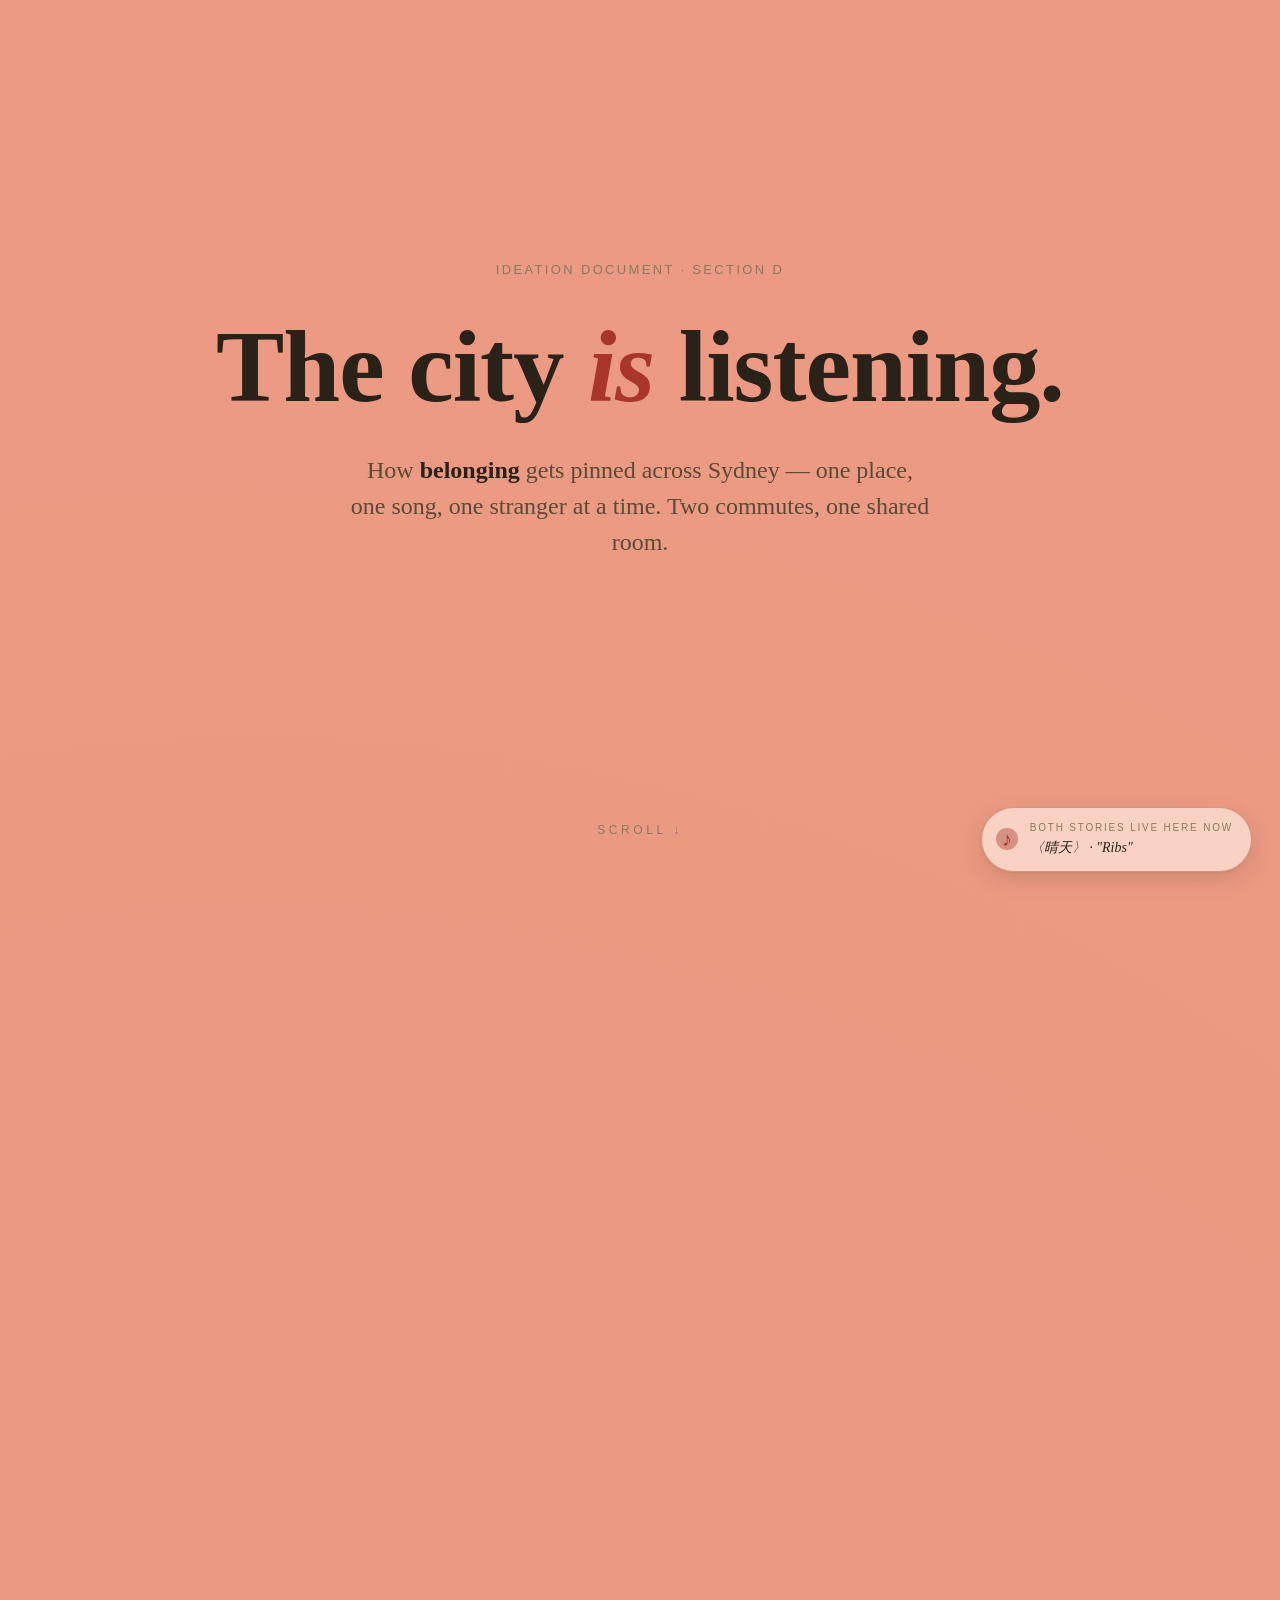
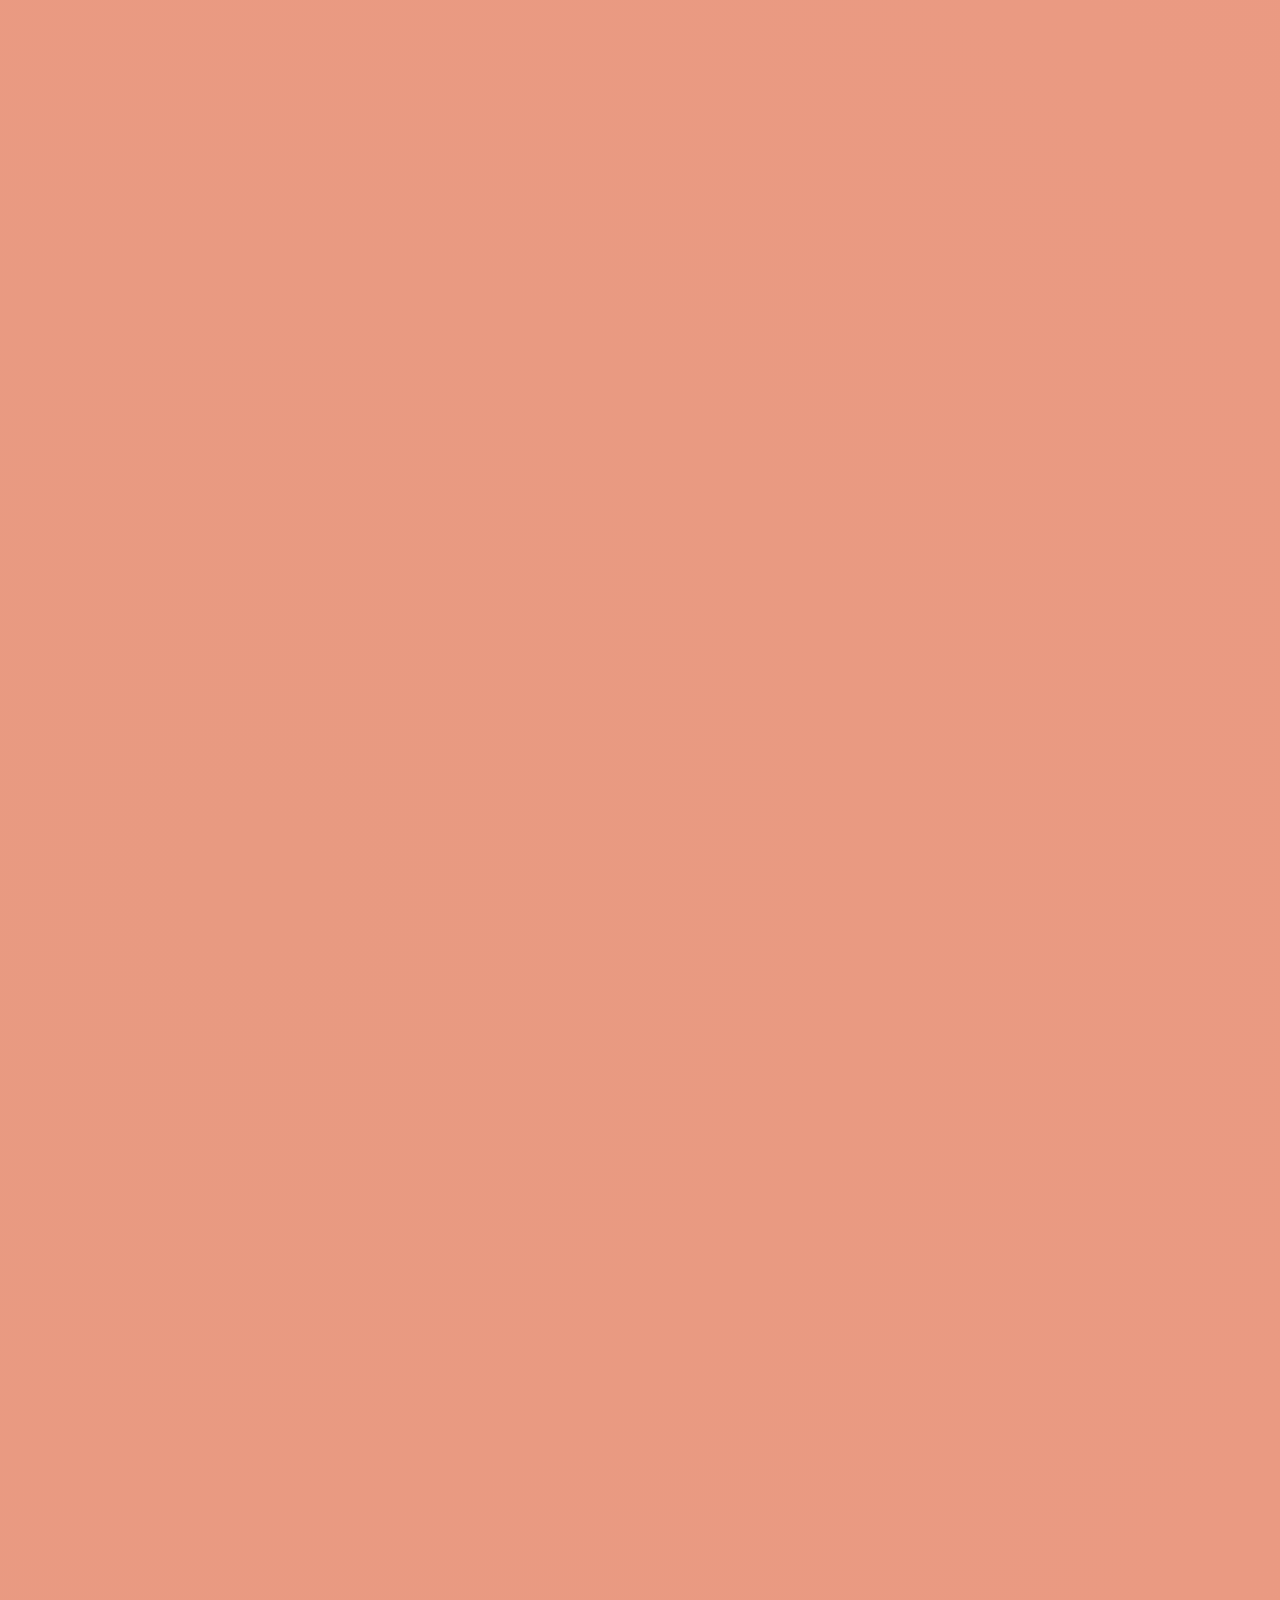
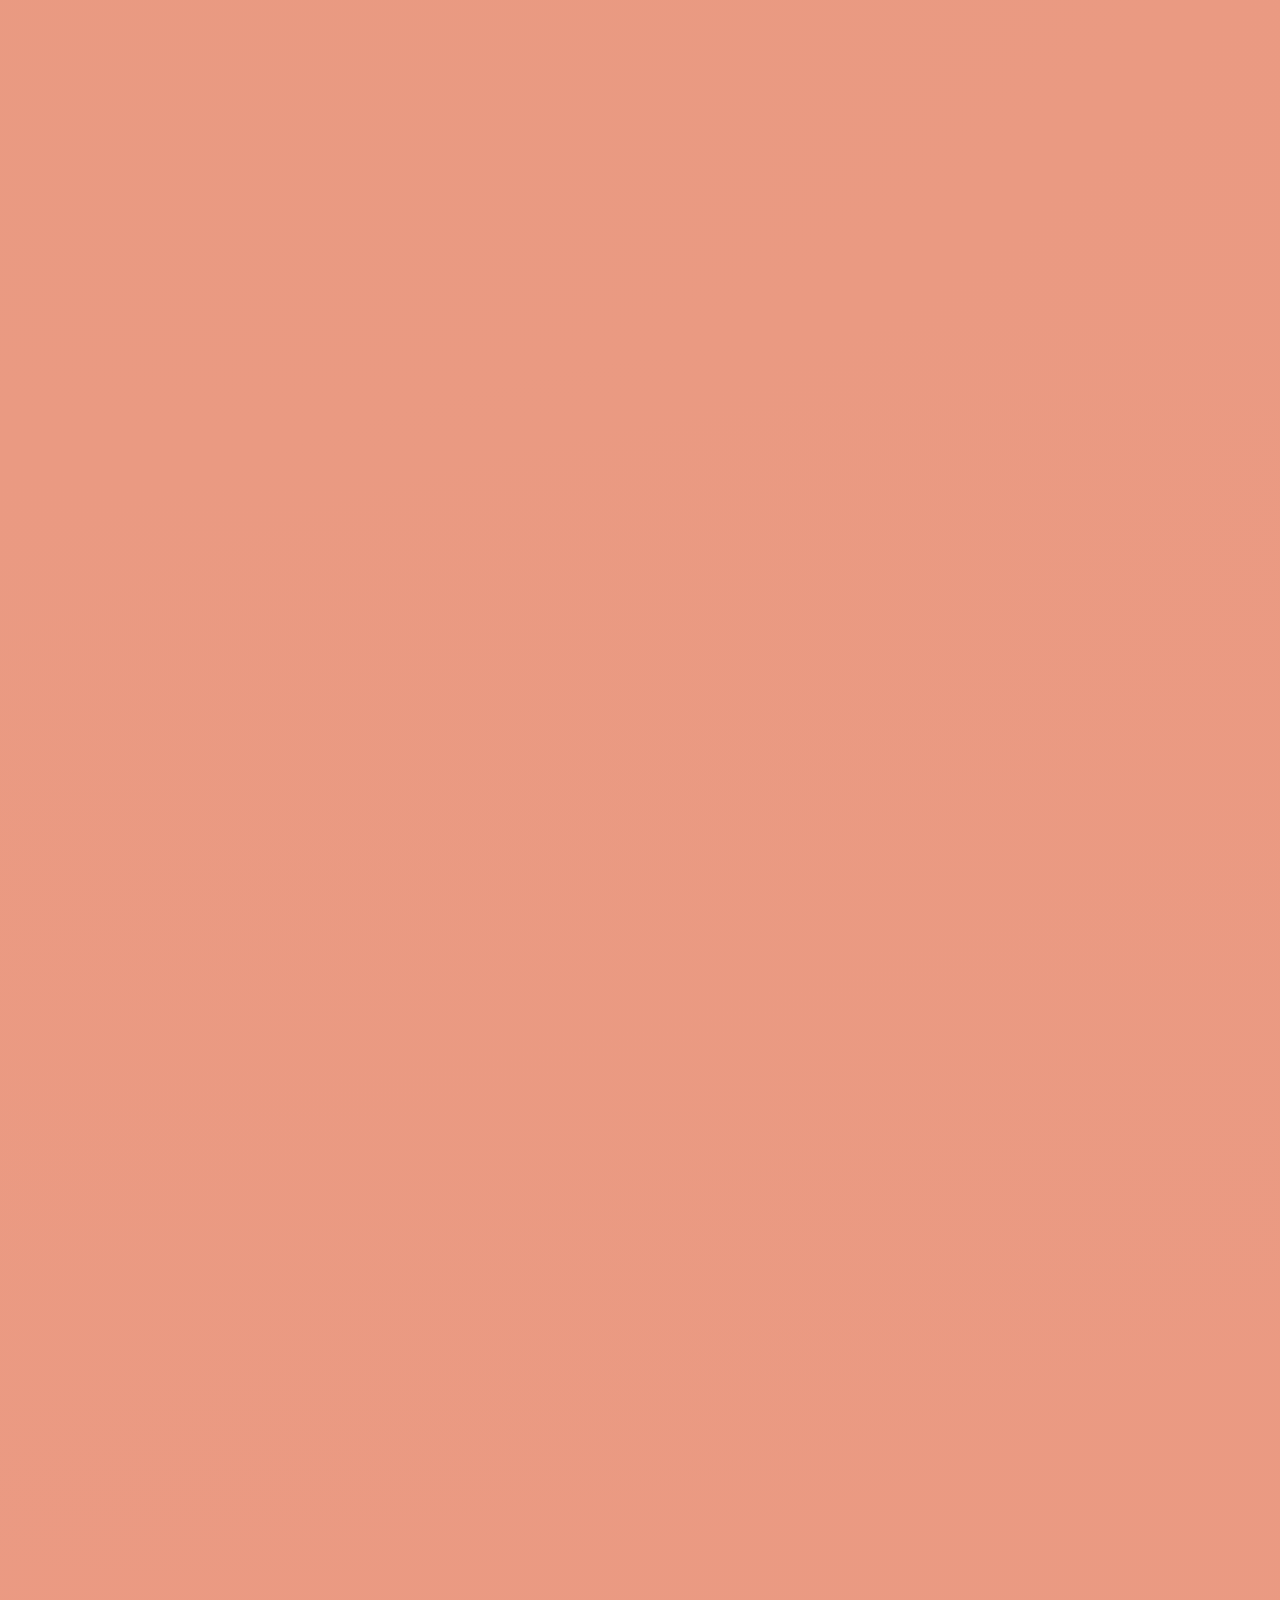
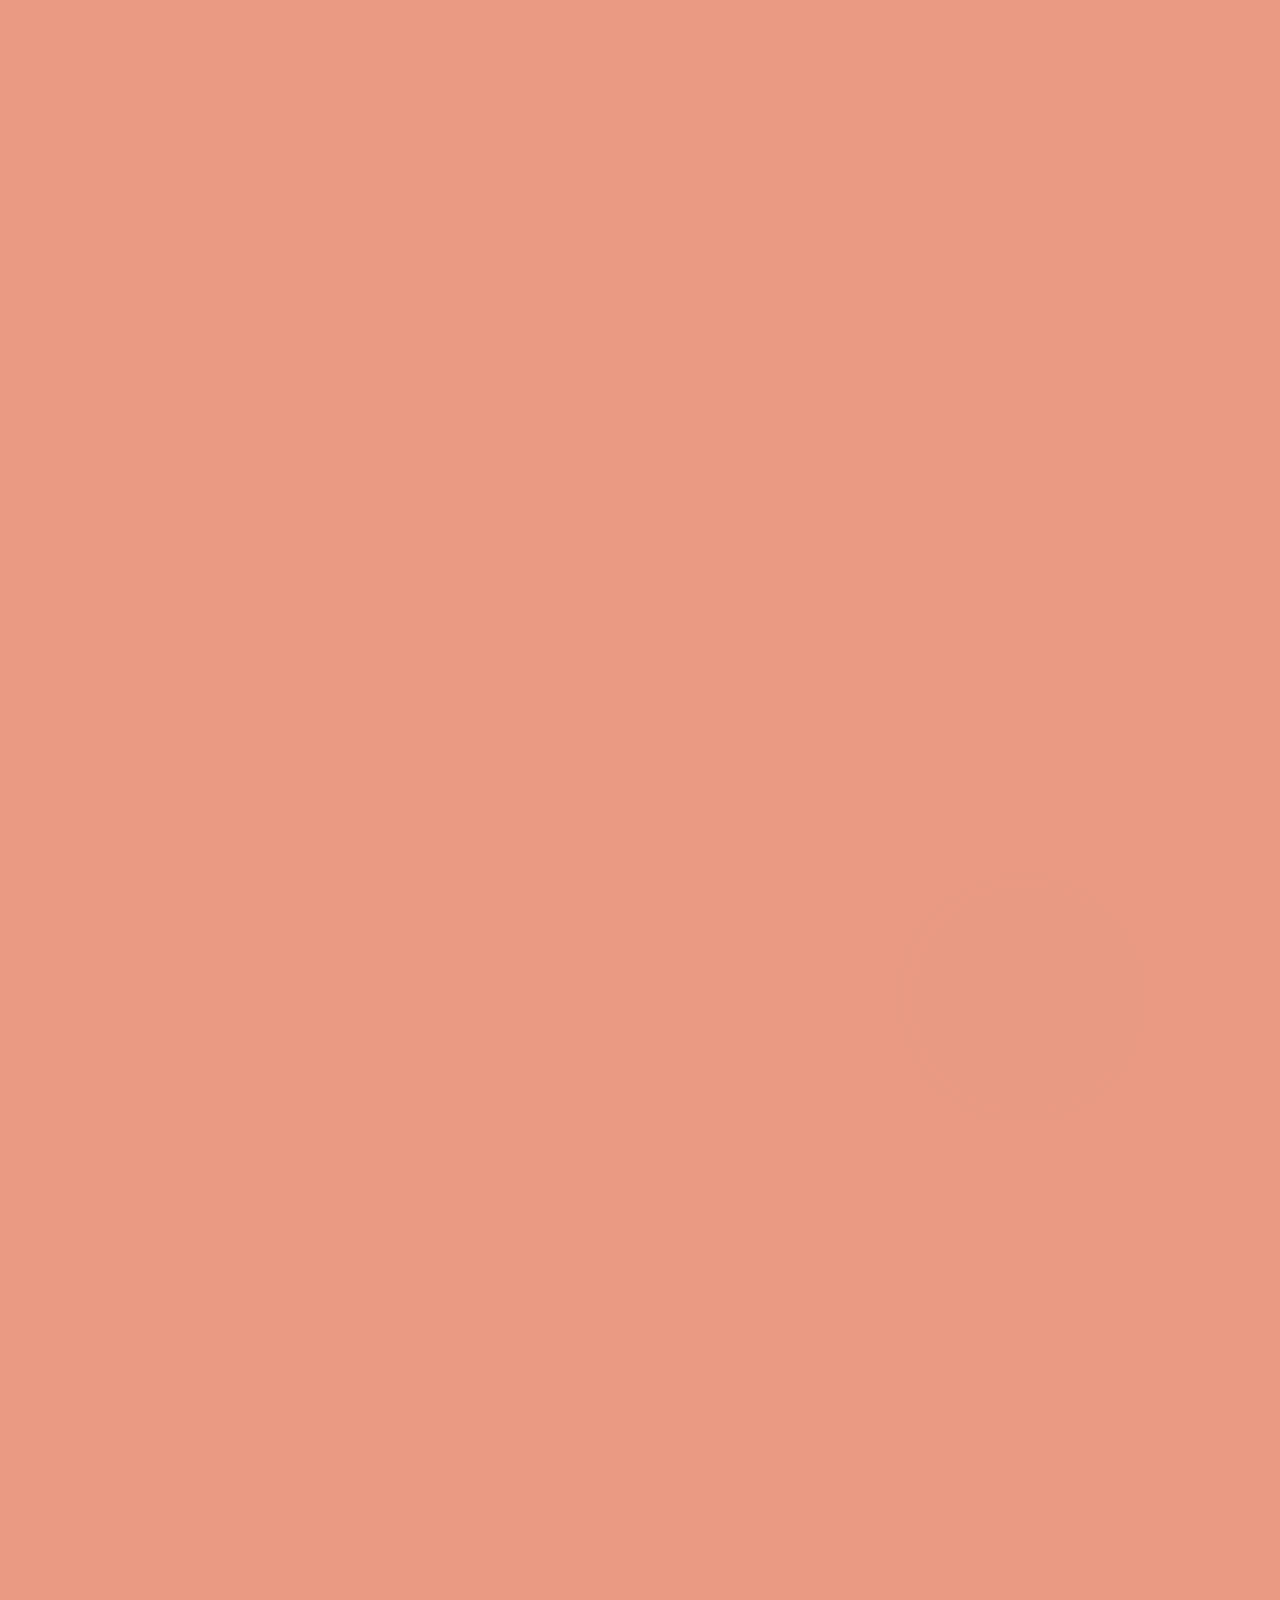
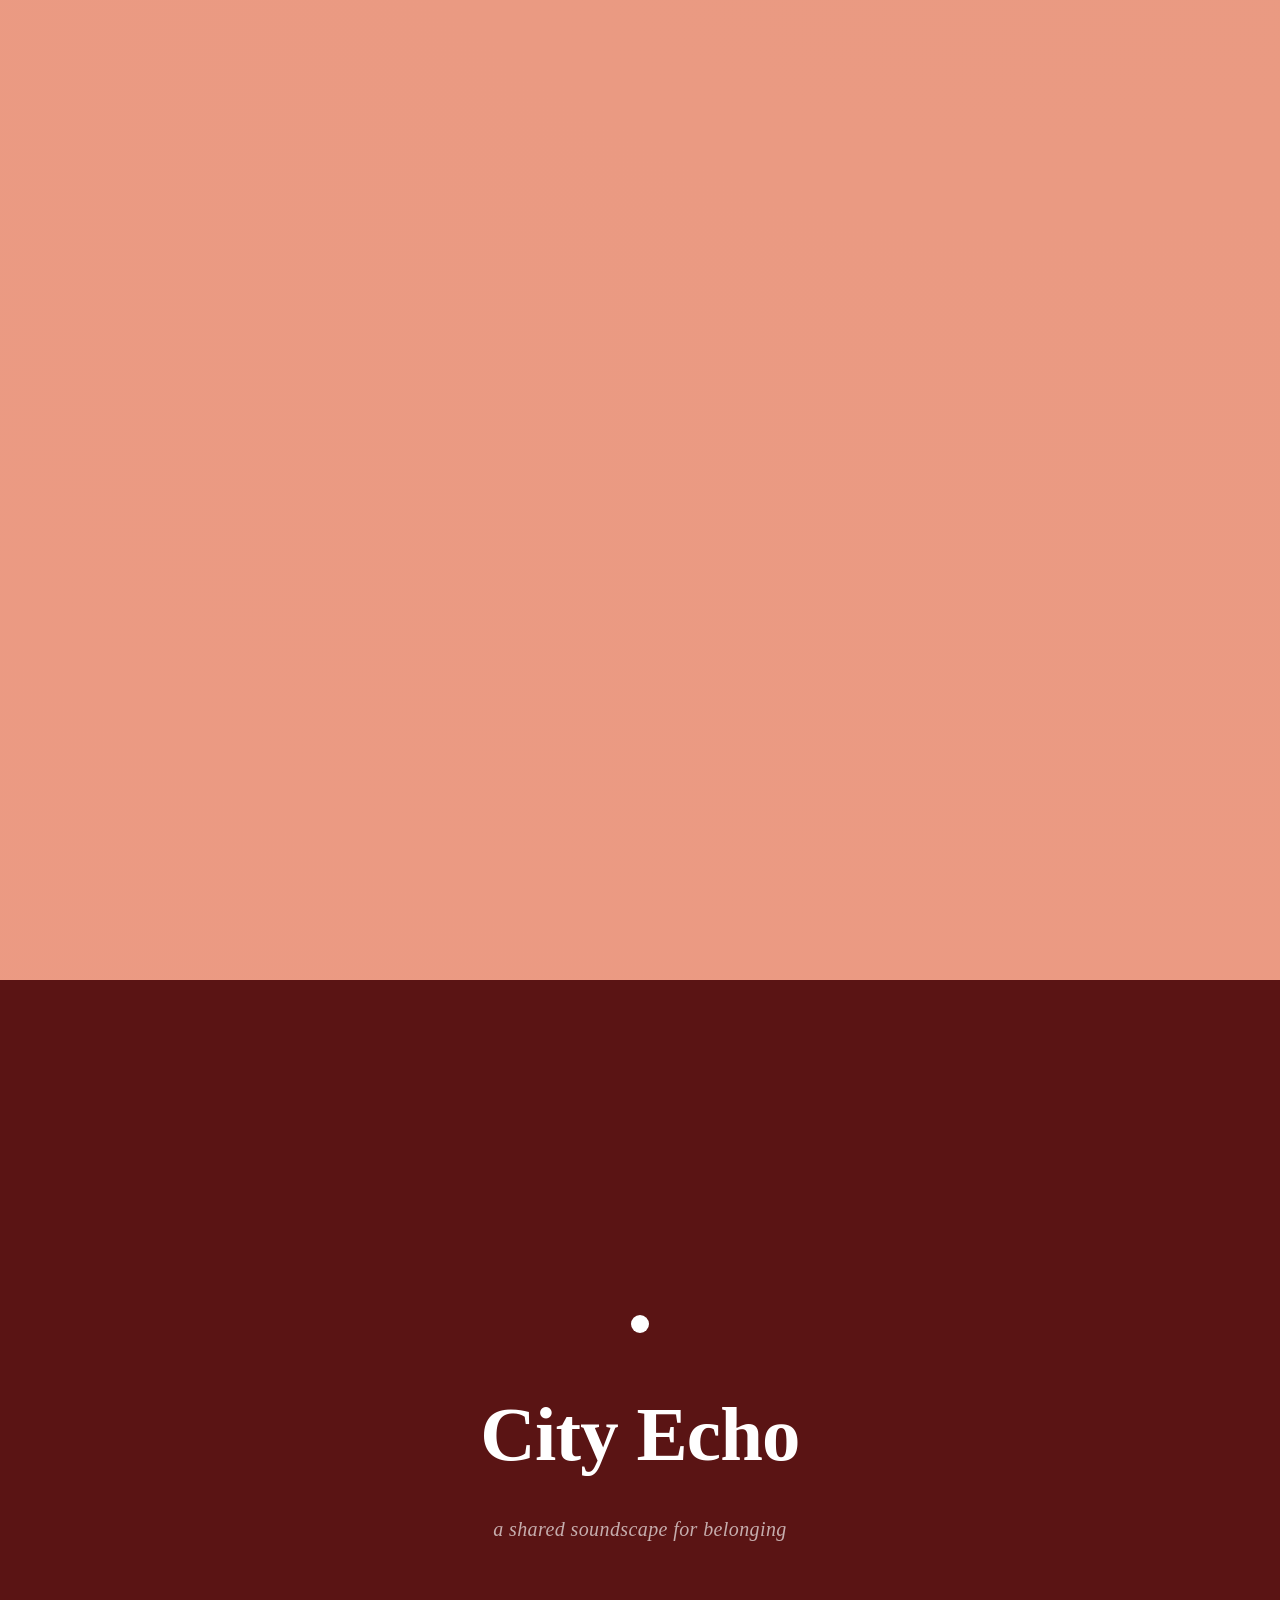
==== index.html @ 8f5ef246 "refactor: strip repo to scrollytelling only Repository is now just the scrollytelling deliverable. R" ====
<!DOCTYPE html>
<html lang="en">
<head>
  <meta charset="UTF-8" />
  <meta name="viewport" content="width=device-width, initial-scale=1.0" />
  <title>Section D — How belonging is pinned across the city · City Echo</title>
  <link rel="stylesheet" href="styles.css" />
</head>
<body>

  <!-- ============================================================
       OPENER (full viewport, before scrollytelling begins)
       ============================================================ -->
  <header class="opener">
    <p class="eyebrow">Ideation Document · Section D</p>
    <h1 class="opener-title">
      The city <em>is</em> listening.
    </h1>
    <p class="opener-deck">
      How <strong>belonging</strong> gets pinned across Sydney — one place,<br />
      one song, one stranger at a time. Two commutes, one shared room.
    </p>
    <p class="opener-scroll-hint">scroll ↓</p>
  </header>

  <!-- ============================================================
       SCROLLYTELLING — full-bleed fixed map underneath, narrative cards
       float on the right and scroll over the map
       ============================================================ -->
  <main class="scrolly">

    <!-- Fixed full-viewport map (CSS makes this position:fixed; visibility
         controlled by .is-visible class set when .scrolly enters viewport) -->
    <aside class="map-sticky" aria-label="Map of City Echo place-pins across Sydney">
      <div class="map-frame">

        <!-- Three watercolour basemap layers, one per chapter:
             - cbd (sepia honey)  → Mei chapter
             - wide (dusty rose)  → Qing chapter
             - finale (coral)     → Step 8 convergence
             Ken Burns transform applied via JS per step. -->
        <div class="basemap-stage" aria-hidden="true">
          <img src="map-cbd.png"    alt="" class="basemap-img basemap-img--cbd    is-active" data-map="cbd"    />
          <img src="map-wide.png"   alt="" class="basemap-img basemap-img--wide"              data-map="wide"   />
          <img src="map-finale.png" alt="" class="basemap-img basemap-img--finale"            data-map="finale" />

          <!-- Rail line overlay (drawn on top of basemap, follows the same transform via parent stage) -->
          <svg class="rail-overlay" viewBox="0 0 100 100" preserveAspectRatio="none" aria-hidden="true">
            <!-- Burwood → Strathfield → Redfern → Central → Town Hall → Wynyard
                 coordinates expressed in 0-100 of the WIDE map's natural extent -->
            <path id="rail-line"
                  d="M 17,46 L 30,46 L 45,48 L 58,48 L 64,42 L 70,38"
                  fill="none"
                  stroke="currentColor"
                  stroke-width="0.5"
                  stroke-dasharray="1.5 1"
                  stroke-linecap="round"
                  vector-effect="non-scaling-stroke" />
          </svg>
        </div>

        <!-- Pin overlay (5 place-pins). Each pin carries TWO coordinate sets:
             one for the CBD-zoom map, one for the wide map. JS picks the right
             one based on the active basemap, and pins ride the same transform
             as the basemap (so Ken Burns pan/zoom keeps pins anchored). -->
        <div class="pin-layer">
          <!-- Mei pins (in both maps) -->
          <div class="pin pin--uts"     data-pin="uts"     data-cbd-x="44" data-cbd-y="64" data-wide-x="56.5" data-wide-y="58" data-finale-x="56.5" data-finale-y="58">
            <span class="pin-dot"></span>
            <span class="pin-pulse"></span>
            <span class="pin-label">UTS Library</span>
          </div>

          <div class="pin pin--spice"   data-pin="spice"   data-cbd-x="43" data-cbd-y="66" data-wide-x="56" data-wide-y="60" data-finale-x="56" data-finale-y="60">
            <span class="pin-dot"></span>
            <span class="pin-pulse"></span>
            <span class="pin-label">Spice Alley</span>
          </div>

          <div class="pin pin--central" data-pin="central" data-cbd-x="48" data-cbd-y="60" data-wide-x="58" data-wide-y="56" data-finale-x="58" data-finale-y="56">
            <span class="pin-dot"></span>
            <span class="pin-pulse"></span>
            <span class="pin-label">Central</span>
          </div>

          <!-- Qing pins (Burwood is wide/finale only; Wynyard exists in both but at very different positions) -->
          <div class="pin pin--burwood" data-pin="burwood" data-cbd-x=""    data-cbd-y=""   data-wide-x="17" data-wide-y="46" data-finale-x="17" data-finale-y="46">
            <span class="pin-dot"></span>
            <span class="pin-pulse"></span>
            <span class="pin-label">Burwood</span>
          </div>

          <div class="pin pin--wynyard" data-pin="wynyard" data-cbd-x="50" data-cbd-y="50" data-wide-x="70" data-wide-y="38" data-finale-x="70" data-finale-y="38">
            <span class="pin-dot"></span>
            <span class="pin-pulse"></span>
            <span class="pin-label">Wynyard</span>
          </div>
        </div>

        <!-- Trace tags (torn-paper snippets). Like pins, they carry two
             coordinate sets and ride the basemap transform. -->
        <div class="trace-layer">
          <div class="trace trace--mei"  data-trace="mei"  data-cbd-x="32" data-cbd-y="55" data-wide-x="49" data-wide-y="50" data-finale-x="49" data-finale-y="50">
            "first thing that's helped me<br/>write in Mandarin all week"
          </div>
          <div class="trace trace--qing" data-trace="qing" data-cbd-x="56" data-cbd-y="42" data-wide-x="60" data-wide-y="42" data-finale-x="60" data-finale-y="42">
            "Mandarin is my first language<br/>but this song held me anyway"
          </div>
        </div>

        <!-- Ambient echo notes — anonymous song memories from the crowd.
             Permanently visible once .scrolly is in view. Ride the same
             basemap transform as pins/traces; positions are tuned per basemap.
             Density is NOT uniform: Central Station is a dense cluster (8),
             UTS and Burwood get small clusters (2 each), and other pins are
             deliberately left empty so the map reads "where belonging sediments". -->
        <div class="echo-layer">

          <!-- Central Station pool (4 notes, cen-1..4). cbd/wide coords near
               Central; finale coords fan to the right column, outside the
               centred finale story-card rectangle. -->
          <div class="echo-note" data-echo="cen-1" data-cbd-x="47" data-cbd-y="54" data-wide-x="55" data-wide-y="52" data-finale-x="82" data-finale-y="40">"missed the last train and this played"</div>
          <div class="echo-note" data-echo="cen-2" data-cbd-x="46" data-cbd-y="63" data-wide-x="55" data-wide-y="60" data-finale-x="85" data-finale-y="55">"Platform 18. goodbye song."</div>
          <div class="echo-note" data-echo="cen-3" data-cbd-x="53" data-cbd-y="64" data-wide-x="62" data-wide-y="59" data-finale-x="80" data-finale-y="70">"six years of this commute, still this song"</div>
          <div class="echo-note" data-echo="cen-4" data-cbd-x="52" data-cbd-y="53" data-wide-x="61" data-wide-y="52" data-finale-x="88" data-finale-y="25">"delayed 40 min. thank god for this track."</div>

          <!-- UTS Library pool (4 notes, uts-1..4). cbd/wide coords near UTS;
               finale coords fan to top and bottom bands of the fanout layout.
               Steps 2 and 3 each reveal a different pair so scrolling through
               Mei's chapter never repeats the same two voices. -->
          <div class="echo-note" data-echo="uts-1" data-cbd-x="41" data-cbd-y="68" data-wide-x="54" data-wide-y="61" data-finale-x="18" data-finale-y="22">"studied for finals here three semesters in a row"</div>
          <div class="echo-note" data-echo="uts-2" data-cbd-x="47" data-cbd-y="62" data-wide-x="58" data-wide-y="57" data-finale-x="38" data-finale-y="18">"level 5, window seat. my corner."</div>
          <div class="echo-note" data-echo="uts-3" data-cbd-x="42" data-cbd-y="60" data-wide-x="55" data-wide-y="56" data-finale-x="22" data-finale-y="85">"got my first HD here. couldn't even text anyone."</div>
          <div class="echo-note" data-echo="uts-4" data-cbd-x="49" data-cbd-y="67" data-wide-x="58" data-wide-y="60" data-finale-x="42" data-finale-y="82">"4pm sunlight on desk 7. my favourite."</div>

          <!-- Burwood pool (2 notes, bur-1..2). cbd empty (off-map); wide
               coords near Burwood; finale coords on the left column. -->
          <div class="echo-note" data-echo="bur-1" data-cbd-x="" data-cbd-y="" data-wide-x="14" data-wide-y="48" data-finale-x="12" data-finale-y="45">"Westfield food court, 3pm, this on repeat"</div>
          <div class="echo-note" data-echo="bur-2" data-cbd-x="" data-cbd-y="" data-wide-x="20" data-wide-y="44" data-finale-x="15" data-finale-y="62">"Mum's voice note played over this song"</div>

        </div>

        <!-- Ambient counter (top-right corner of map) -->
        <div class="map-counter" data-counter>
          <span class="counter-num">0</span>
          <span class="counter-lbl">listening across the city</span>
        </div>

      </div>
    </aside>

    <!-- Scrolling layer:
         3 sticky story-cards (one per chapter) hold the visible narrative.
         8 invisible step-detector blocks below them give the scroll-driven
         IntersectionObserver something to fire on. JS reads STATES[step]
         and writes meta/title/body into the active card via cross-fade. -->
    <section class="steps">

      <!-- Mei chapter card — anchored to the right side, vertically centred -->
      <aside class="story-card story-card--mei" data-card="mei" aria-label="Mei's chapter">
        <div class="story-card__inner">
          <p class="story-meta"  data-meta>—</p>
          <h2 class="story-title" data-title>—</h2>
          <div class="story-body" data-body></div>
        </div>
      </aside>

      <!-- Qing chapter card — anchored to the left side, vertically centred -->
      <aside class="story-card story-card--qing" data-card="qing" aria-label="Qing's chapter">
        <div class="story-card__inner">
          <p class="story-meta"  data-meta>—</p>
          <h2 class="story-title" data-title>—</h2>
          <div class="story-body" data-body></div>
        </div>
      </aside>

      <!-- Finale card — centred convergence (Step 8 only) -->
      <aside class="story-card story-card--finale" data-card="finale" aria-label="Convergence">
        <div class="story-card__inner">
          <p class="story-meta"  data-meta>—</p>
          <h2 class="story-title" data-title>—</h2>
          <div class="story-body" data-body></div>
        </div>
      </aside>

      <!-- Invisible scroll detectors — one viewport-tall block per step.
           They generate the scroll height; IntersectionObserver fires on each. -->
      <div class="step-detector" data-step="1"></div>
      <div class="step-detector" data-step="2"></div>
      <div class="step-detector" data-step="3"></div>
      <div class="step-detector" data-step="4"></div>
      <div class="step-detector" data-step="5"></div>
      <div class="step-detector" data-step="6"></div>
      <div class="step-detector" data-step="7"></div>
      <div class="step-detector" data-step="8"></div>

    </section>
  </main>

  <!-- ============================================================
       NOW PLAYING — fixed bottom-right card, content updated per step
       (text-only; future-extensible to <audio> when mp3s are provided)
       ============================================================ -->
  <aside class="now-playing" data-nowplaying aria-label="What the protagonist is currently listening to">
    <span class="np-icon">♪</span>
    <div class="np-meta">
      <p class="np-who"   data-np-who>—</p>
      <p class="np-track" data-np-track>idle</p>
    </div>
  </aside>

  <!-- ============================================================
       OUTRO — final beat: deep crimson reveal with white wordmark
       and a single pulsing red dot (the city's heartbeat)
       ============================================================ -->
  <footer class="outro">
    <div class="logo-card">
      <span class="logo-mark" aria-hidden="true"></span>
      <h2 class="logo-name">City Echo</h2>
      <p class="logo-tag">a shared soundscape for belonging</p>
    </div>
  </footer>

  <script src="script.js" defer></script>
</body>
</html>
---- styles.css ----
/* ============================================================
   Section D · City Echo — Scrollytelling
   Stylesheet
   Visual language continuity with storyboard1/2:
   - paper cream background (#f5ead6)
   - tone-aware signal color (--signal): amber for Mei, deep rose-red for Qing,
     brick-red for finale — keeps pin/rail/counter/now-playing accent in the
     same hue family as the page background tone
   - editorial serif headings (Source Serif / Tiempos fallback)
   ============================================================ */

:root {
  --paper:        #f5ead6;
  --paper-deep:   #ebdcb8;
  --ink:          #2a2118;
  --ink-soft:     #5b4a36;
  --ink-faint:    #8a7a60;
  --amber:        #d97a2c;
  --amber-warm:   #f0a050;
  --amber-glow:   rgba(217, 122, 44, 0.45);
  --rust:         #a13b22;
  --rust-soft:    #c25a3a;
  --serif:        'Source Serif Pro', 'Tiempos', 'Georgia', 'Times New Roman', serif;
  --sans:         'Inter', -apple-system, BlinkMacSystemFont, 'Helvetica Neue', sans-serif;
  --max-width:    1400px;

  /* --tone-bg drives chromatic chaptering. JS sets body[data-tone].
     The default value matches the neutral state. */
  --tone-bg:      #f5ead6;
  --tone-accent:  rgba(217, 122, 44, 0.0);

  /* --signal is the tone-aware accent for pins / rail / counter / now-playing.
     Defaults to amber for the neutral opener; each body[data-tone] block below
     re-defines these so all signal-bearing elements stay in the chapter's hue. */
  --signal:       #d97a2c;
  --signal-warm:  #f0a050;
  --signal-glow:  rgba(217, 122, 44, 0.45);
}

/* Three-step warm chromatic arc — story builds heat as it progresses.
   Mei (cream) → Qing (rose) → Finale (coral). Each tone matches its basemap. */

/* Mei = warm honey-cream (UTS Library, weekday afternoon, amber warmth)
   signal = amber — kept identical to storyboard PNG asset visual language */
body[data-tone="mei"] {
  --tone-bg:     #f0e3c8;
  --tone-accent: rgba(217, 122, 44, 0.06);
  --signal:      #d97a2c;
  --signal-warm: #f0a050;
  --signal-glow: rgba(217, 122, 44, 0.45);
}

/* Qing = dusty rose (between two cultures — warm-but-lonely magic hour)
   signal = deep rose-red, same hue family as the rose-tinted basemap */
body[data-tone="qing"] {
  --tone-bg:     #f3d6d2;
  --tone-accent: rgba(193, 122, 122, 0.08);
  --signal:      #b54a55;
  --signal-warm: #c87078;
  --signal-glow: rgba(181, 74, 85, 0.40);
}

/* Finale = deep coral (two stories converge — heat doubled, warmth peaked)
   signal = brick-red, bridges deep coral toward the outro's #5a1414 crimson */
body[data-tone="finale"] {
  --tone-bg:     #ec9a83;
  --tone-accent: rgba(180, 75, 50, 0.12);
  --signal:      #a8362c;
  --signal-warm: #c0554a;
  --signal-glow: rgba(168, 54, 44, 0.42);
}

/* Neutral — only used by the opener before scrollytelling begins.
   signal stays amber to match the paper-cream paper-and-storyboard aesthetic. */
body[data-tone="neutral"] {
  --tone-bg:     #f5ead6;
  --tone-accent: rgba(217, 122, 44, 0.0);
  --signal:      #d97a2c;
  --signal-warm: #f0a050;
  --signal-glow: rgba(217, 122, 44, 0.45);
}

/* -----------------------------
   Base
   ----------------------------- */
* {
  box-sizing: border-box;
}

html {
  scroll-behavior: smooth;
}

body {
  margin: 0;
  background-color: var(--tone-bg);
  color: var(--ink);
  font-family: var(--sans);
  font-size: 17px;
  line-height: 1.6;
  -webkit-font-smoothing: antialiased;
  transition: background-color 1.6s cubic-bezier(.5, .05, .2, 1);
  /* subtle paper grain — stays the same across tones */
  background-image:
    radial-gradient(circle at 20% 30%, rgba(184,154,106,0.08) 0%, transparent 40%),
    radial-gradient(circle at 80% 70%, rgba(184,154,106,0.06) 0%, transparent 40%);
}

em { font-style: italic; color: var(--ink-soft); }
strong { color: var(--ink); }

/* -----------------------------
   Opener (full-viewport hero)
   ----------------------------- */
.opener {
  min-height: 100vh;
  display: flex;
  flex-direction: column;
  justify-content: center;
  align-items: center;
  text-align: center;
  padding: 0 5vw;
  position: relative;
}

.eyebrow {
  font-family: var(--sans);
  font-size: 13px;
  letter-spacing: 0.18em;
  text-transform: uppercase;
  color: var(--ink-faint);
  margin: 0 0 32px;
}

.opener-title {
  font-family: var(--serif);
  font-size: clamp(48px, 8vw, 110px);
  font-weight: 600;
  line-height: 1.05;
  margin: 0 0 32px;
  color: var(--ink);
  letter-spacing: -0.01em;
}

.opener-title em {
  font-style: italic;
  color: var(--signal);
}

.opener-deck {
  font-family: var(--serif);
  font-size: clamp(18px, 2vw, 24px);
  line-height: 1.5;
  color: var(--ink-soft);
  max-width: 640px;
  margin: 0 0 80px;
}

.opener-scroll-hint {
  font-family: var(--sans);
  font-size: 12px;
  letter-spacing: 0.3em;
  text-transform: uppercase;
  color: var(--ink-faint);
  position: absolute;
  bottom: 48px;
  animation: bob 2.2s ease-in-out infinite;
}

@keyframes bob {
  0%, 100% { transform: translateY(0); opacity: 0.6; }
  50%      { transform: translateY(8px); opacity: 1; }
}

/* -----------------------------
   Scrollytelling layout — IMMERSIVE FULL-VIEWPORT
   The map is fixed to the viewport (always visible behind everything).
   Steps scroll on top as floating cards on the right side.
   ----------------------------- */
.scrolly {
  position: relative;
  /* No grid here anymore; map and steps are positioned independently */
}

/* Map: fixed full-viewport behind the scrolling steps */
.map-sticky {
  position: fixed;
  inset: 0;
  z-index: 1;
  pointer-events: none;
  /* Fade in/out tied to the .scrolly section's visibility — JS-driven */
  opacity: 0;
  transition: opacity 0.8s ease;
}
.map-sticky.is-visible {
  opacity: 1;
}

.map-frame {
  position: absolute;
  inset: 0;
  width: 100%;
  height: 100%;
  background: var(--tone-bg);
  overflow: hidden;
  transition: background-color 1.6s cubic-bezier(.5, .05, .2, 1);
  /* No more border-radius / shadow — it's now a full-bleed canvas */
}

/* -----------------------------
   Basemap stage — two layered <img> + rail SVG overlay.
   The whole stage receives JS-driven transform (Ken Burns pan + zoom).
   Pin-layer and trace-layer (siblings in HTML) receive the SAME transform
   in JS so they stay anchored to map features as the camera moves.
   ----------------------------- */
.basemap-stage {
  position: absolute;
  inset: 0;
  overflow: hidden;
  transform-origin: center center;
  transition: transform 1.6s cubic-bezier(.5, .05, .2, 1);
  will-change: transform;
}

.basemap-img {
  position: absolute;
  inset: 0;
  width: 100%;
  height: 100%;
  object-fit: cover;
  object-position: center center;
  display: block;
  opacity: 0;
  transition: opacity 1.2s ease;
}

.basemap-img.is-active {
  opacity: 1;
}

/* Rail line overlay — sits on top of basemap, in normalized 0-100 coords */
.rail-overlay {
  position: absolute;
  inset: 0;
  width: 100%;
  height: 100%;
  pointer-events: none;
  opacity: 0;
  /* color drives stroke="currentColor" on #rail-line — keeps the rail in
     the current chapter's signal hue (deep rose-red in Qing, brick-red in finale) */
  color: var(--signal);
  transition: opacity 0.8s ease, color 1.2s ease;
}
.basemap-stage.show-rail .rail-overlay { opacity: 1; }

#rail-line {
  stroke-dasharray: 1.5 1;
  stroke-dashoffset: 60;
  transition: stroke-dashoffset 2.4s ease-out;
}
.basemap-stage.show-rail #rail-line { stroke-dashoffset: 0; }

/* -----------------------------
   Pins (5 place-pins, JS-driven state)
   ----------------------------- */
.pin-layer {
  position: absolute;
  inset: 0;
  pointer-events: none;
}

.pin {
  position: absolute;
  transform: translate(-50%, -50%);
  width: 0;
  height: 0;
  pointer-events: none;
  opacity: 0;
  transition: opacity 0.8s ease;
}

.pin.is-active,
.pin.is-anchored {
  opacity: 1;
}

.pin-dot {
  position: absolute;
  left: 0;
  top: 0;
  transform: translate(-50%, -50%);
  width: 14px;
  height: 14px;
  border-radius: 50%;
  background: var(--ink-faint);
  border: 2px solid var(--paper);
  box-shadow: 0 1px 2px rgba(0,0,0,0.2);
  transition: background 0.6s ease, box-shadow 0.6s ease, width 0.4s ease, height 0.4s ease;
  z-index: 3;
}

.pin-pulse {
  position: absolute;
  left: 0;
  top: 0;
  transform: translate(-50%, -50%);
  width: 14px;
  height: 14px;
  border-radius: 50%;
  background: var(--signal-warm);
  opacity: 0;
  z-index: 2;
}

.pin-label {
  position: absolute;
  left: 14px;
  top: -6px;
  font-family: var(--serif);
  font-size: 13px;
  font-style: italic;
  color: var(--ink-soft);
  white-space: nowrap;
  opacity: 0;
  transform: translateX(-8px);
  transition: opacity 0.5s ease, transform 0.5s ease;
  text-shadow: 0 1px 0 var(--paper), 0 0 4px var(--paper);
  z-index: 4;
}

/* States */
.pin.is-active .pin-dot {
  background: var(--signal);
  box-shadow: 0 0 0 4px var(--signal-glow), 0 0 24px var(--signal-glow);
}
.pin.is-active .pin-pulse {
  animation: pulse 2.4s ease-out infinite;
}
.pin.is-active .pin-label {
  opacity: 1;
  transform: translateX(0);
}

.pin.is-anchored .pin-dot {
  background: var(--signal);
  width: 18px;
  height: 18px;
  box-shadow: 0 0 0 6px var(--signal-glow), 0 0 32px var(--signal-glow);
}
.pin.is-anchored .pin-label {
  opacity: 1;
  transform: translateX(0);
  font-weight: 600;
  color: var(--ink);
}

@keyframes pulse {
  0%   { opacity: 0.6; width: 14px; height: 14px; }
  100% { opacity: 0;   width: 64px; height: 64px; }
}

/* -----------------------------
   Pin-layer & trace-layer ride the basemap transform via JS.
   transform-origin/transition mirrors .basemap-stage so layers stay synced.
   ----------------------------- */
.pin-layer,
.trace-layer {
  transform-origin: center center;
  transition: transform 1.6s cubic-bezier(.5, .05, .2, 1);
  will-change: transform;
}

/* -----------------------------
   Trace tags (torn-paper snippets)
   ----------------------------- */
.trace-layer {
  position: absolute;
  inset: 0;
  pointer-events: none;
}

.trace {
  position: absolute;
  transform: translate(-50%, -50%) rotate(-3deg);
  background: #fff8e8;
  padding: 8px 14px;
  font-family: var(--serif);
  font-style: italic;
  font-size: 13px;
  line-height: 1.35;
  color: var(--ink-soft);
  max-width: 220px;
  box-shadow:
    0 2px 6px rgba(58,42,22,0.18),
    inset 0 0 0 1px rgba(184,154,106,0.3);
  /* torn-paper jagged edge via clip-path */
  clip-path: polygon(
    2% 6%, 18% 0%, 38% 5%, 58% 1%, 80% 6%, 96% 2%, 100% 18%,
    98% 38%, 100% 60%, 96% 82%, 100% 96%, 80% 100%, 60% 96%,
    40% 100%, 18% 96%, 2% 100%, 0% 80%, 4% 60%, 0% 38%, 2% 18%
  );
  opacity: 0;
  transition: opacity 0.8s ease, transform 0.8s ease;
  z-index: 5;
}

.trace--qing { transform: translate(-50%, -50%) rotate(2deg); }

/* Protagonist traces — Mei's and Qing's own contributions.
   Tone-aware: colour tracks the chapter's --signal, so the trace warms
   from amber (Mei chapter) through rose (Qing chapter) to brick-red
   (finale) as the reader scrolls. Reads as the emotional through-line,
   distinct from the cream ambient notes beneath. */
.trace--mei,
.trace--qing {
  color: var(--signal);
  background: color-mix(in srgb, var(--signal) 15%, #fff8e8);
  box-shadow:
    0 2px 6px rgba(58,42,22,0.22),
    inset 0 0 0 1px color-mix(in srgb, var(--signal) 35%, transparent);
  font-weight: 500;
  transition:
    color 0.9s ease,
    background 0.9s ease,
    box-shadow 0.9s ease,
    opacity 0.8s ease,
    transform 0.8s ease;
}

.trace.is-visible {
  opacity: 1;
}
.trace--mei.is-visible { transform: translate(-50%, -50%) rotate(-3deg) translateY(-4px); }
.trace--qing.is-visible { transform: translate(-50%, -50%) rotate(2deg) translateY(-4px); }

/* -----------------------------
   Ambient echo notes — anonymous crowd memories pinned near hot places.
   Quieter and smaller than curated traces. Permanently visible while the
   scrolly section is in view; ride the same basemap transform as
   pin-layer / trace-layer for Ken Burns zoom consistency.
   Density is intentional: Central cluster (8 notes) > UTS/Burwood (2 each) >
   nothing elsewhere — the map shows WHERE belonging sediments.
   ----------------------------- */
.echo-layer {
  position: absolute;
  inset: 0;
  pointer-events: none;
  transform-origin: center center;
  will-change: transform;
  transition: transform 1.6s cubic-bezier(.5, .05, .2, 1);
}

.echo-note {
  position: absolute;
  transform: translate(-50%, -50%) rotate(-2deg);
  background: #fff8e8;
  padding: 5px 10px;
  font-family: var(--serif);
  font-style: italic;
  font-size: 11px;
  line-height: 1.3;
  color: var(--ink-faint);
  max-width: 180px;
  box-shadow:
    0 1px 3px rgba(58,42,22,0.12),
    inset 0 0 0 1px rgba(184,154,106,0.25);
  clip-path: polygon(
    2% 6%, 18% 0%, 38% 5%, 58% 1%, 80% 6%, 96% 2%, 100% 18%,
    98% 38%, 100% 60%, 96% 82%, 100% 96%, 80% 100%, 60% 96%,
    40% 100%, 18% 96%, 2% 100%, 0% 80%, 4% 60%, 0% 38%, 2% 18%
  );
  z-index: 4;
  opacity: 0;
  transition: opacity 0.8s ease;
}

/* Per-note reveal — JS adds .is-active to the exact set of notes listed
   in state.echoNotes for the current step. Full opacity so each pair
   reads as foreground story beats, not background ambience. Step 8
   (finale) reveals all 10 notes at their data-finale coordinates
   (fanned around the story card). */
.echo-note.is-active {
  opacity: 1;
}

/* Rotation variants — break the grid feel within each cluster */
.echo-note:nth-child(2n)   { transform: translate(-50%, -50%) rotate(2deg); }
.echo-note:nth-child(3n)   { transform: translate(-50%, -50%) rotate(-4deg); }
.echo-note:nth-child(4n+1) { transform: translate(-50%, -50%) rotate(3deg); }

/* -----------------------------
   Counter (top-right of map)
   ----------------------------- */
.map-counter {
  position: absolute;
  top: 24px;
  right: 24px;
  text-align: right;
  font-family: var(--serif);
  color: var(--ink-soft);
  z-index: 10;
}
.counter-num {
  display: block;
  font-size: 28px;
  font-weight: 600;
  color: var(--signal);
  font-variant-numeric: tabular-nums;
  transition: color 0.4s ease;
}
.counter-lbl {
  display: block;
  font-size: 11px;
  letter-spacing: 0.12em;
  text-transform: uppercase;
  color: var(--ink-faint);
  margin-top: 2px;
}

/* -----------------------------
   Sticky double-card narrative paradigm
   ------------------------------------------------------------
   - 3 .story-card elements are stickily anchored to fixed positions
     in the viewport (Mei right, Qing left, finale centre).
   - 8 .step-detector blocks live in document flow as invisible scroll
     regions. IntersectionObserver fires on each as user scrolls.
   - JS reads STATES[step] and writes meta/title/body content into
     the active card via a 0.45s opacity cross-fade.
   ----------------------------- */

.steps {
  position: relative;
  z-index: 10;            /* above the fixed map (z-index 1) */
}

/* Invisible scroll regions — each one gives the browser ~90vh of scroll
   to traverse before firing the next step. No visible content. */
.step-detector {
  min-height: 90vh;
  pointer-events: none;
}

/* Story cards — fixed to the viewport, content swapped per step.
   Default state: hidden (opacity 0, no pointer-events) until JS adds
   .is-active for the matching chapter. */
.story-card {
  position: fixed;
  top: 50%;
  width: 38vw;
  max-width: 520px;
  z-index: 12;
  opacity: 0;
  pointer-events: none;
  transition: opacity 0.7s ease;
}
.story-card.is-active {
  opacity: 1;
  pointer-events: auto;
}

/* Side-specific positioning */
.story-card--mei {
  right: 4vw;
  transform: translateY(-50%);
}
.story-card--qing {
  left: 4vw;
  transform: translateY(-50%);
}
.story-card--finale {
  left: 50%;
  width: 44vw;
  max-width: 620px;
  transform: translate(-50%, -50%);
}

/* The inner card — semi-transparent paper with backdrop blur, sits on map.
   .is-fading triggers the opacity drop used by the cross-fade swap. */
.story-card__inner {
  background: rgba(245, 234, 214, 0.78);
  backdrop-filter: blur(14px) saturate(1.05);
  -webkit-backdrop-filter: blur(14px) saturate(1.05);
  padding: 36px 36px 32px;
  border-radius: 4px;
  box-shadow:
    0 1px 2px rgba(58,42,22,0.06),
    0 18px 40px rgba(58,42,22,0.16);
  border: 1px solid rgba(184, 154, 106, 0.22);
  transition: opacity 0.45s ease, background-color 1.6s ease, border-color 1.6s ease;
}
.story-card.is-fading .story-card__inner {
  opacity: 0;
}

/* Tone-aware card surface — same hue family as the page tone, but pulled
   toward off-white and dialled down on opacity so the card lifts off the
   map rather than blending into it. The hint of tone is enough to signal
   chapter; readability comes first. */
body[data-tone="mei"]    .story-card__inner { background: rgba(252, 246, 232, 0.72); border-color: rgba(217, 122, 44,  0.18); }
body[data-tone="qing"]   .story-card__inner { background: rgba(252, 240, 238, 0.72); border-color: rgba(193, 122, 122, 0.22); }
body[data-tone="finale"] .story-card__inner { background: rgba(252, 224, 212, 0.74); border-color: rgba(180, 75, 50,   0.32); }

/* Typography — kept identical to the prior .step-* rules so the visual
   feel doesn't shift when the architecture changes. */
.story-meta {
  font-family: var(--sans);
  font-size: 11px;
  letter-spacing: 0.20em;
  text-transform: uppercase;
  color: var(--signal);
  transition: color 0.6s ease;
  margin: 0 0 14px;
}

.story-title {
  font-family: var(--serif);
  font-size: clamp(26px, 2.6vw, 38px);
  font-weight: 600;
  line-height: 1.2;
  color: var(--ink);
  margin: 0 0 18px;
  letter-spacing: -0.005em;
}

.story-body {
  font-family: var(--serif);
  font-size: clamp(15px, 1.15vw, 17px);
  line-height: 1.65;
  color: var(--ink-soft);
}

.story-body p {
  margin: 0 0 14px;
}
.story-body p:last-child { margin-bottom: 0; }

.story-body p.quiet {
  font-size: 14px;
  color: var(--ink-faint);
  border-left: 2px solid var(--signal-warm);
  padding-left: 14px;
  margin-top: 20px;
}

.step--transition .step-meta {
  color: var(--rust);
}

/* -----------------------------
   Outro — final beat. Full-bleed deep crimson reveal: white "City Echo"
   wordmark and a single pulsing red dot. The chromatic arc lands here:
   cream → rose → coral → CRIMSON. The dot is the heartbeat of the city
   that's been listening the whole time.
   ----------------------------- */
.outro {
  min-height: 100vh;
  display: flex;
  align-items: center;
  justify-content: center;
  padding: 0 5vw;
  background: #5a1414;            /* oxblood / deep crimson */
  /* Full-bleed override: ignore body's tone background entirely */
  position: relative;
  z-index: 50;                    /* above any leftover map */
}

.logo-card {
  text-align: center;
}

/* Staggered reveal — the three children enter in sequence (dot → title →
   subtitle) when the outro scrolls into view. Total choreography is ~2.4s,
   which aligns with one full heartbeat cycle so the subtitle lands just as
   the first pulse fires. */
.logo-mark,
.logo-name,
.logo-tag {
  opacity: 0;
  transform: translateY(16px);
  transition: opacity 1.1s ease, transform 1.1s ease;
}

/* Per-child delays — cascade timing */
.logo-mark { transition-delay: 0.1s; }
.logo-name { transition-delay: 0.8s; }
.logo-tag  { transition-delay: 1.4s; }

.outro.is-visible .logo-mark,
.outro.is-visible .logo-name,
.outro.is-visible .logo-tag {
  opacity: 1;
  transform: translateY(0);
}

/* The white heartbeat dot — single circle pulsing on deep crimson.
   Pulse animation stays paused until .outro.is-visible so the user sees the
   heartbeat START, not catch it mid-cycle on scroll-in. */
.logo-mark {
  display: inline-block;
  width: 18px;
  height: 18px;
  border-radius: 50%;
  background: #ffffff;
  margin: 0 auto 32px;
  font-size: 0;                   /* hide the existing ◉ glyph; use the box itself */
  line-height: 0;
  box-shadow: 0 0 0 0 rgba(255, 255, 255, 0.6);
  animation: heartbeat 2.4s ease-out infinite;
  animation-play-state: paused;
}

.outro.is-visible .logo-mark {
  animation-play-state: running;
}

@keyframes heartbeat {
  0%   { box-shadow: 0 0 0 0    rgba(255, 255, 255, 0.7),
                     0 0 12px   rgba(255, 255, 255, 0.6); }
  60%  { box-shadow: 0 0 0 22px rgba(255, 255, 255, 0.0),
                     0 0 24px   rgba(255, 255, 255, 0.4); }
  100% { box-shadow: 0 0 0 0    rgba(255, 255, 255, 0.0),
                     0 0 12px   rgba(255, 255, 255, 0.6); }
}

.logo-name {
  font-family: var(--serif);
  font-size: clamp(48px, 6vw, 80px);
  font-weight: 600;
  letter-spacing: -0.01em;
  margin: 0 0 16px;
  color: #ffffff;                 /* pure white on crimson */
}

.logo-tag {
  font-family: var(--serif);
  font-style: italic;
  font-size: clamp(16px, 1.6vw, 20px);
  color: rgba(255, 255, 255, 0.65);
  margin: 0;
  letter-spacing: 0.02em;
}

/* -----------------------------
   Now-playing card (fixed bottom-right, content updated per step)
   Visual continuity with map-counter; serves as a "what they're hearing" beat.
   ----------------------------- */
.now-playing {
  position: fixed;
  bottom: 28px;
  right: 28px;
  display: flex;
  align-items: center;
  gap: 12px;
  padding: 12px 18px 12px 14px;
  /* Tone-aware off-white surface — overridden per body[data-tone] below.
     Default matches the neutral / mei chapter look. */
  background: rgba(252, 246, 232, 0.78);
  backdrop-filter: blur(14px) saturate(1.05);
  -webkit-backdrop-filter: blur(14px) saturate(1.05);
  border: 1px solid rgba(184, 154, 106, 0.45);
  border-radius: 999px;
  box-shadow:
    0 1px 2px rgba(58,42,22,0.08),
    0 8px 22px rgba(58,42,22,0.14);
  font-family: var(--serif);
  z-index: 100;
  opacity: 0.4;
  transform: translateY(0);
  transition: opacity 0.5s ease, transform 0.5s ease,
              background 1.6s ease, border-color 1.6s ease;
  pointer-events: none;
}

/* Tone-aware now-playing surface — same hue logic as .story-card__inner */
body[data-tone="qing"]   .now-playing { background: rgba(252, 240, 238, 0.78); border-color: rgba(193, 122, 122, 0.40); }
body[data-tone="finale"] .now-playing { background: rgba(252, 224, 212, 0.80); border-color: rgba(180, 75, 50,   0.45); }

.now-playing.is-active {
  opacity: 1;
}

.np-icon {
  font-size: 20px;
  color: var(--signal);
  line-height: 1;
  display: inline-block;
  width: 22px;
  height: 22px;
  text-align: center;
  border-radius: 50%;
  /* Faint tinted halo behind the ♪ glyph — picks up current chapter's signal */
  background: var(--signal-glow);
  padding-top: 1px;
  flex-shrink: 0;
  transition: color 0.6s ease, background 0.6s ease;
}

.now-playing.is-active .np-icon {
  animation: np-pulse 2s ease-in-out infinite;
}

/* Pulse uses --signal-glow (semi-transparent) so the breathing halo stays
   gentle and follows the current chapter's signal hue. */
@keyframes np-pulse {
  0%, 100% { box-shadow: 0 0 0 0    transparent; }
  50%      { box-shadow: 0 0 0 6px  var(--signal-glow); }
}

.np-meta {
  display: flex;
  flex-direction: column;
  gap: 1px;
}

.np-who {
  margin: 0;
  font-size: 10px;
  letter-spacing: 0.18em;
  text-transform: uppercase;
  color: var(--ink-faint);
  font-family: var(--sans);
  transition: color 0.4s ease;
}

.np-track {
  margin: 0;
  font-size: 14px;
  font-style: italic;
  color: var(--ink);
  white-space: nowrap;
  transition: color 0.4s ease;
}

.now-playing:not(.is-active) .np-track { color: var(--ink-faint); }

/* -----------------------------
   Responsive — narrow screens: card spans more width, map stays full-bleed
   ----------------------------- */
@media (max-width: 900px) {
  /* On narrow screens, every story-card collapses to centred + full width */
  .story-card,
  .story-card--mei,
  .story-card--qing,
  .story-card--finale {
    left: 50%;
    right: auto;
    width: 92vw;
    max-width: 100%;
    transform: translate(-50%, -50%);
  }
  .story-card__inner {
    padding: 24px 22px;
  }
  .step-detector {
    min-height: 80vh;
  }
  .opener-title {
    font-size: clamp(40px, 11vw, 72px);
  }
  .now-playing {
    bottom: 16px;
    right: 16px;
    padding: 10px 14px 10px 12px;
  }
}
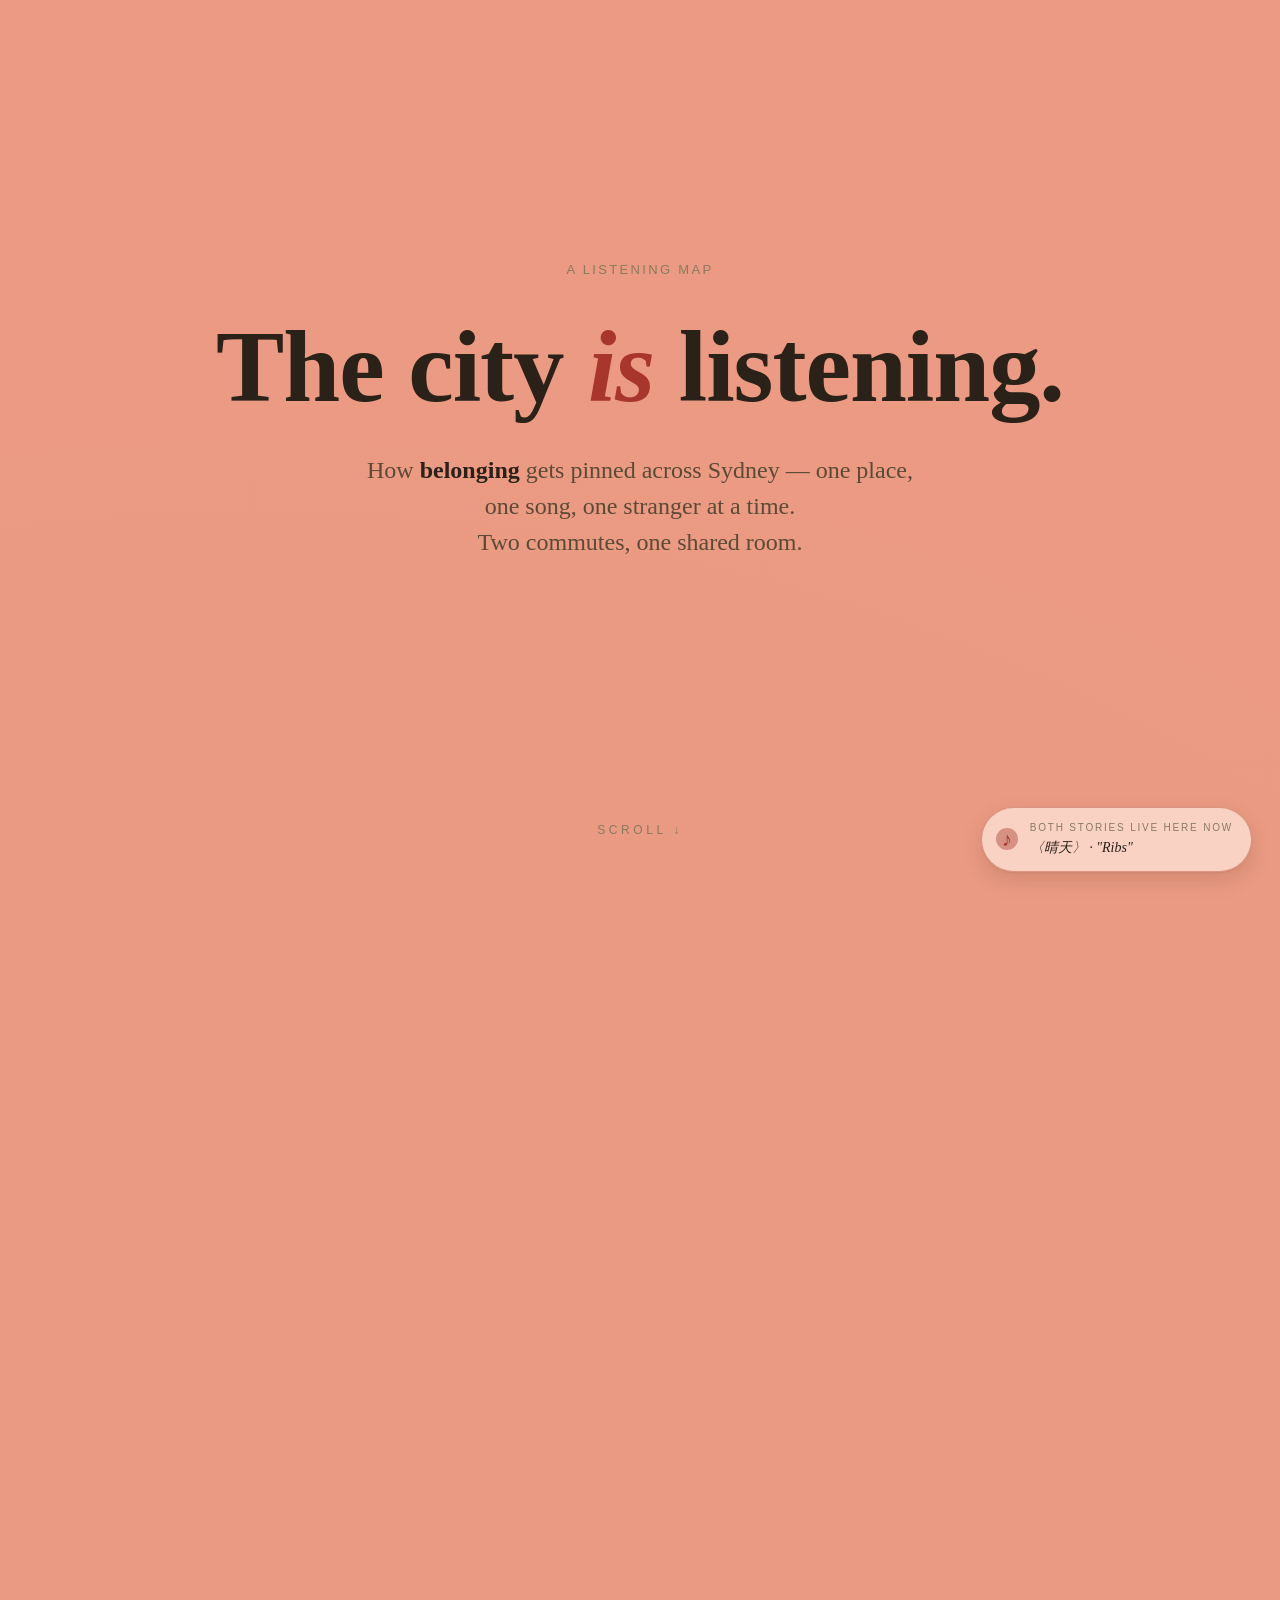
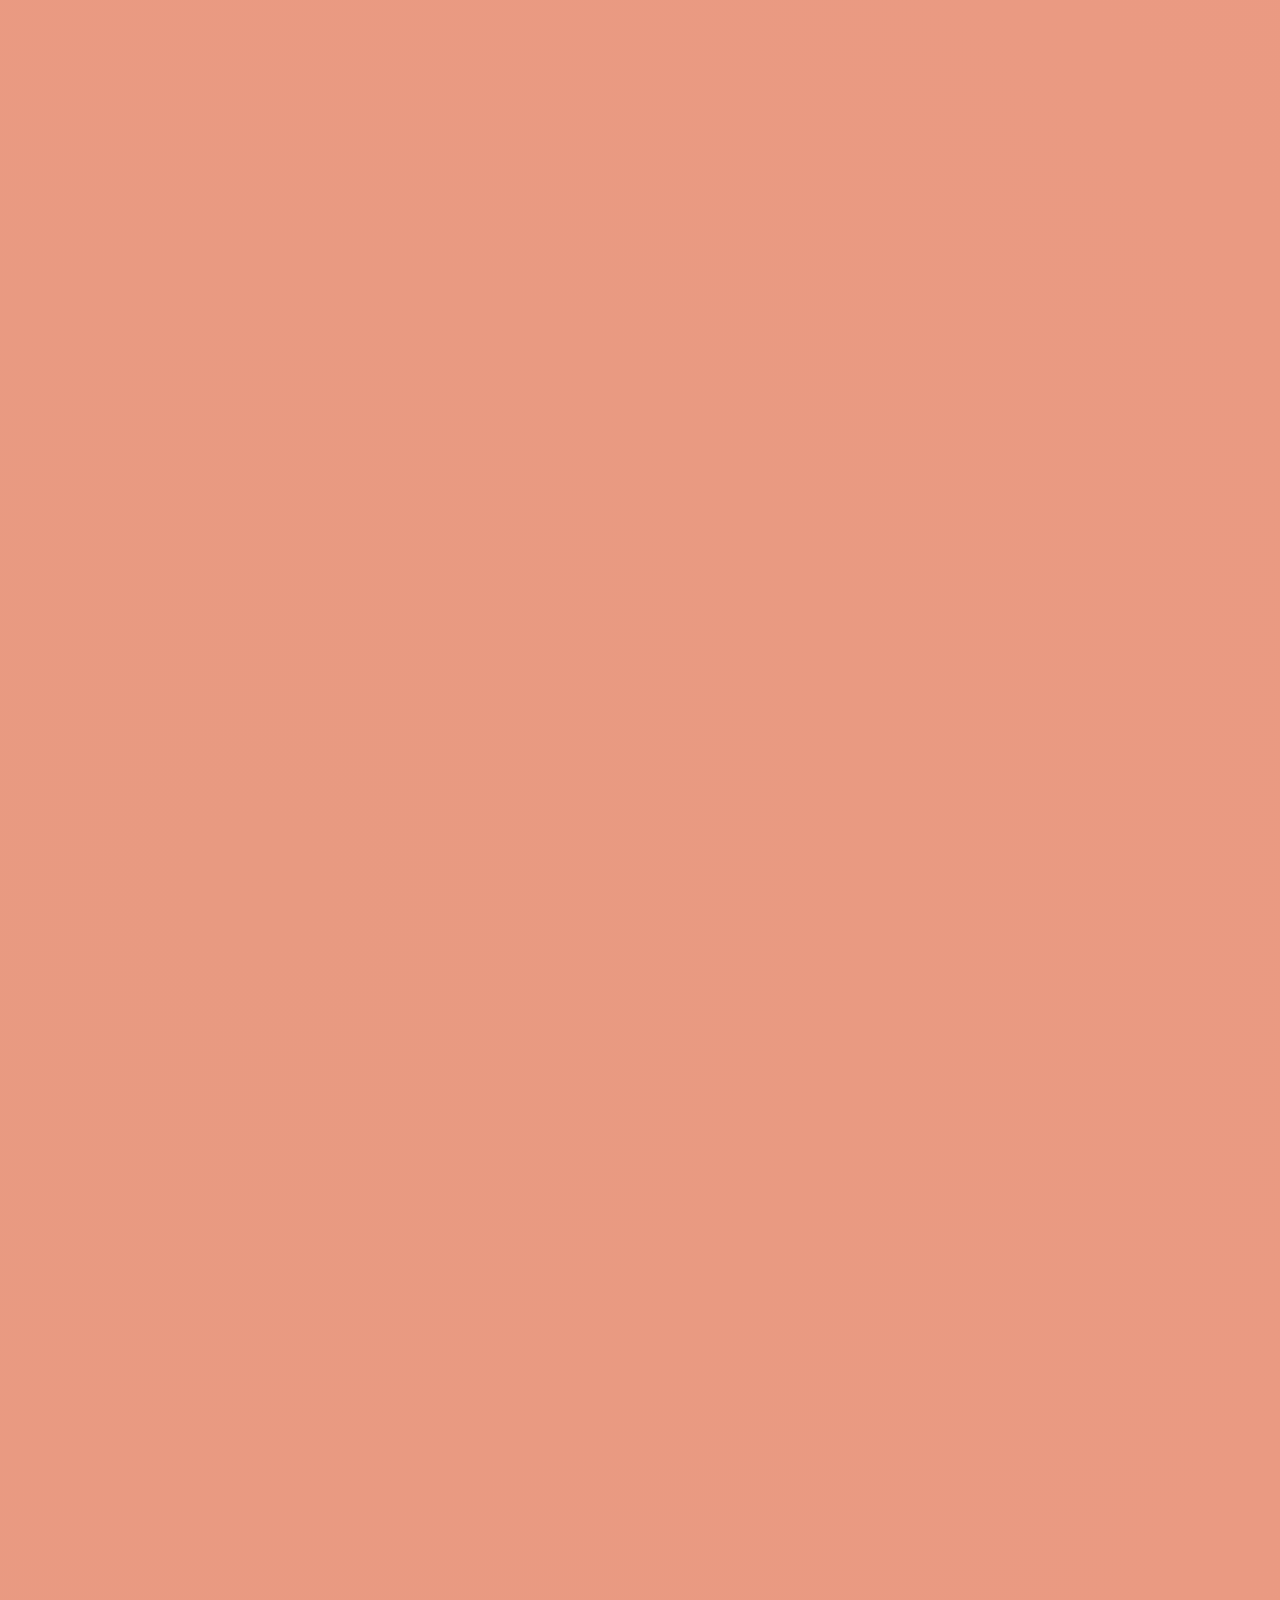
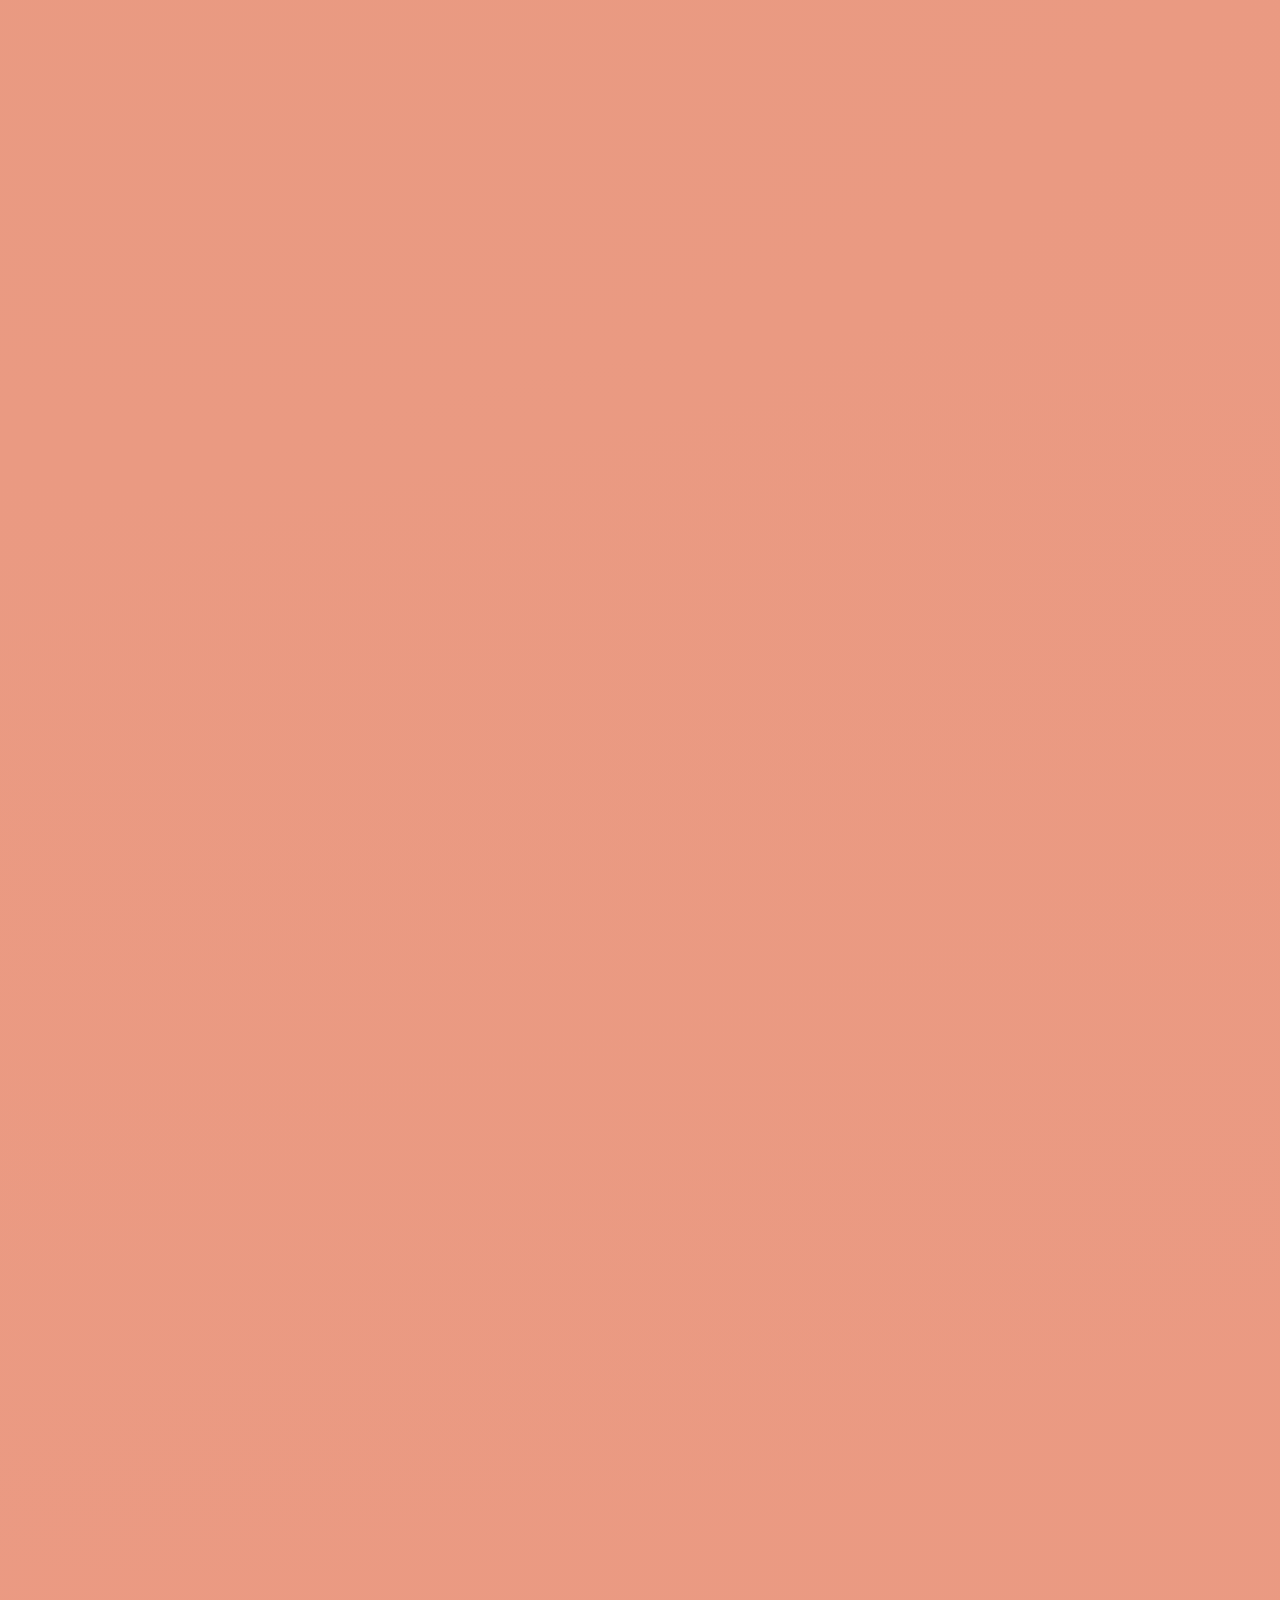
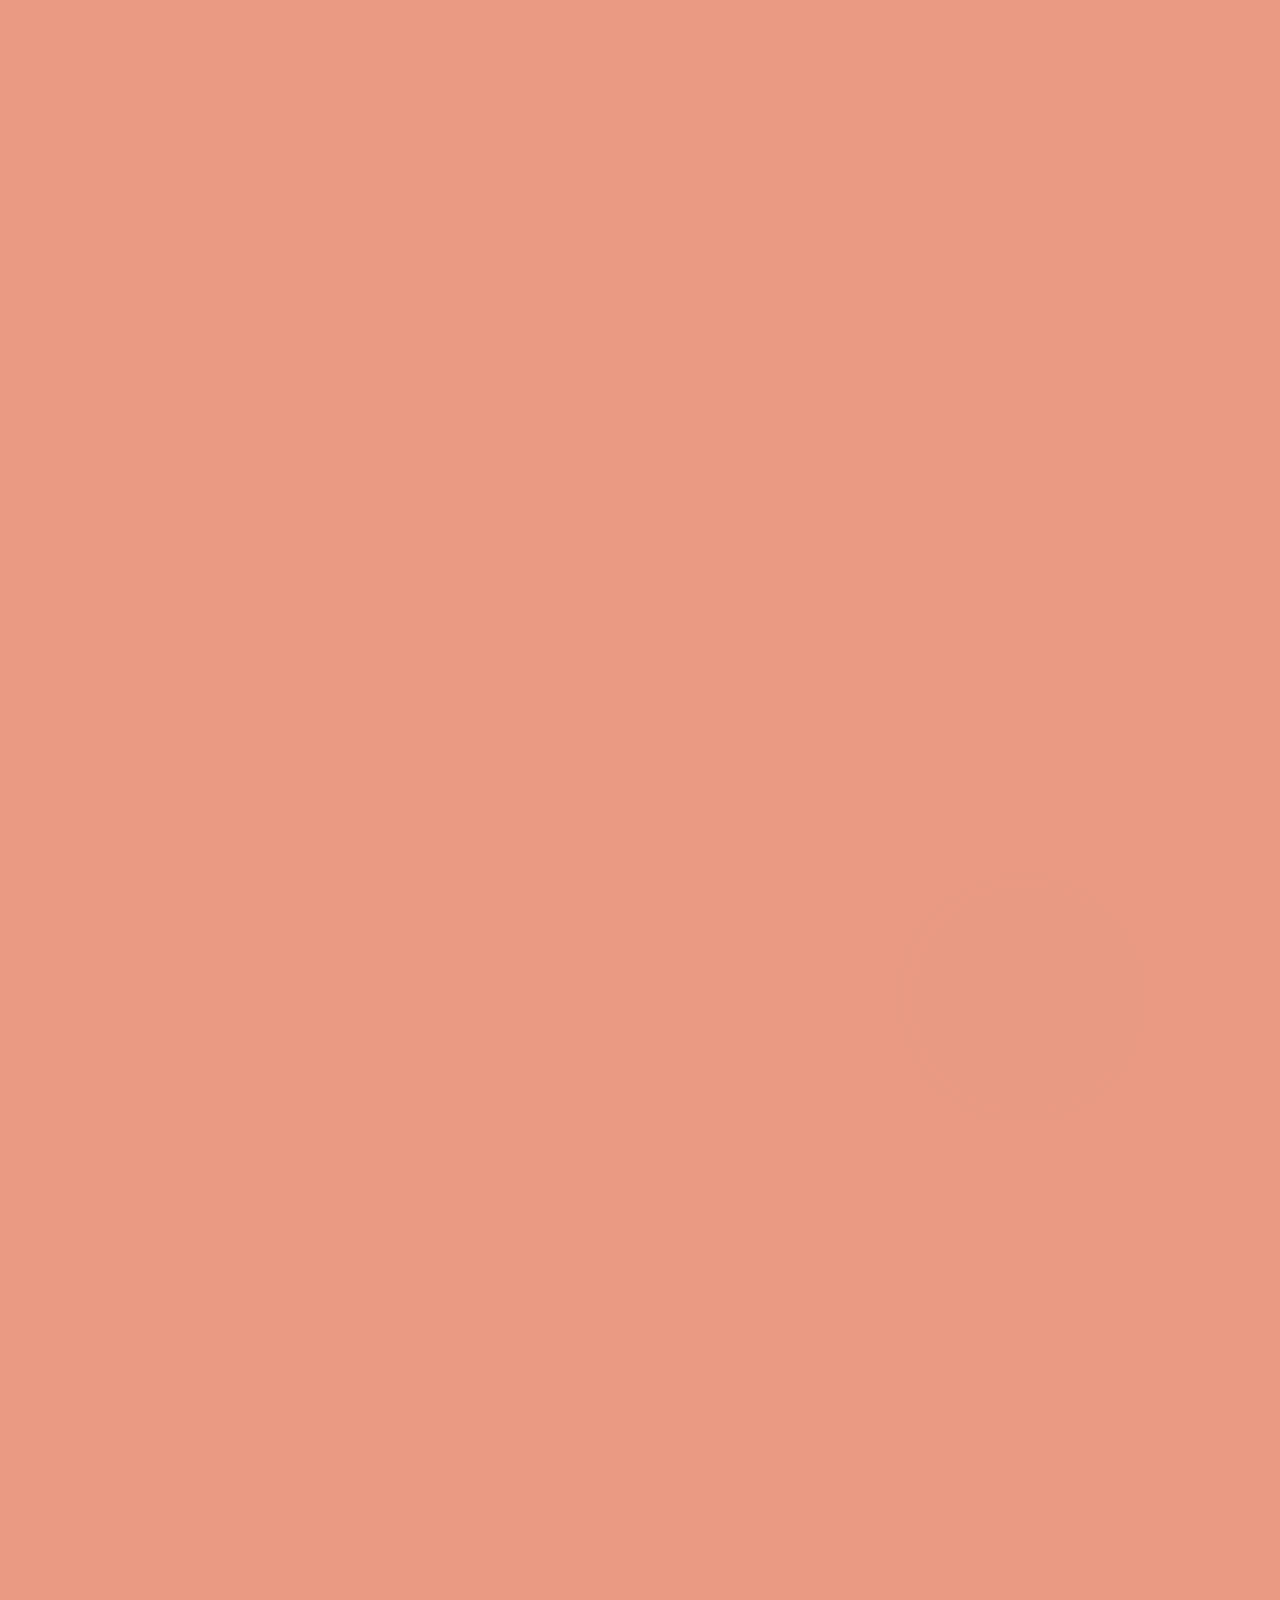
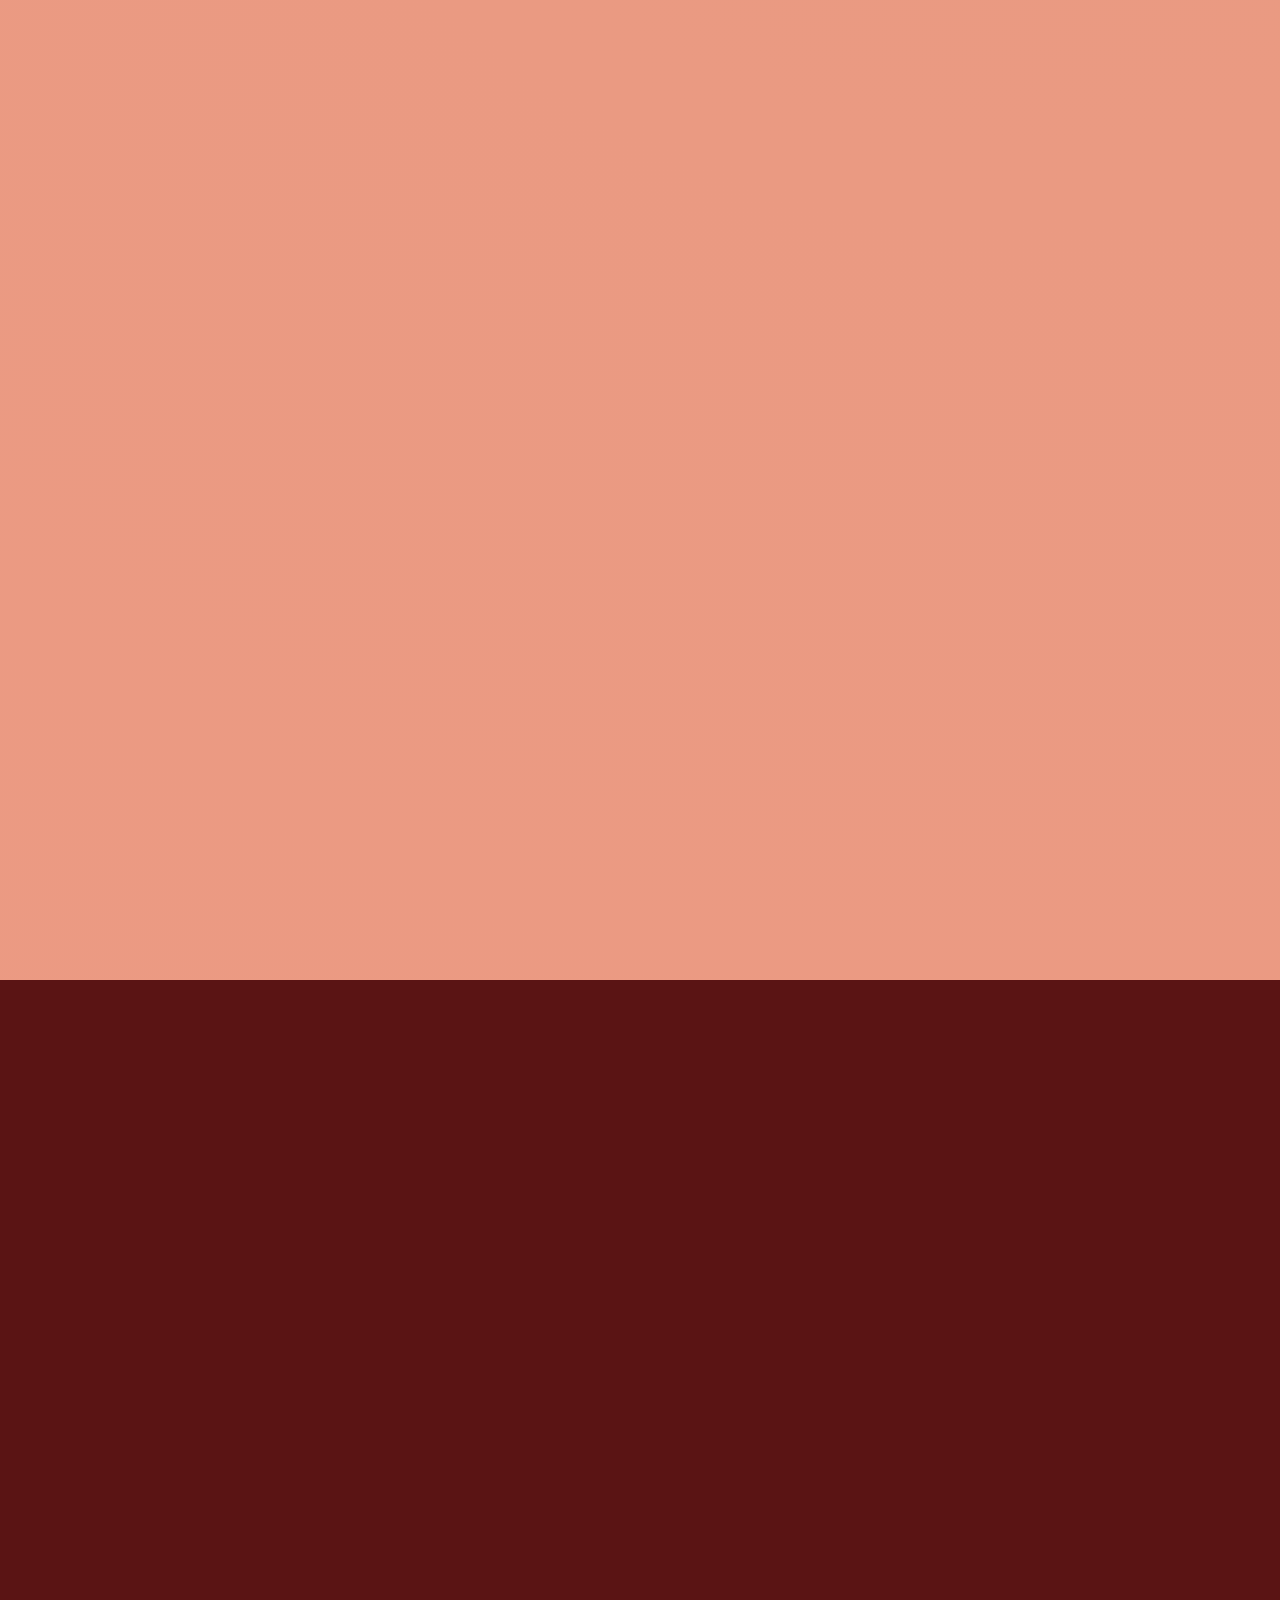
==== commit 6ca1eeb4: "copy: reframe opener eyebrow + deck line breaks Two small opener tweaks:  - Eyebrow: "Ideation Docum" ====
--- a/index.html
+++ b/index.html
@@ -4,6 +4,7 @@
   <meta charset="UTF-8" />
   <meta name="viewport" content="width=device-width, initial-scale=1.0" />
   <title>Section D — How belonging is pinned across the city · City Echo</title>
+  <link rel="icon" type="image/svg+xml" href="data:image/svg+xml,%3Csvg xmlns='http://www.w3.org/2000/svg' viewBox='0 0 32 32'%3E%3Ccircle cx='16' cy='16' r='12' fill='%235a1414'/%3E%3C/svg%3E" />
   <link rel="stylesheet" href="styles.css" />
 </head>
 <body>
@@ -12,13 +13,14 @@
        OPENER (full viewport, before scrollytelling begins)
        ============================================================ -->
   <header class="opener">
-    <p class="eyebrow">Ideation Document · Section D</p>
+    <p class="eyebrow">A Listening Map</p>
     <h1 class="opener-title">
       The city <em>is</em> listening.
     </h1>
     <p class="opener-deck">
       How <strong>belonging</strong> gets pinned across Sydney — one place,<br />
-      one song, one stranger at a time. Two commutes, one shared room.
+      one song, one stranger at a time.<br />
+      Two commutes, one shared room.
     </p>
     <p class="opener-scroll-hint">scroll ↓</p>
   </header>
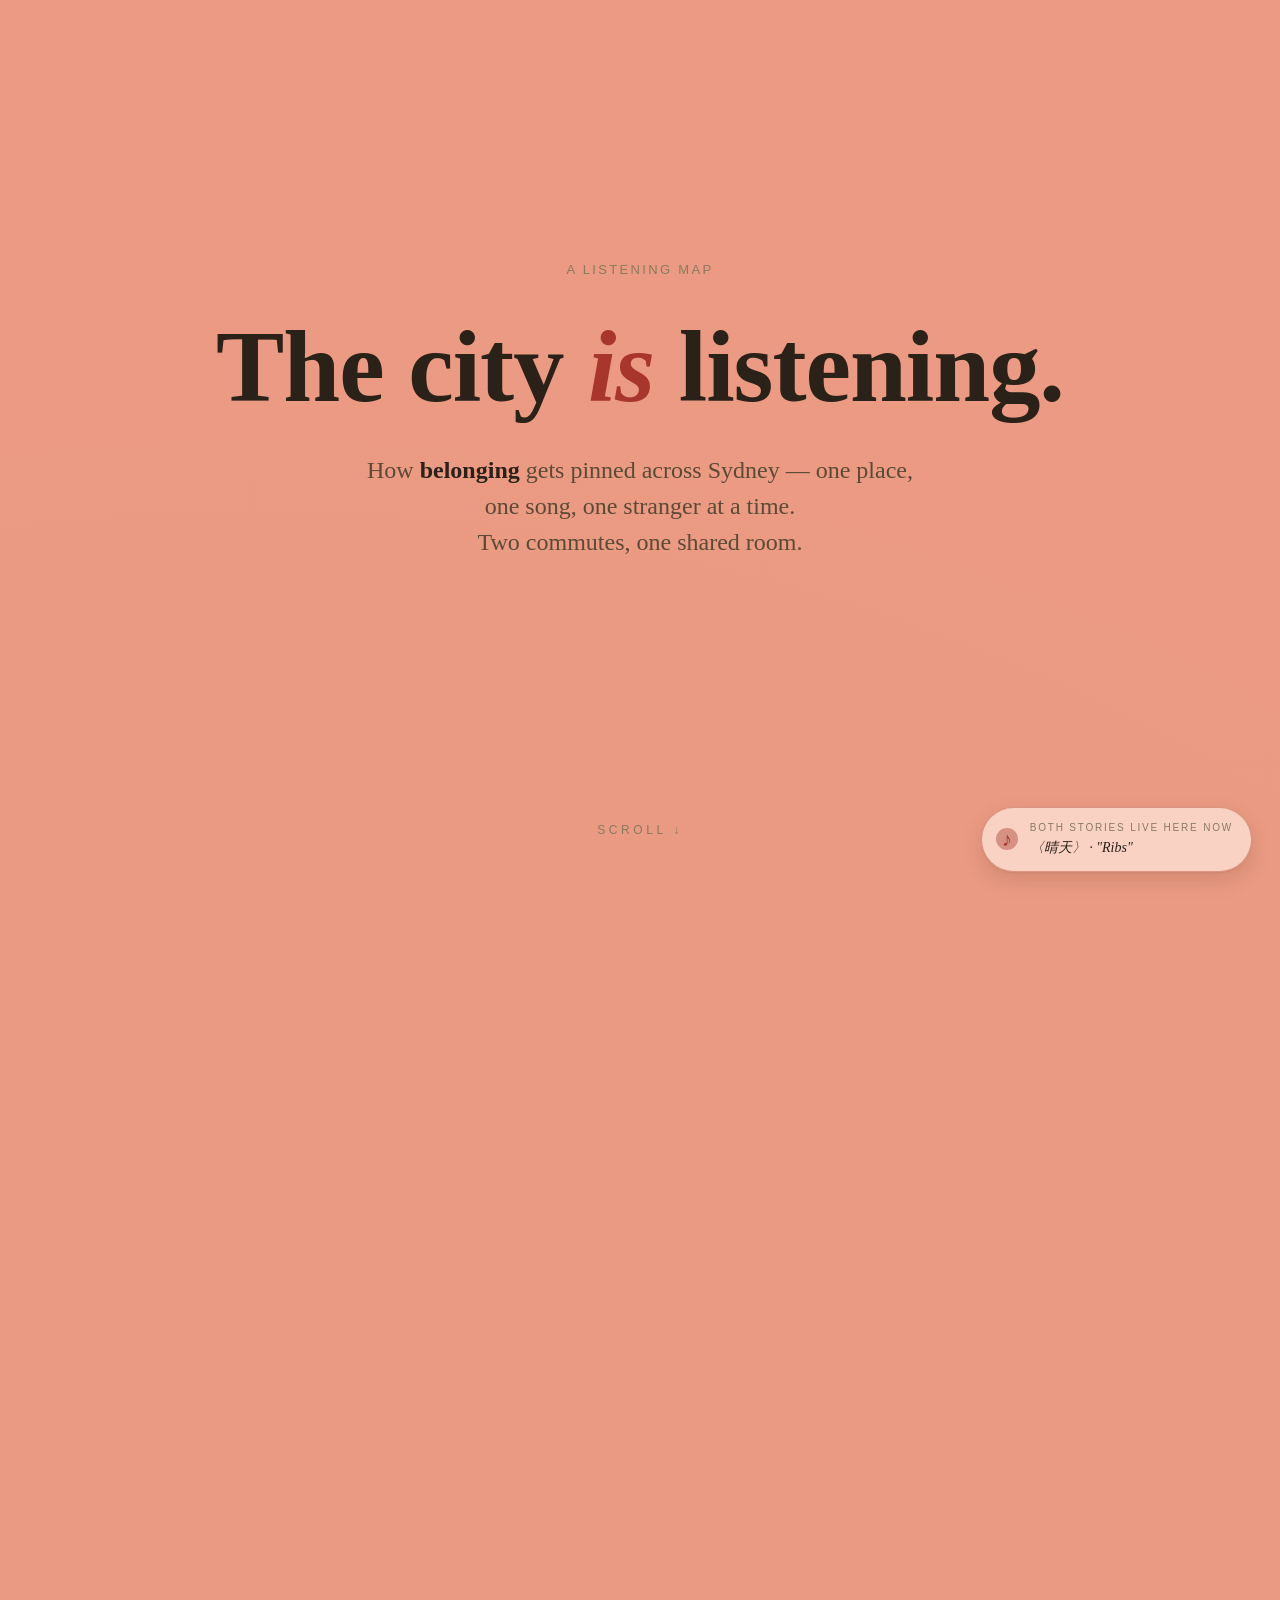
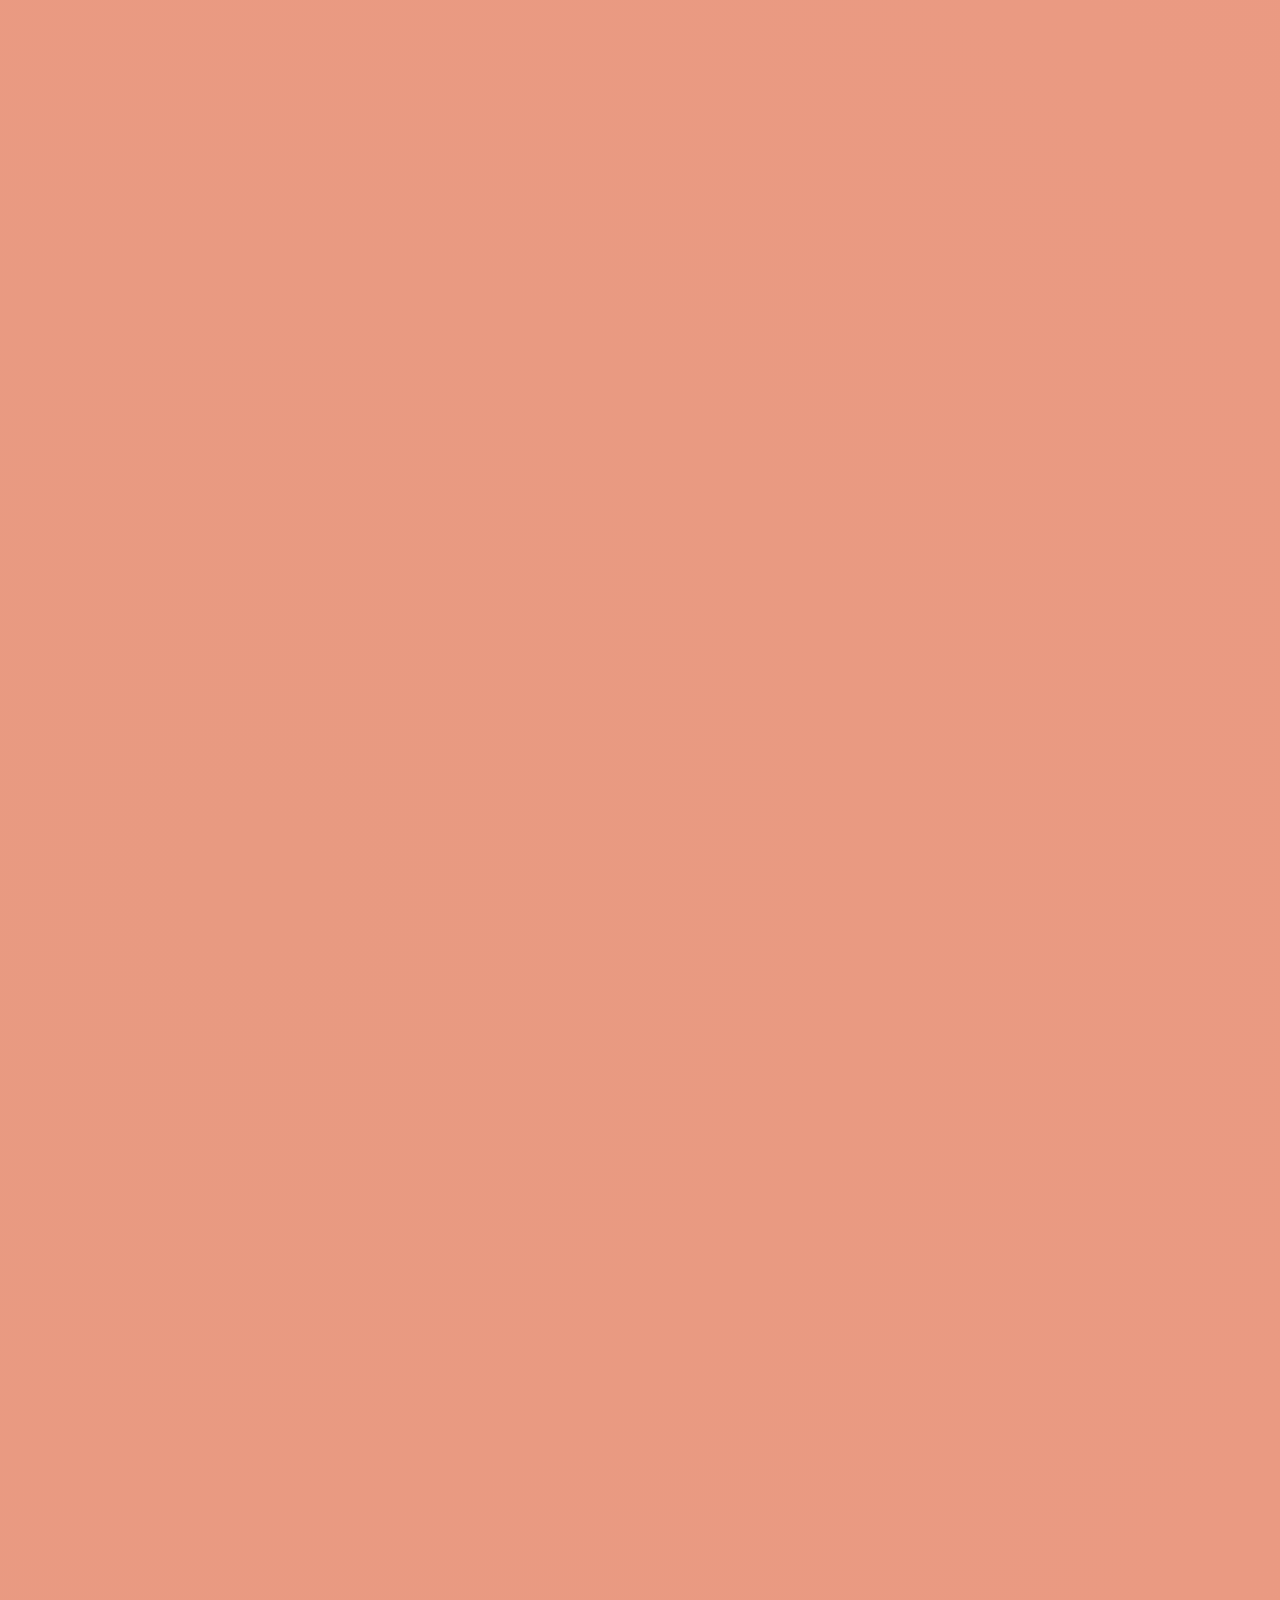
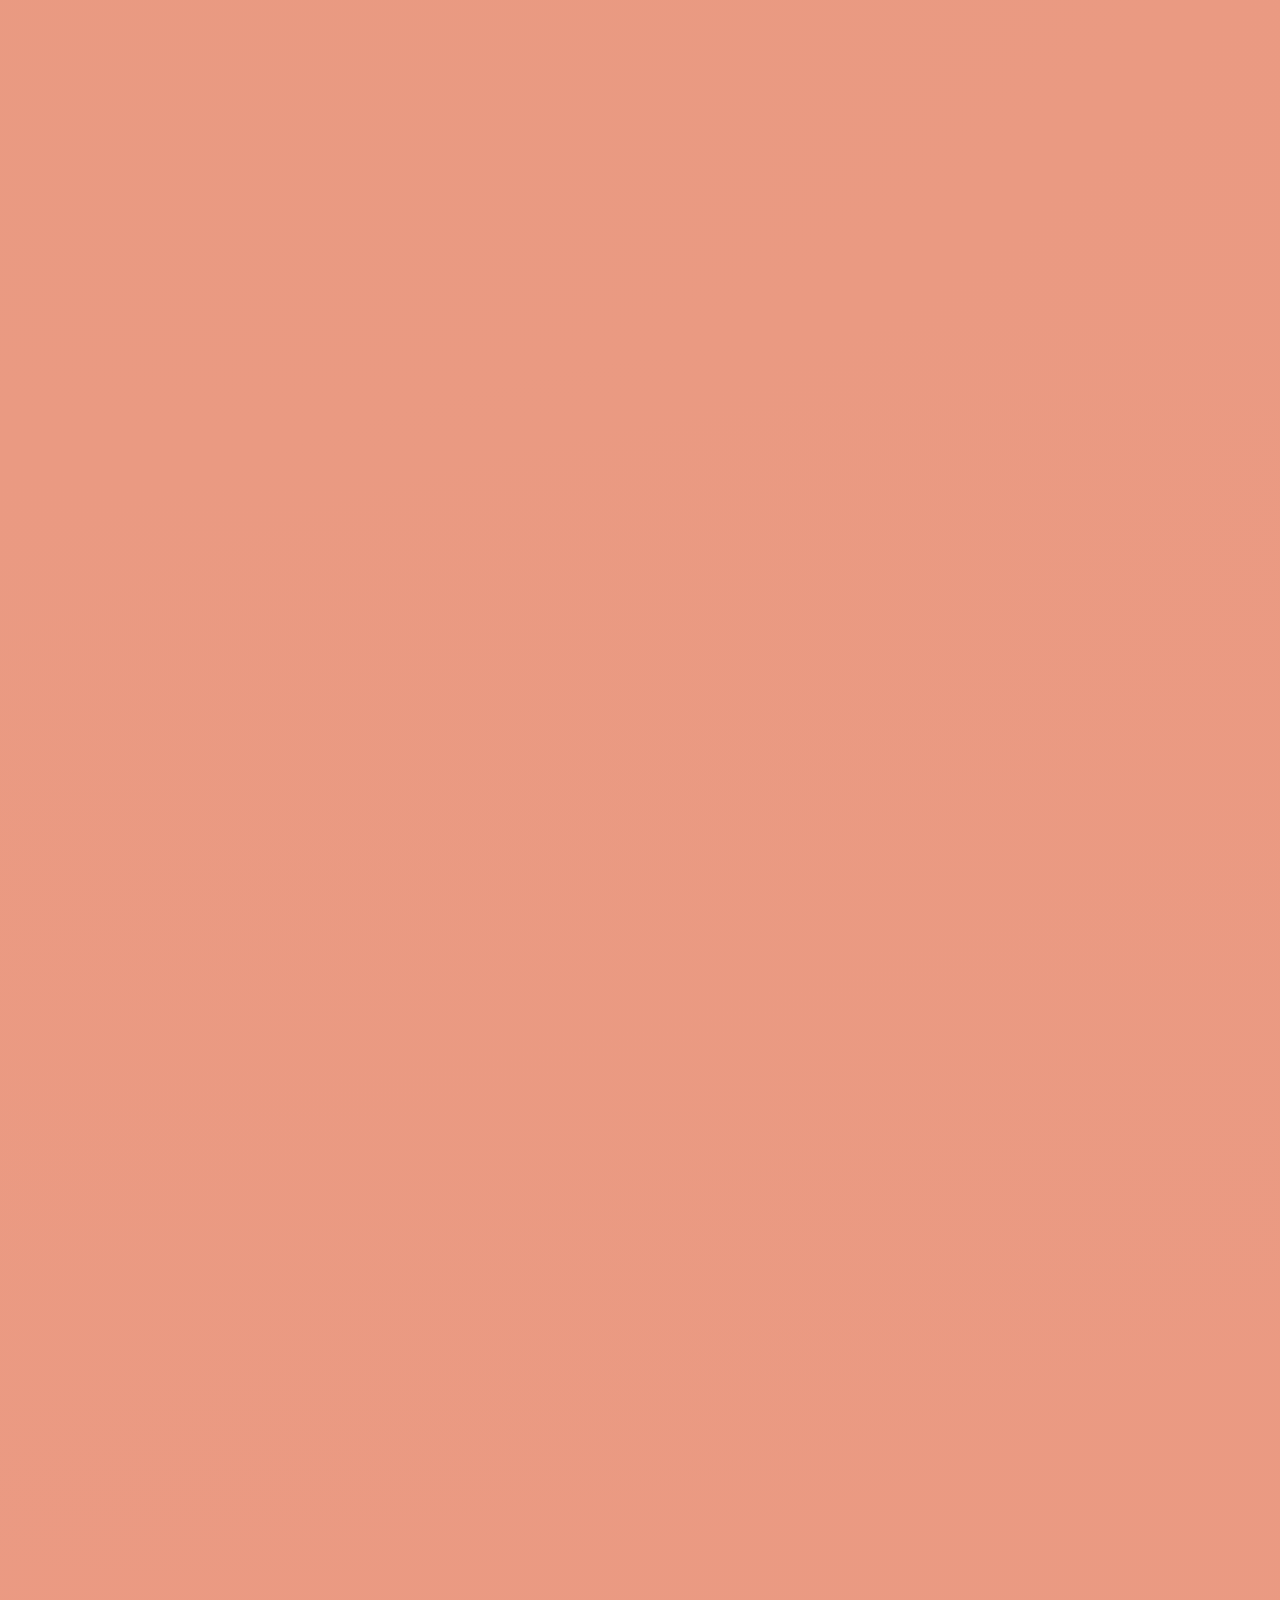
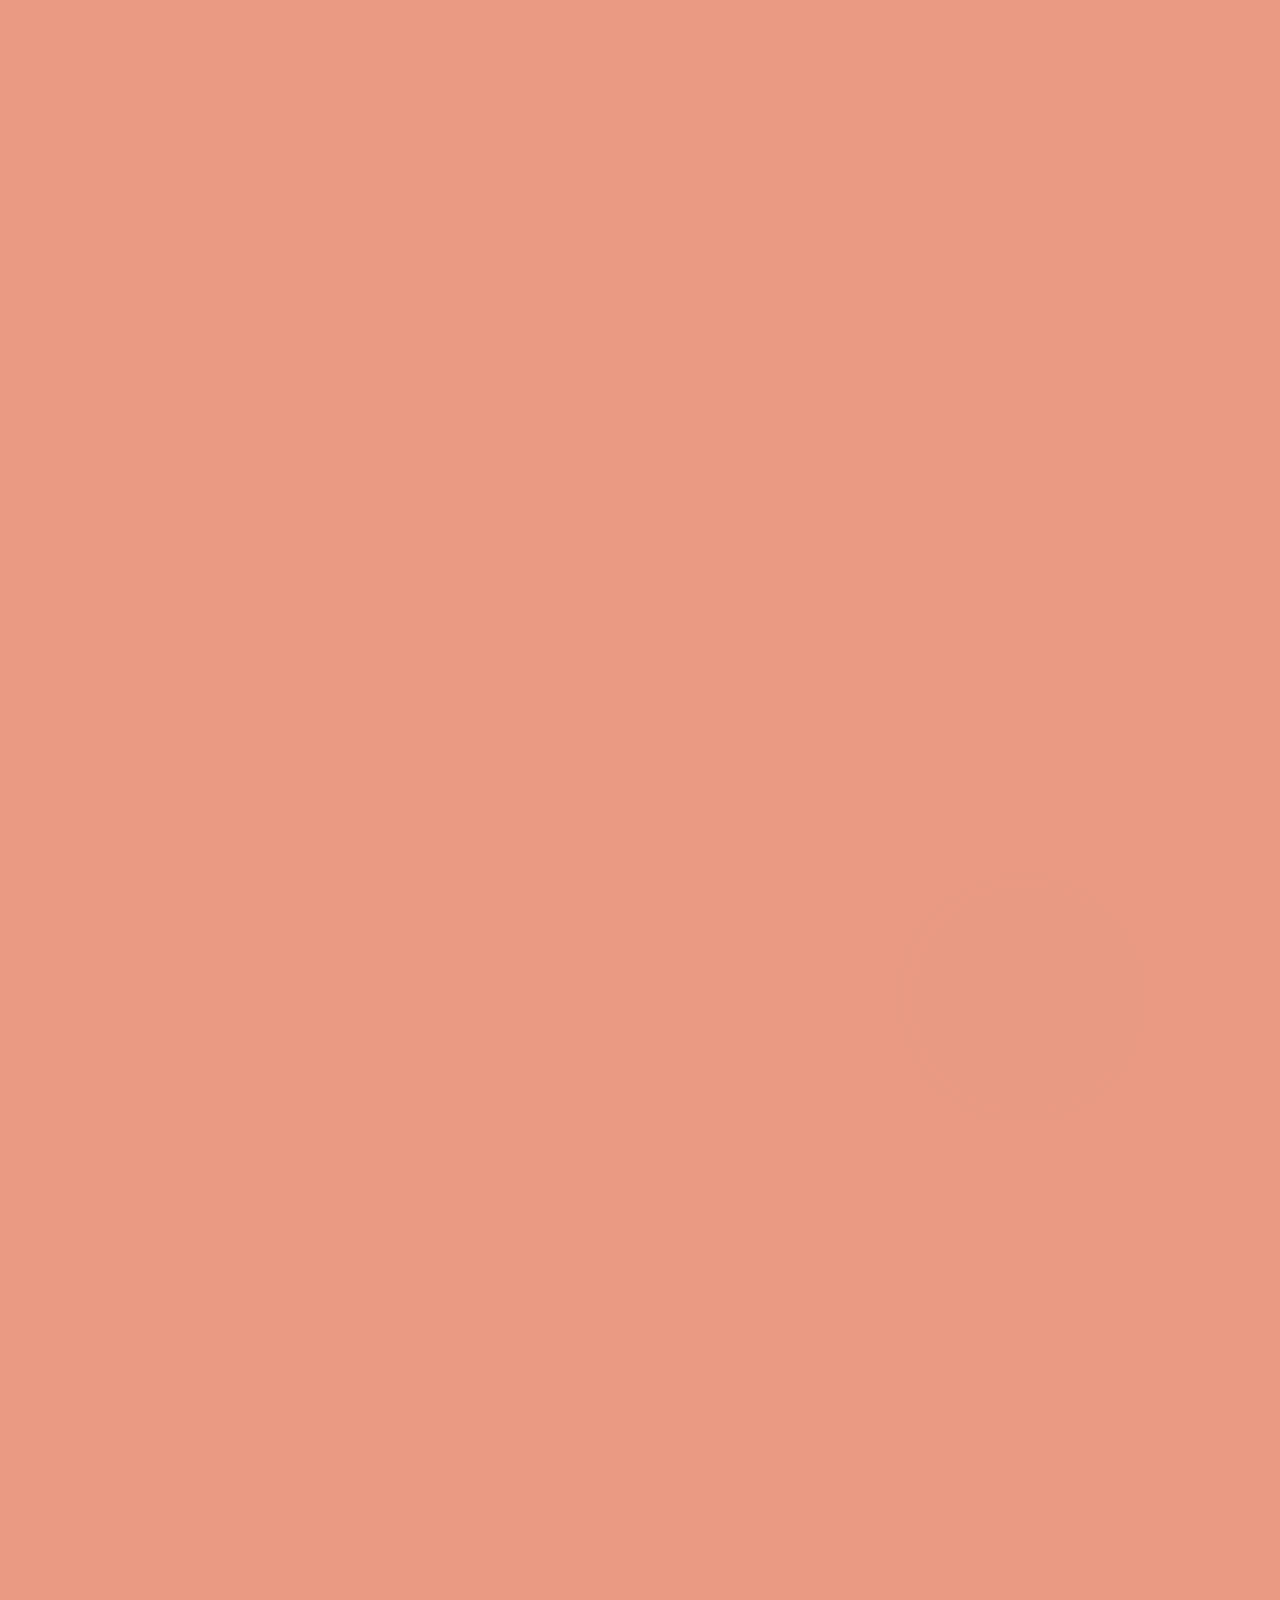
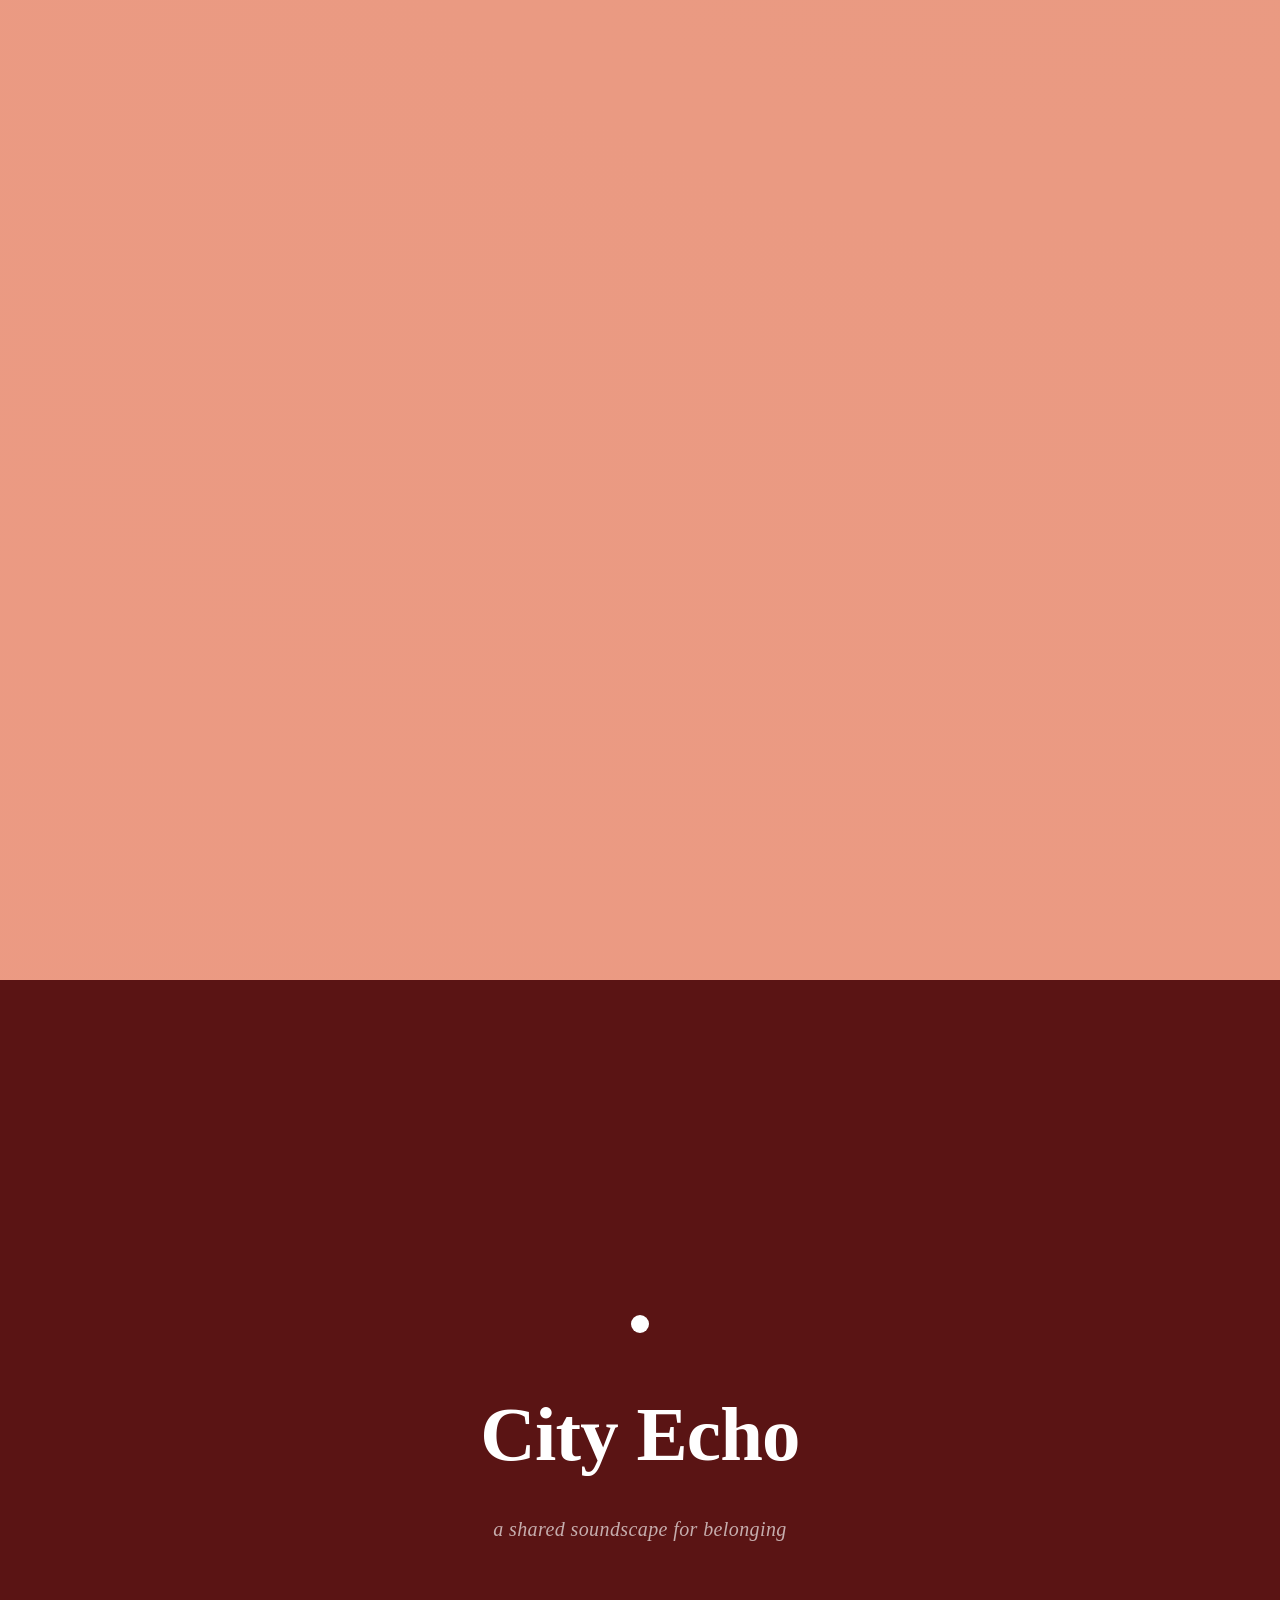
==== commit 99bd1d48: "copy: add playlist badge trace + thesis emphasis style Introduce a "48 tracks" badge that anchors to" ====
--- a/index.html
+++ b/index.html
@@ -108,6 +108,9 @@
           <div class="trace trace--qing" data-trace="qing" data-cbd-x="56" data-cbd-y="42" data-wide-x="60" data-wide-y="42" data-finale-x="60" data-finale-y="42">
             "Mandarin is my first language<br/>but this song held me anyway"
           </div>
+          <div class="trace trace--mei trace--badge" data-trace="mei-playlist" data-cbd-x="48" data-cbd-y="68" data-wide-x="58" data-wide-y="60" data-finale-x="58" data-finale-y="60">
+            ☰ 48 tracks
+          </div>
         </div>
 
         <!-- Ambient echo notes — anonymous song memories from the crowd.
--- a/styles.css
+++ b/styles.css
@@ -405,6 +405,13 @@
 }
 
 .trace--qing { transform: translate(-50%, -50%) rotate(2deg); }
+
+.trace--badge {
+  font-style: normal;
+  font-size: 12px;
+  padding: 4px 10px;
+  letter-spacing: 0.02em;
+}
 
 /* Protagonist traces — Mei's and Qing's own contributions.
    Tone-aware: colour tracks the chapter's --signal, so the trace warms
@@ -640,6 +647,15 @@
   border-left: 2px solid var(--signal-warm);
   padding-left: 14px;
   margin-top: 20px;
+}
+
+.story-body p.thesis {
+  color: var(--ink);
+  font-weight: 600;
+  margin-top: 20px;
+  border-left: 2px solid var(--signal);
+  border-right: 2px solid var(--signal);
+  padding: 0 14px;
 }
 
 .step--transition .step-meta {
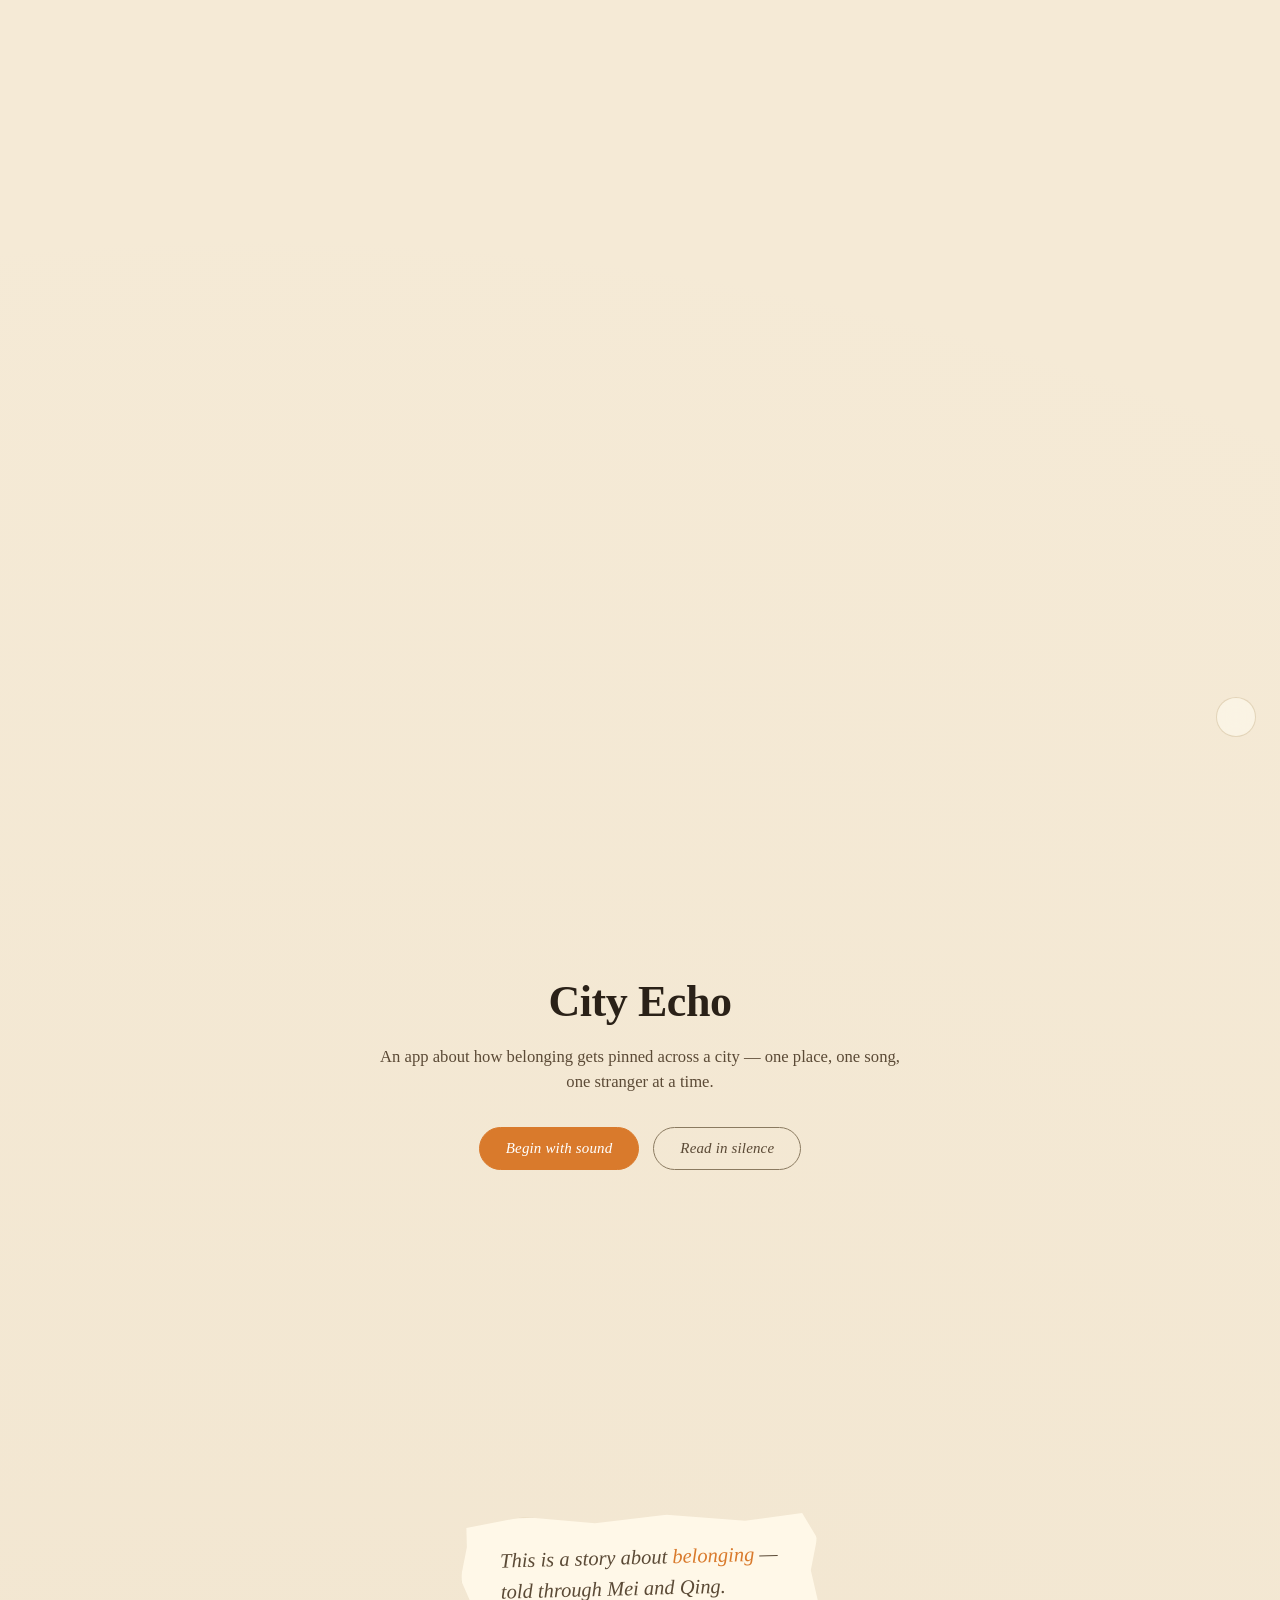
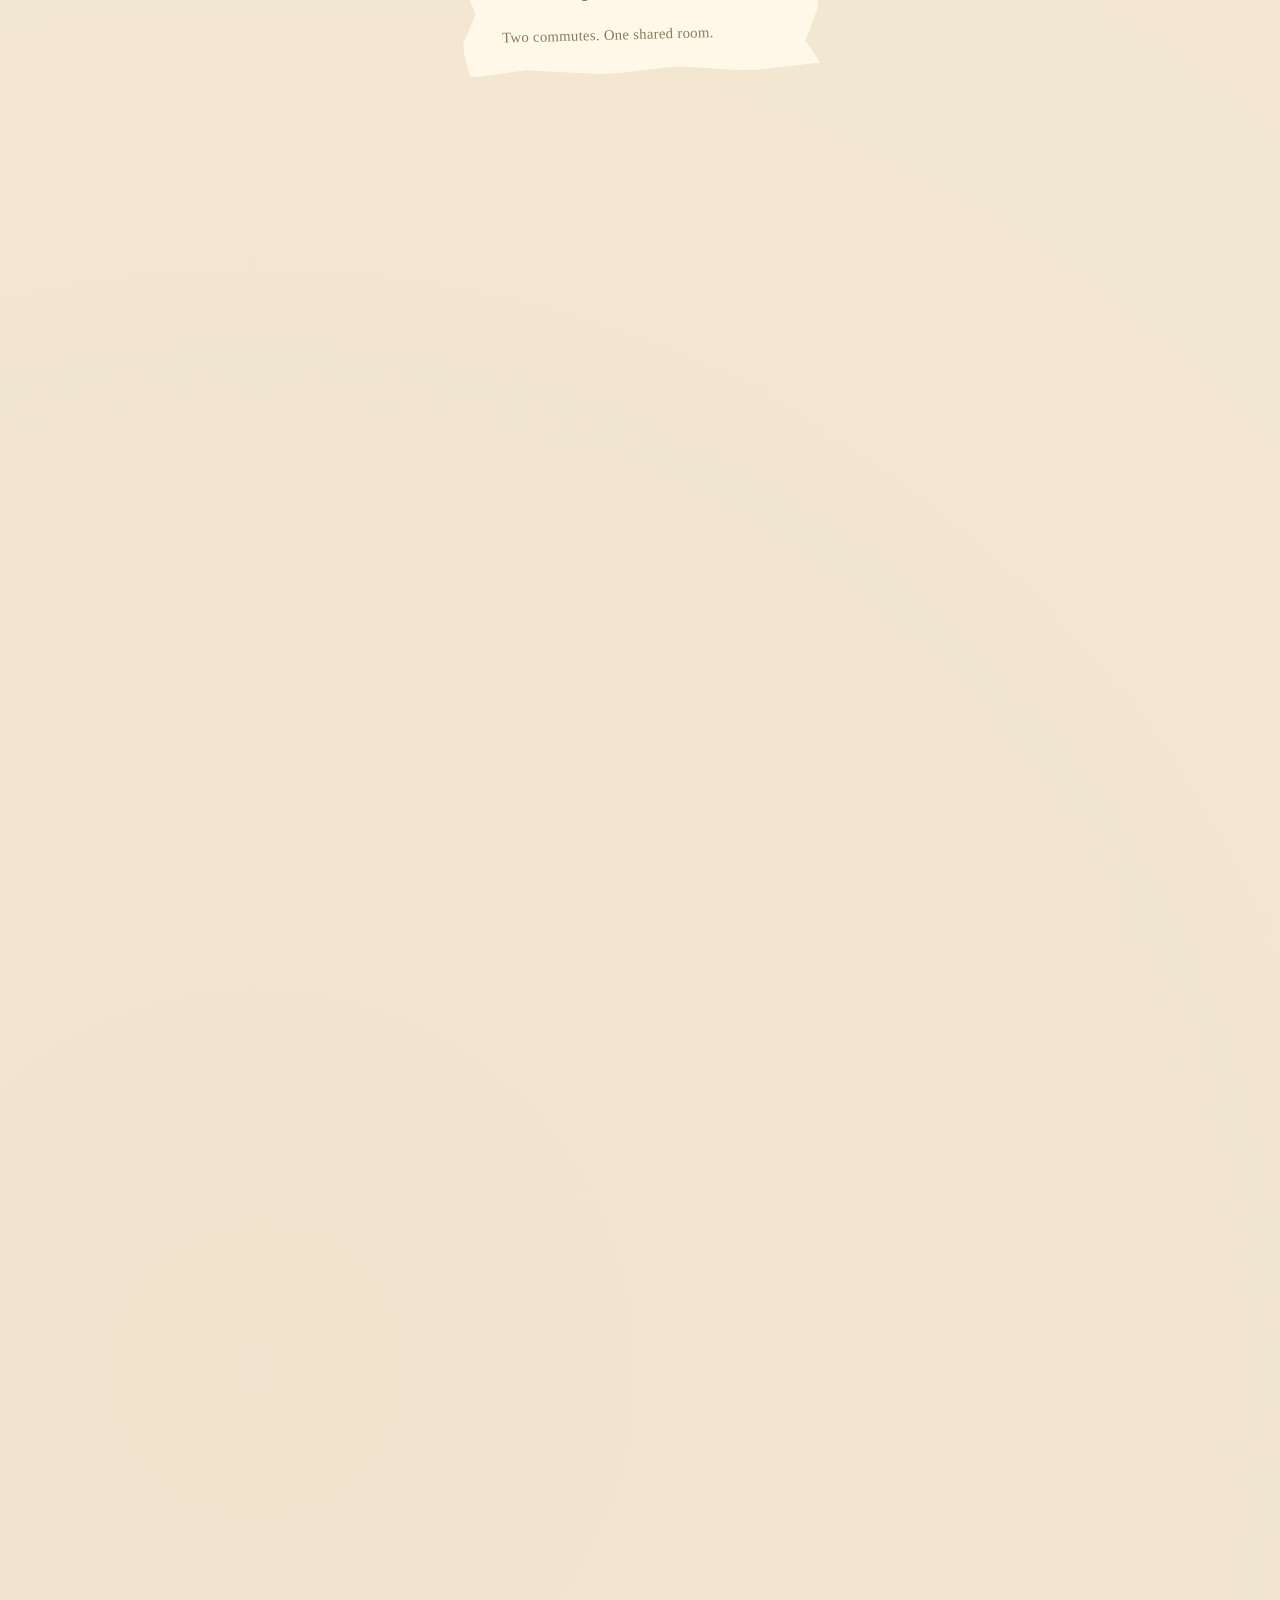
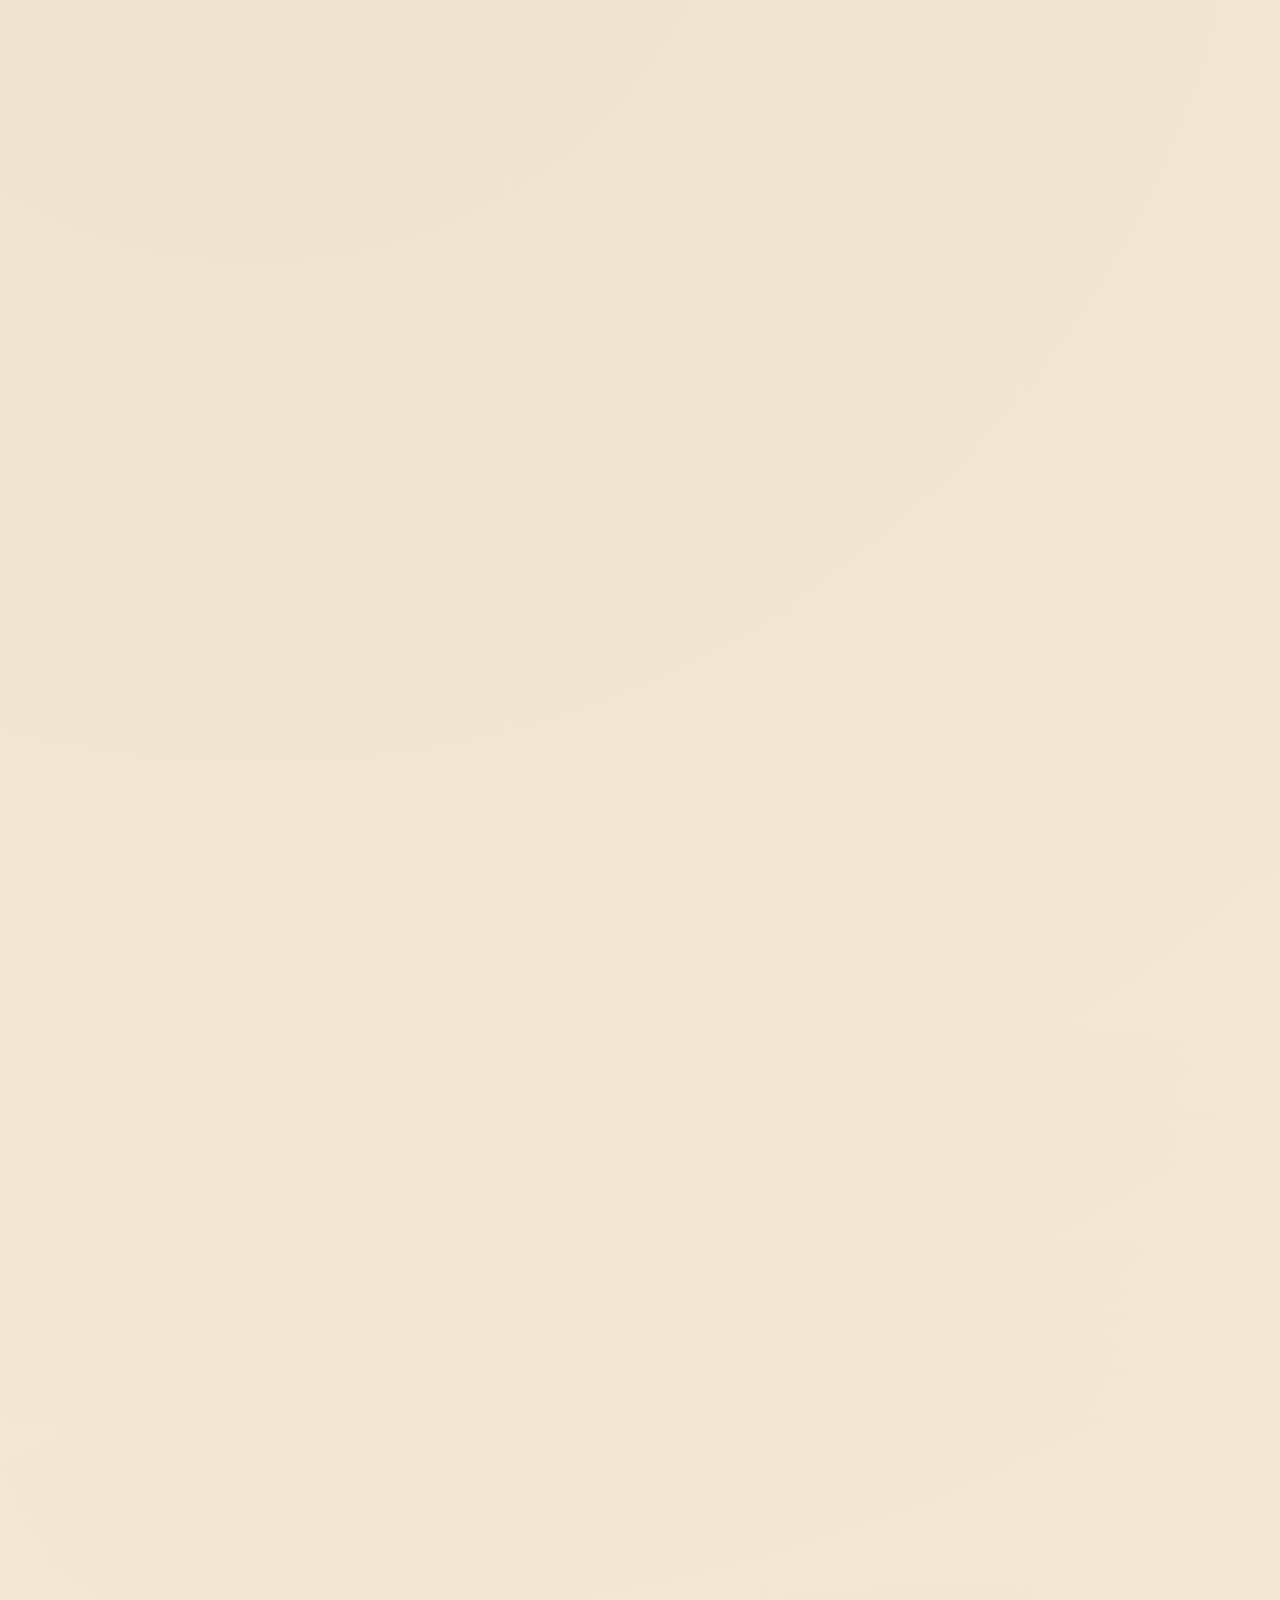
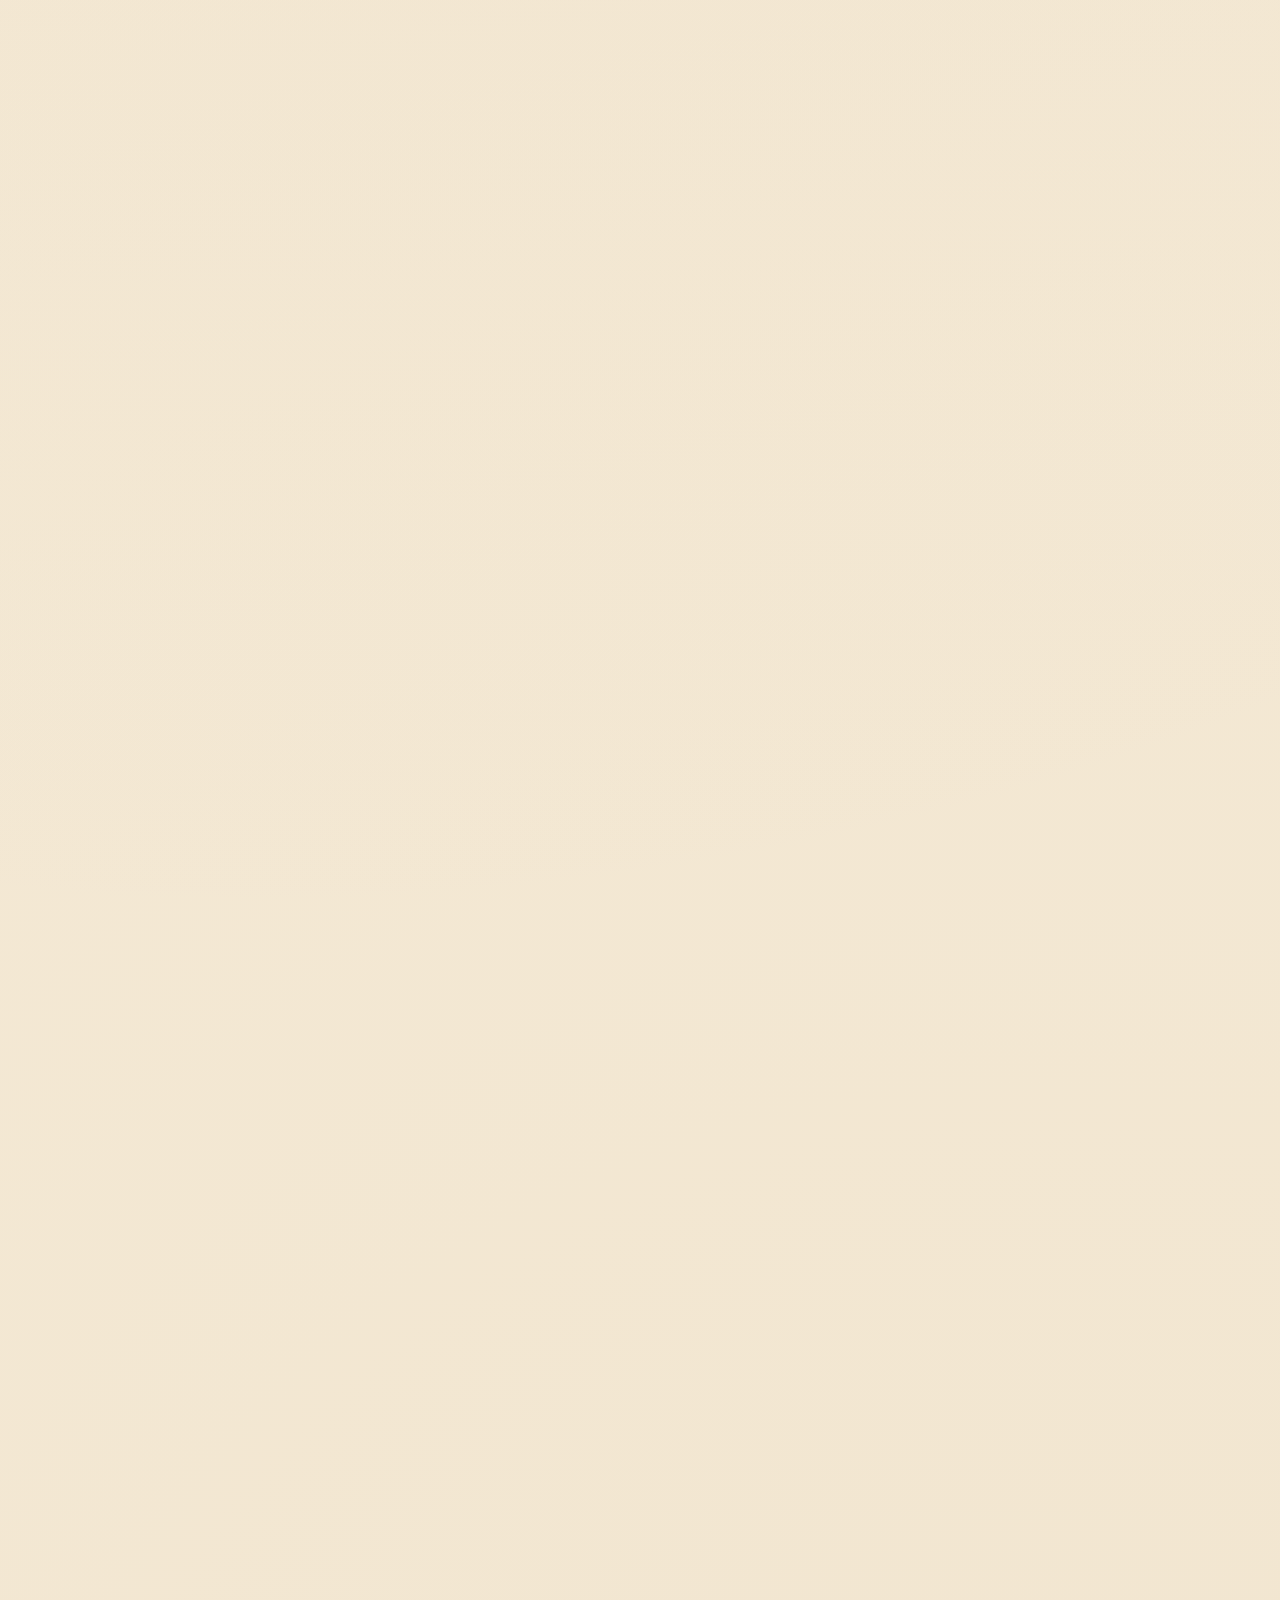
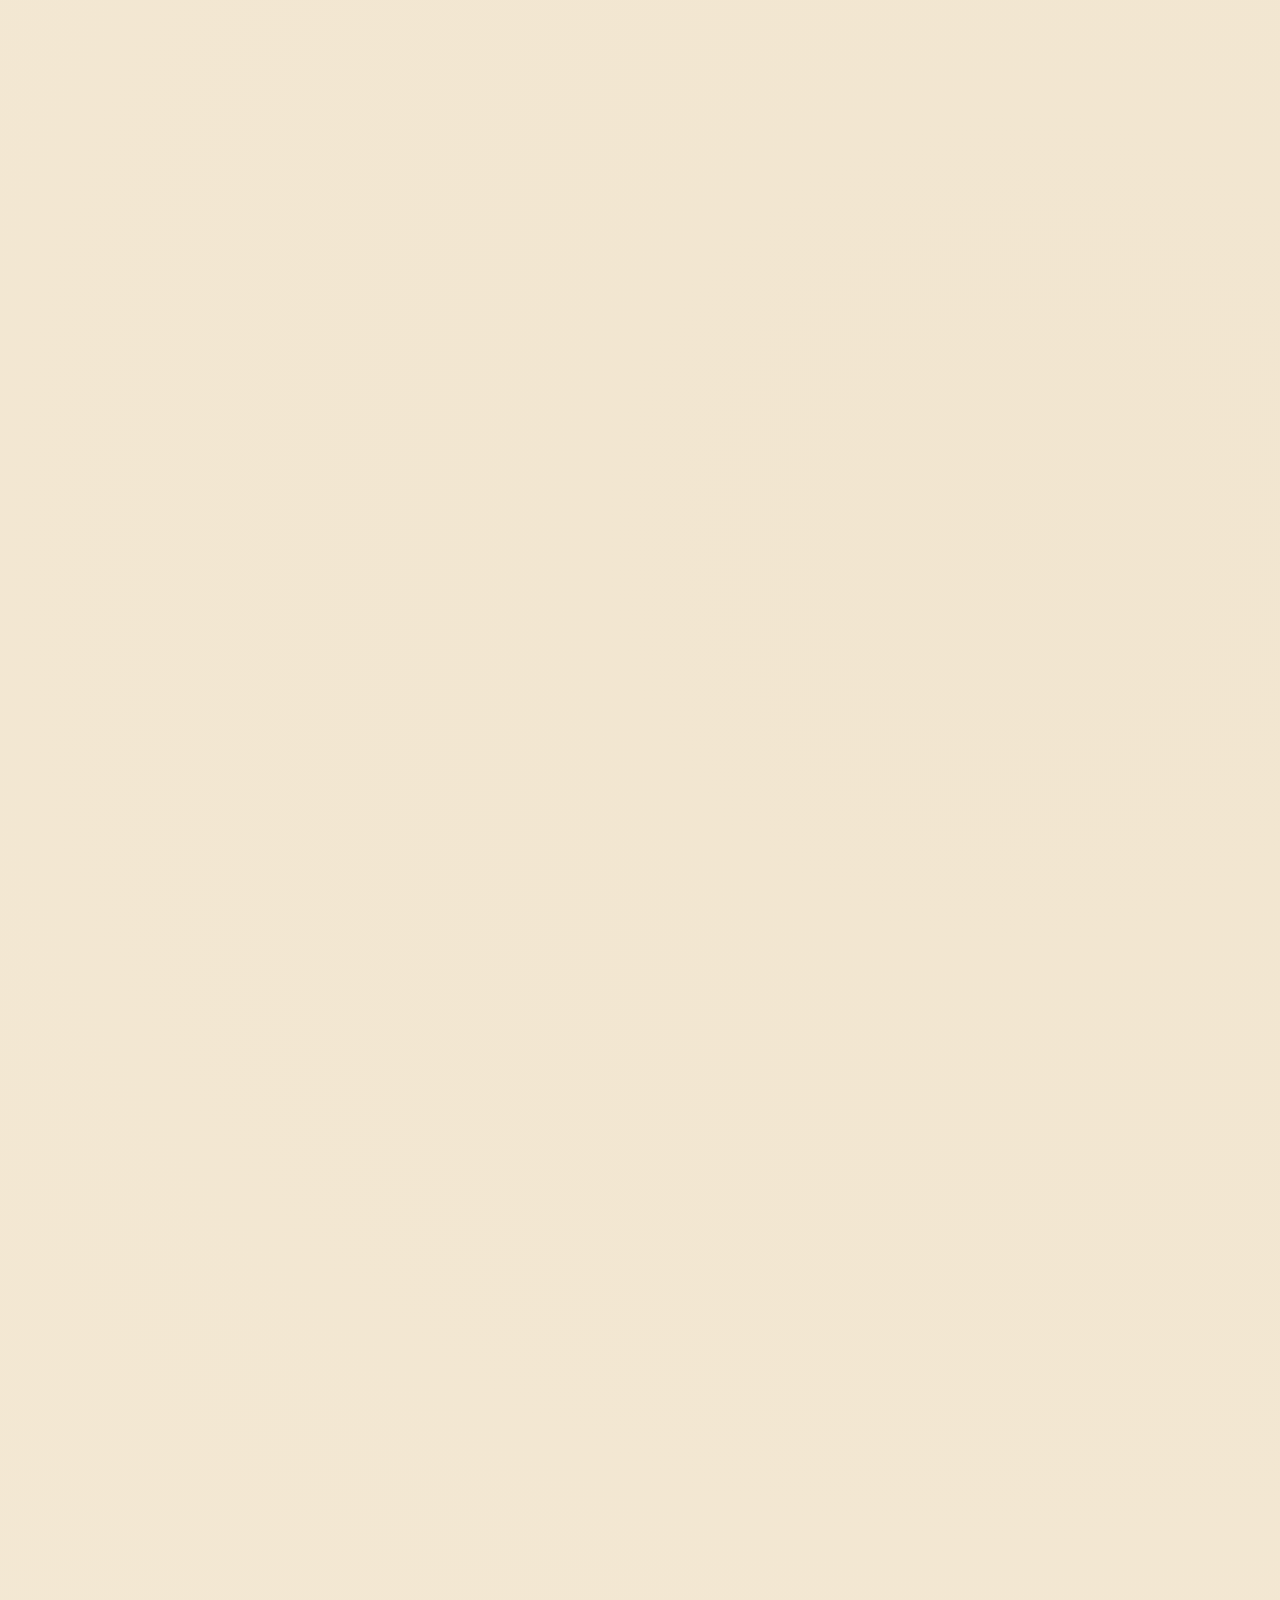
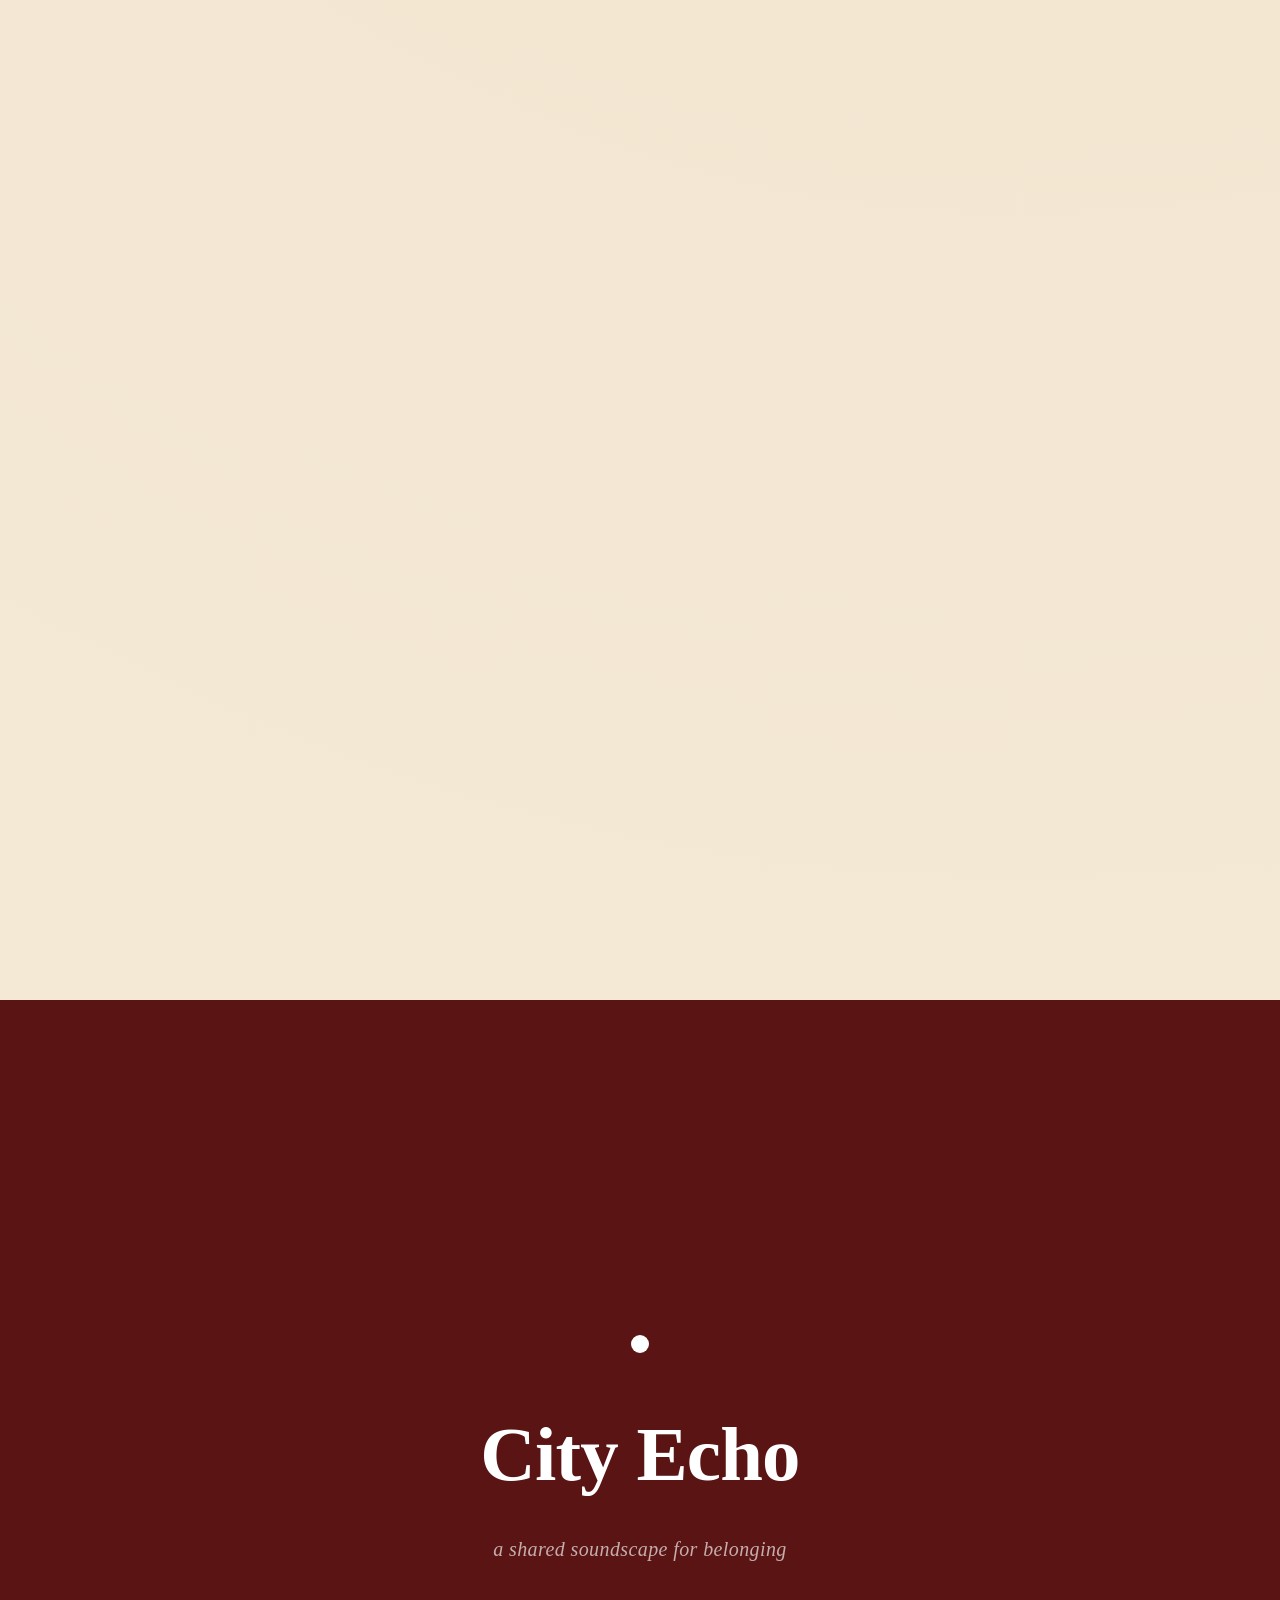
==== commit 085d5407: "feat: music + interactive audio layer Add the scroll-driven audio system plus the UI controls that s" ====
--- a/index.html
+++ b/index.html
@@ -10,20 +10,37 @@
 <body>
 
   <!-- ============================================================
-       OPENER (full viewport, before scrollytelling begins)
+       OPENER — Two-page editorial intro.
+       Page 1: wordmark + one-line deck (what the project is).
+       Page 2: a single enlarged trace-note (who the story is about).
+       Both participate in the y-mandatory scroll-snap chain below.
        ============================================================ -->
   <header class="opener">
-    <p class="eyebrow">A Listening Map</p>
-    <h1 class="opener-title">
-      The city <em>is</em> listening.
-    </h1>
-    <p class="opener-deck">
-      How <strong>belonging</strong> gets pinned across Sydney — one place,<br />
-      one song, one stranger at a time.<br />
-      Two commutes, one shared room.
-    </p>
+    <h1 class="opener-title">City Echo</h1>
+    <p class="opener-deck">An app about how belonging gets pinned across a city — one place, one song, one stranger at a time.</p>
+
+    <!-- Start gate — satisfies browser autoplay policy. A synchronous
+         audio.play() inside the click handler is the only reliable unlock
+         path on Chrome + Safari + iOS. Either button unlocks audio; the
+         sound button plays unmuted, silence leaves it muted for later. -->
+    <div class="audio-gate" data-audio-gate>
+      <button type="button" class="audio-gate__btn audio-gate__btn--sound" data-audio-gate-sound>
+        Begin with sound
+      </button>
+      <button type="button" class="audio-gate__btn audio-gate__btn--silent" data-audio-gate-silent>
+        Read in silence
+      </button>
+    </div>
+
     <p class="opener-scroll-hint">scroll ↓</p>
   </header>
+
+  <section class="opener-card" aria-label="About this story">
+    <div class="trace-note">
+      <p>This is a story about <em>belonging</em> —<br />told through Mei and Qing.</p>
+      <p class="trace-note__sub">Two commutes. One shared room.</p>
+    </div>
+  </section>
 
   <!-- ============================================================
        SCROLLYTELLING — full-bleed fixed map underneath, narrative cards
@@ -203,16 +220,38 @@
   </main>
 
   <!-- ============================================================
-       NOW PLAYING — fixed bottom-right card, content updated per step
-       (text-only; future-extensible to <audio> when mp3s are provided)
+       NOW PLAYING — fixed bottom-right card, content updated per step.
+       The icon on the left doubles as a mute toggle / autoplay unblock button.
+       Two <audio> elements preload and swap per chapter (Mei → Qing → Finale).
        ============================================================ -->
   <aside class="now-playing" data-nowplaying aria-label="What the protagonist is currently listening to">
-    <span class="np-icon">♪</span>
+    <span class="np-icon" aria-hidden="true">♪</span>
     <div class="np-meta">
       <p class="np-who"   data-np-who>—</p>
       <p class="np-track" data-np-track>idle</p>
     </div>
   </aside>
+
+  <!-- Persistent sound toggle — top-right, appears after the start gate
+       closes. Flips mute on the current track; stays visible even during
+       Step 8 and the outro where the .now-playing card is hidden.
+       Line-art SVGs inherit currentColor from .sound-toggle so the glyph
+       matches the editorial ink palette (no OS 3D speaker emoji). -->
+  <button type="button" class="sound-toggle" data-sound-toggle aria-label="Toggle sound" hidden>
+    <svg class="sound-toggle__icon sound-toggle__icon--on" viewBox="0 0 24 24" fill="none" stroke="currentColor" stroke-width="1.6" stroke-linecap="round" stroke-linejoin="round" aria-hidden="true">
+      <path d="M4 9v6h4l5 4V5L8 9H4z"/>
+      <path d="M16 8.5a4 4 0 0 1 0 7"/>
+      <path d="M19 6a7 7 0 0 1 0 12"/>
+    </svg>
+    <svg class="sound-toggle__icon sound-toggle__icon--off" viewBox="0 0 24 24" fill="none" stroke="currentColor" stroke-width="1.6" stroke-linecap="round" stroke-linejoin="round" aria-hidden="true">
+      <path d="M4 9v6h4l5 4V5L8 9H4z"/>
+      <line x1="17" y1="9" x2="22" y2="14"/>
+      <line x1="22" y1="9" x2="17" y2="14"/>
+    </svg>
+  </button>
+
+  <audio id="audio-mei"  src="media/%E3%80%90%E9%92%A2%E7%90%B4%E6%94%B9%E7%BC%96%E3%80%91%E5%91%A8%E6%9D%B0%E4%BC%A6%E3%80%8A%E6%99%B4%E5%A4%A9%E3%80%8B%E9%AB%98%E5%BA%A6%E8%BF%98%E5%8E%9F%20-%20Cuppix.mp3" preload="auto" loop></audio>
+  <audio id="audio-qing" src="media/Ribs%20-%20Lorde.mp3" preload="auto" loop></audio>
 
   <!-- ============================================================
        OUTRO — final beat: deep crimson reveal with white wordmark
--- a/styles.css
+++ b/styles.css
@@ -89,6 +89,7 @@
 
 html {
   scroll-behavior: smooth;
+  scroll-snap-type: y mandatory;
 }
 
 body {
@@ -112,15 +113,22 @@
 /* -----------------------------
    Opener (full-viewport hero)
    ----------------------------- */
+/* Sticky wordmark: stays pinned to the top of the viewport as the opener-card
+   scrolls in from below. Content sits in the UPPER third of the viewport so the
+   note has room to rise into the lower half without overlapping the title. */
 .opener {
-  min-height: 100vh;
+  height: 100vh;
   display: flex;
   flex-direction: column;
-  justify-content: center;
+  justify-content: flex-start;
   align-items: center;
   text-align: center;
-  padding: 0 5vw;
-  position: relative;
+  padding: 34vh 5vw 0;
+  position: sticky;
+  top: 0;
+  z-index: 1;
+  scroll-snap-align: start;
+  scroll-snap-stop: always;
 }
 
 .eyebrow {
@@ -134,10 +142,10 @@
 
 .opener-title {
   font-family: var(--serif);
-  font-size: clamp(48px, 8vw, 110px);
+  font-size: clamp(32px, 3.6vw, 44px);
   font-weight: 600;
   line-height: 1.05;
-  margin: 0 0 32px;
+  margin: 0 0 20px;
   color: var(--ink);
   letter-spacing: -0.01em;
 }
@@ -149,11 +157,11 @@
 
 .opener-deck {
   font-family: var(--serif);
-  font-size: clamp(18px, 2vw, 24px);
+  font-size: clamp(15px, 1.3vw, 18px);
   line-height: 1.5;
   color: var(--ink-soft);
-  max-width: 640px;
-  margin: 0 0 80px;
+  max-width: 520px;
+  margin: 0;
 }
 
 .opener-scroll-hint {
@@ -165,11 +173,175 @@
   position: absolute;
   bottom: 48px;
   animation: bob 2.2s ease-in-out infinite;
+  transition: opacity 0.6s ease;
+}
+
+/* Hide the scroll hint once page 2's note has arrived — the cue is done. */
+body.card-in-view .opener-scroll-hint {
+  opacity: 0;
+  pointer-events: none;
+}
+
+/* -----------------------------
+   Audio start gate — hero buttons that satisfy browser autoplay policy.
+   Editorial pair: primary (signal-amber) and secondary (outlined). Fade out
+   once either is clicked via body.audio-gated-out.
+   ----------------------------- */
+.audio-gate {
+  display: flex;
+  gap: 14px;
+  margin: 32px 0 0;
+  justify-content: center;
+  flex-wrap: wrap;
+  transition: opacity 0.5s ease, transform 0.5s ease;
+}
+
+body.audio-gated-out .audio-gate {
+  opacity: 0;
+  pointer-events: none;
+  transform: translateY(-4px);
+}
+
+.audio-gate__btn {
+  font-family: var(--serif);
+  font-size: 15px;
+  font-style: italic;
+  letter-spacing: 0.01em;
+  padding: 12px 26px;
+  border-radius: 999px;
+  cursor: pointer;
+  transition: background 0.3s ease, color 0.3s ease, border-color 0.3s ease, transform 0.2s ease;
+}
+
+.audio-gate__btn:hover { transform: translateY(-1px); }
+
+.audio-gate__btn--sound {
+  background: var(--signal);
+  color: #fff;
+  border: 1px solid var(--signal);
+}
+.audio-gate__btn--sound:hover { background: #c06a22; border-color: #c06a22; }
+
+.audio-gate__btn--silent {
+  background: transparent;
+  color: var(--ink-soft);
+  border: 1px solid var(--ink-faint);
+}
+.audio-gate__btn--silent:hover { color: var(--ink); border-color: var(--ink-soft); }
+
+/* Hide scroll hint until the gate closes — the buttons are the CTA. */
+.opener:not(.is-gate-closed) .opener-scroll-hint {
+  opacity: 0;
+  pointer-events: none;
+}
+
+/* -----------------------------
+   Persistent sound toggle — fixed top-right after the gate closes.
+   Glyph-only; no text, matching the editorial restraint of .now-playing.
+   ----------------------------- */
+.sound-toggle {
+  position: fixed;
+  top: 24px;
+  right: 24px;
+  width: 40px;
+  height: 40px;
+  border-radius: 50%;
+  border: 1px solid rgba(184, 154, 106, 0.35);
+  background: rgba(252, 246, 232, 0.78);
+  backdrop-filter: blur(14px) saturate(1.05);
+  -webkit-backdrop-filter: blur(14px) saturate(1.05);
+  color: var(--ink-soft);
+  cursor: pointer;
+  z-index: 101;
+  display: flex;
+  align-items: center;
+  justify-content: center;
+  transition: background 0.3s ease, border-color 0.3s ease, color 0.3s ease, opacity 0.4s ease;
+}
+.sound-toggle:hover {
+  background: rgba(252, 246, 232, 0.95);
+  color: var(--ink);
+}
+
+.sound-toggle__icon { width: 18px; height: 18px; display: none; }
+.sound-toggle[data-state="on"]  .sound-toggle__icon--on  { display: block; }
+.sound-toggle[data-state="off"] .sound-toggle__icon--off { display: block; }
+
+/* While opener-card (page 2) is in view, force-hide the scrollytelling map
+   even if mapObserver has already fired. The opener-card and the map's .scrolly
+   container sit adjacent in the DOM, so rootMargin alone can't fully guarantee
+   separation — CSS mutual exclusion is the belt-and-braces guarantee. */
+body.card-in-view .map-sticky {
+  opacity: 0 !important;
 }
 
 @keyframes bob {
   0%, 100% { transform: translateY(0); opacity: 0.6; }
   50%      { transform: translateY(8px); opacity: 1; }
+}
+
+/* -----------------------------
+   Opener card (page 2) — editorial "this is a story about..." beat.
+   Uses the same trace-note visual family as in-map traces, scaled up
+   to carry a full sentence. Participates in the document snap chain.
+   ----------------------------- */
+/* Same paper surface as page 1 (no bg/z-index). The note sits in the LOWER
+   half of the viewport so the sticky wordmark above stays visible once the
+   note arrives — same-screen co-existence, like Pudding. */
+.opener-card {
+  min-height: 100vh;
+  display: flex;
+  align-items: flex-end;
+  justify-content: center;
+  padding: 0 5vw 14vh;
+  position: relative;
+  z-index: 2;
+  scroll-snap-align: start;
+  scroll-snap-stop: always;
+}
+
+/* Scaled-up echo-note aesthetic: same paper cream, same subtle inset edge,
+   same torn-paper clip-path. No signal-coloured frame — this is an ambient
+   "a piece of paper with a note on it" beat, not a trace with Mei/Qing colour. */
+.trace-note {
+  font-family: var(--serif);
+  font-style: italic;
+  font-size: clamp(16px, 1.6vw, 22px);
+  line-height: 1.5;
+  color: var(--ink-soft);
+  background: #fff8e8;
+  padding: 28px 40px;
+  max-width: 500px;
+  transform: translate(0, 40px) rotate(-1.5deg);
+  opacity: 0;
+  transition:
+    opacity 0.9s cubic-bezier(.2, .6, .2, 1),
+    transform 0.9s cubic-bezier(.2, .6, .2, 1);
+  box-shadow:
+    0 2px 6px rgba(58, 42, 22, 0.14),
+    inset 0 0 0 1px rgba(184, 154, 106, 0.25);
+  clip-path: polygon(
+    2% 6%, 18% 0%, 38% 5%, 58% 1%, 80% 6%, 96% 2%, 100% 18%,
+    98% 38%, 100% 60%, 96% 82%, 100% 96%, 80% 100%, 60% 96%,
+    40% 100%, 18% 96%, 2% 100%, 0% 80%, 4% 60%, 0% 38%, 2% 18%
+  );
+  text-align: left;
+}
+
+.opener-card.is-visible .trace-note {
+  opacity: 1;
+  transform: translate(0, 0) rotate(-1.5deg);
+}
+
+.trace-note p { margin: 0; }
+.trace-note em { color: var(--signal); font-style: italic; }
+
+.trace-note__sub {
+  margin-top: 20px !important;
+  font-size: 0.72em;
+  font-style: normal;
+  color: var(--ink-faint);
+  letter-spacing: 0.02em;
 }
 
 /* -----------------------------
@@ -496,13 +668,14 @@
 .echo-note:nth-child(4n+1) { transform: translate(-50%, -50%) rotate(3deg); }
 
 /* -----------------------------
-   Counter (top-right of map)
+   Counter (bottom-left of map) — top-right slot is reserved for the
+   persistent .sound-toggle, so the counter lives in the opposite corner.
    ----------------------------- */
 .map-counter {
   position: absolute;
-  top: 24px;
-  right: 24px;
-  text-align: right;
+  bottom: 24px;
+  left: 24px;
+  text-align: left;
   font-family: var(--serif);
   color: var(--ink-soft);
   z-index: 10;
@@ -543,8 +716,10 @@
 /* Invisible scroll regions — each one gives the browser ~90vh of scroll
    to traverse before firing the next step. No visible content. */
 .step-detector {
-  min-height: 90vh;
-  pointer-events: none;
+  height: 100vh;
+  pointer-events: none;
+  scroll-snap-align: start;
+  scroll-snap-stop: always;
 }
 
 /* Story cards — fixed to the viewport, content swapped per step.
@@ -675,6 +850,8 @@
   justify-content: center;
   padding: 0 5vw;
   background: #5a1414;            /* oxblood / deep crimson */
+  scroll-snap-align: start;
+  scroll-snap-stop: always;
   /* Full-bleed override: ignore body's tone background entirely */
   position: relative;
   z-index: 50;                    /* above any leftover map */
@@ -780,20 +957,24 @@
     0 8px 22px rgba(58,42,22,0.14);
   font-family: var(--serif);
   z-index: 100;
-  opacity: 0.4;
+  opacity: 0;
   transform: translateY(0);
   transition: opacity 0.5s ease, transform 0.5s ease,
               background 1.6s ease, border-color 1.6s ease;
   pointer-events: none;
 }
 
+/* Only show the now-playing card during Mei / Qing chapters. All other
+   tones (neutral opener, finale, outro) keep the card hidden even if a
+   background track is still playing — the card belongs to the protagonists. */
+body[data-tone="mei"]  .now-playing.is-active,
+body[data-tone="qing"] .now-playing.is-active {
+  opacity: 1;
+}
+
 /* Tone-aware now-playing surface — same hue logic as .story-card__inner */
 body[data-tone="qing"]   .now-playing { background: rgba(252, 240, 238, 0.78); border-color: rgba(193, 122, 122, 0.40); }
 body[data-tone="finale"] .now-playing { background: rgba(252, 224, 212, 0.80); border-color: rgba(180, 75, 50,   0.45); }
-
-.now-playing.is-active {
-  opacity: 1;
-}
 
 .np-icon {
   font-size: 20px;
@@ -868,7 +1049,7 @@
     padding: 24px 22px;
   }
   .step-detector {
-    min-height: 80vh;
+    height: 100vh;
   }
   .opener-title {
     font-size: clamp(40px, 11vw, 72px);
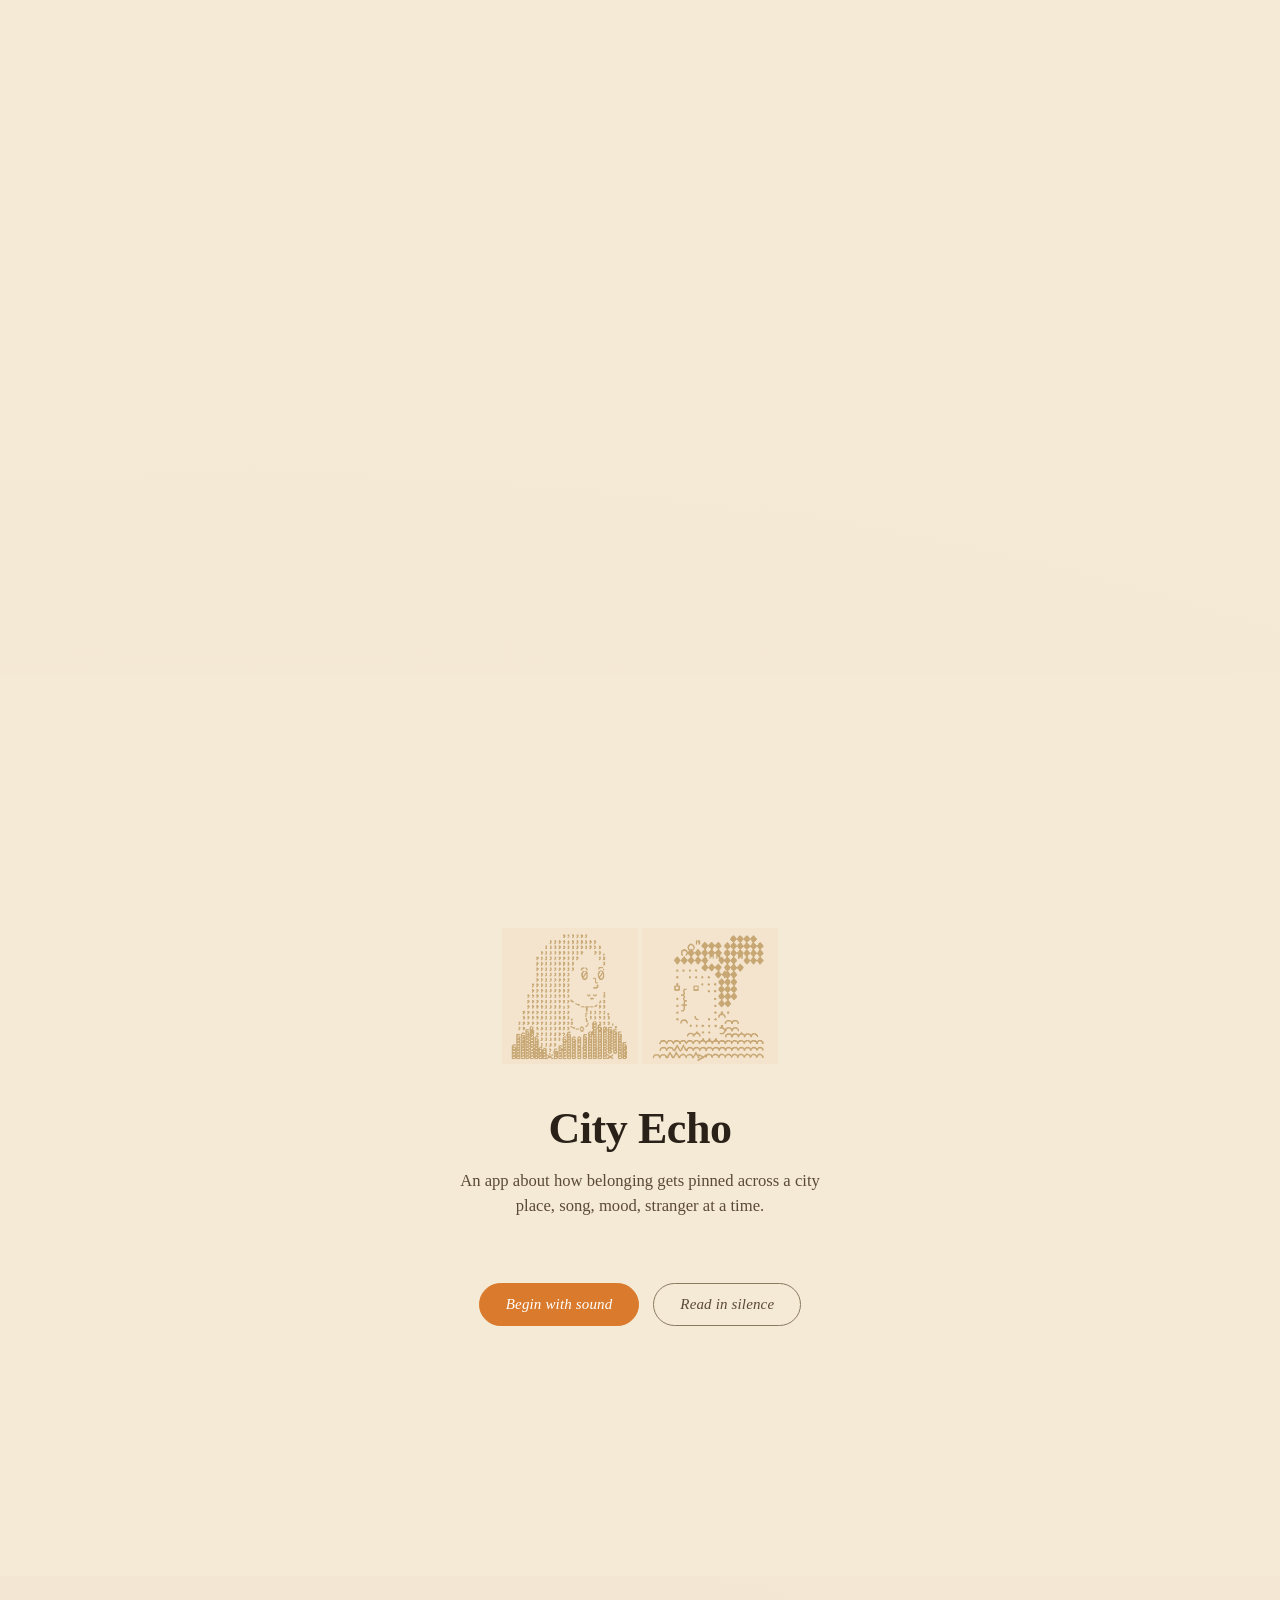
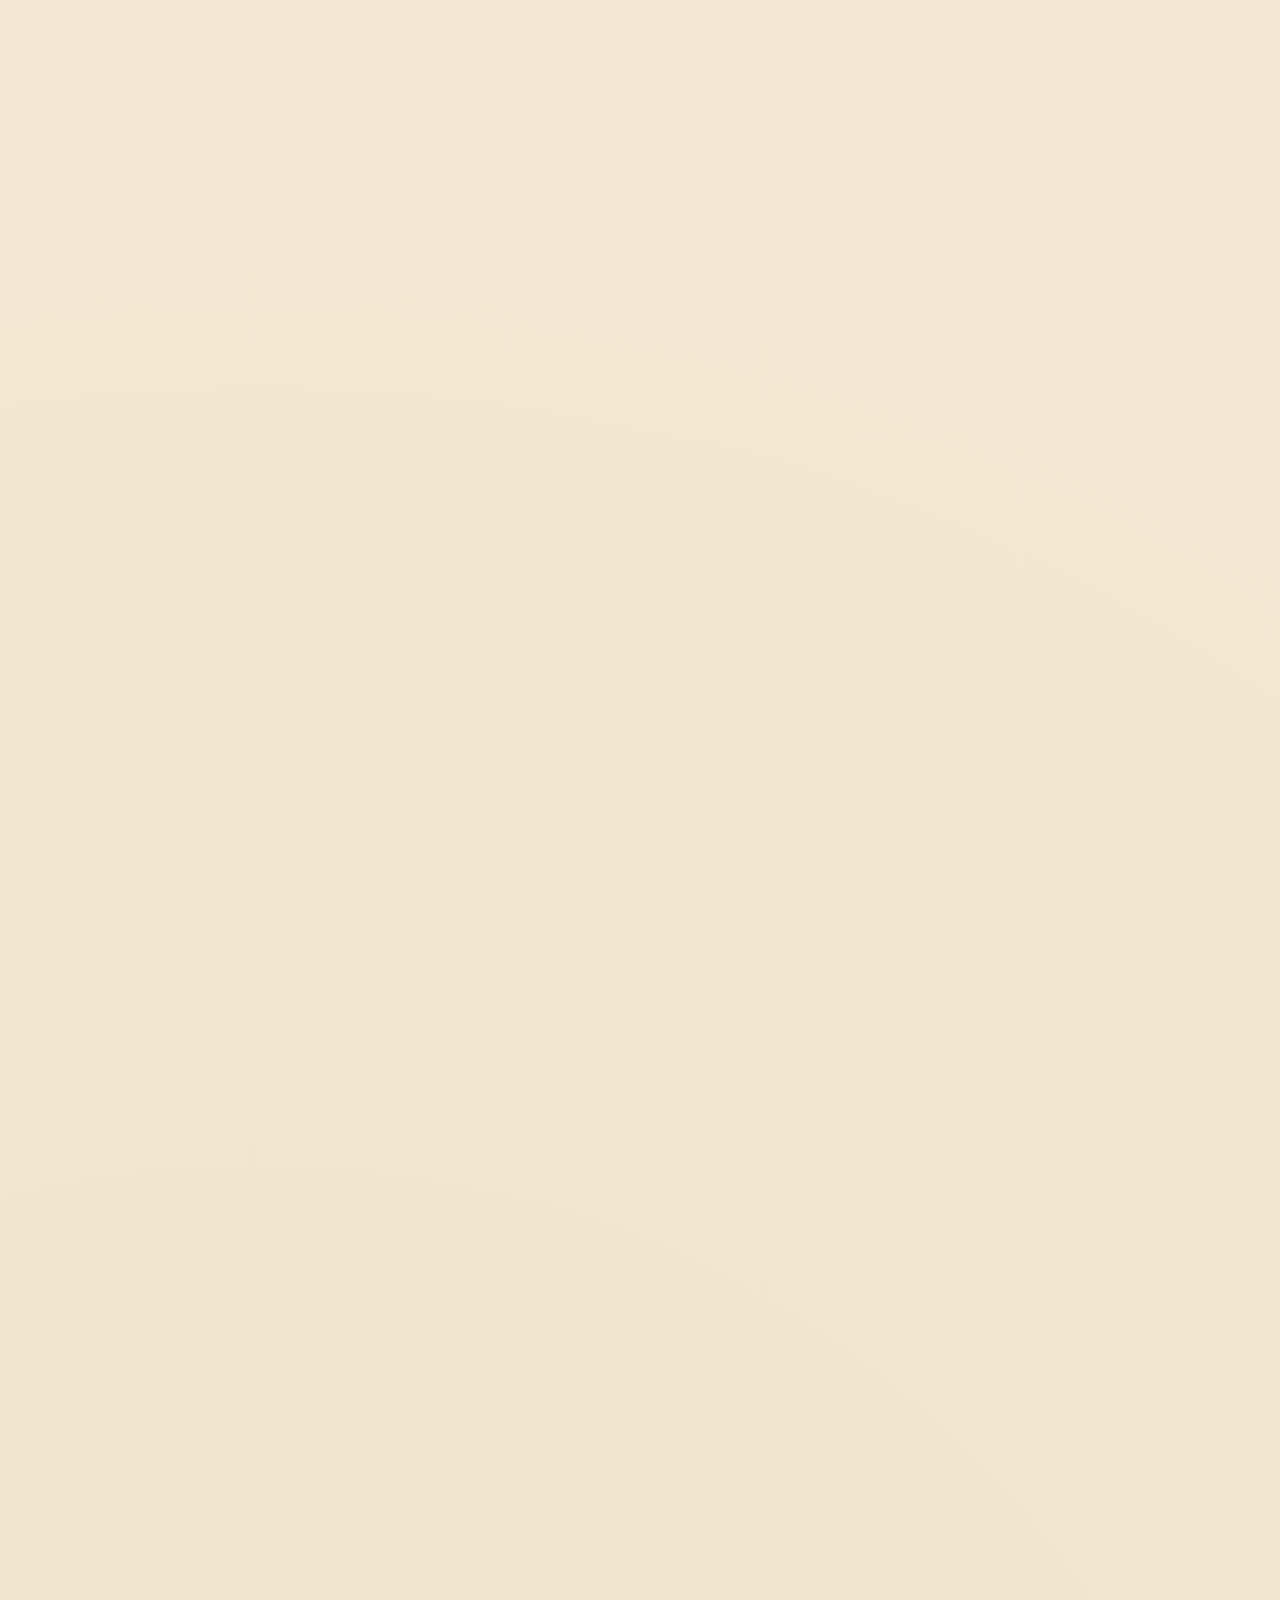
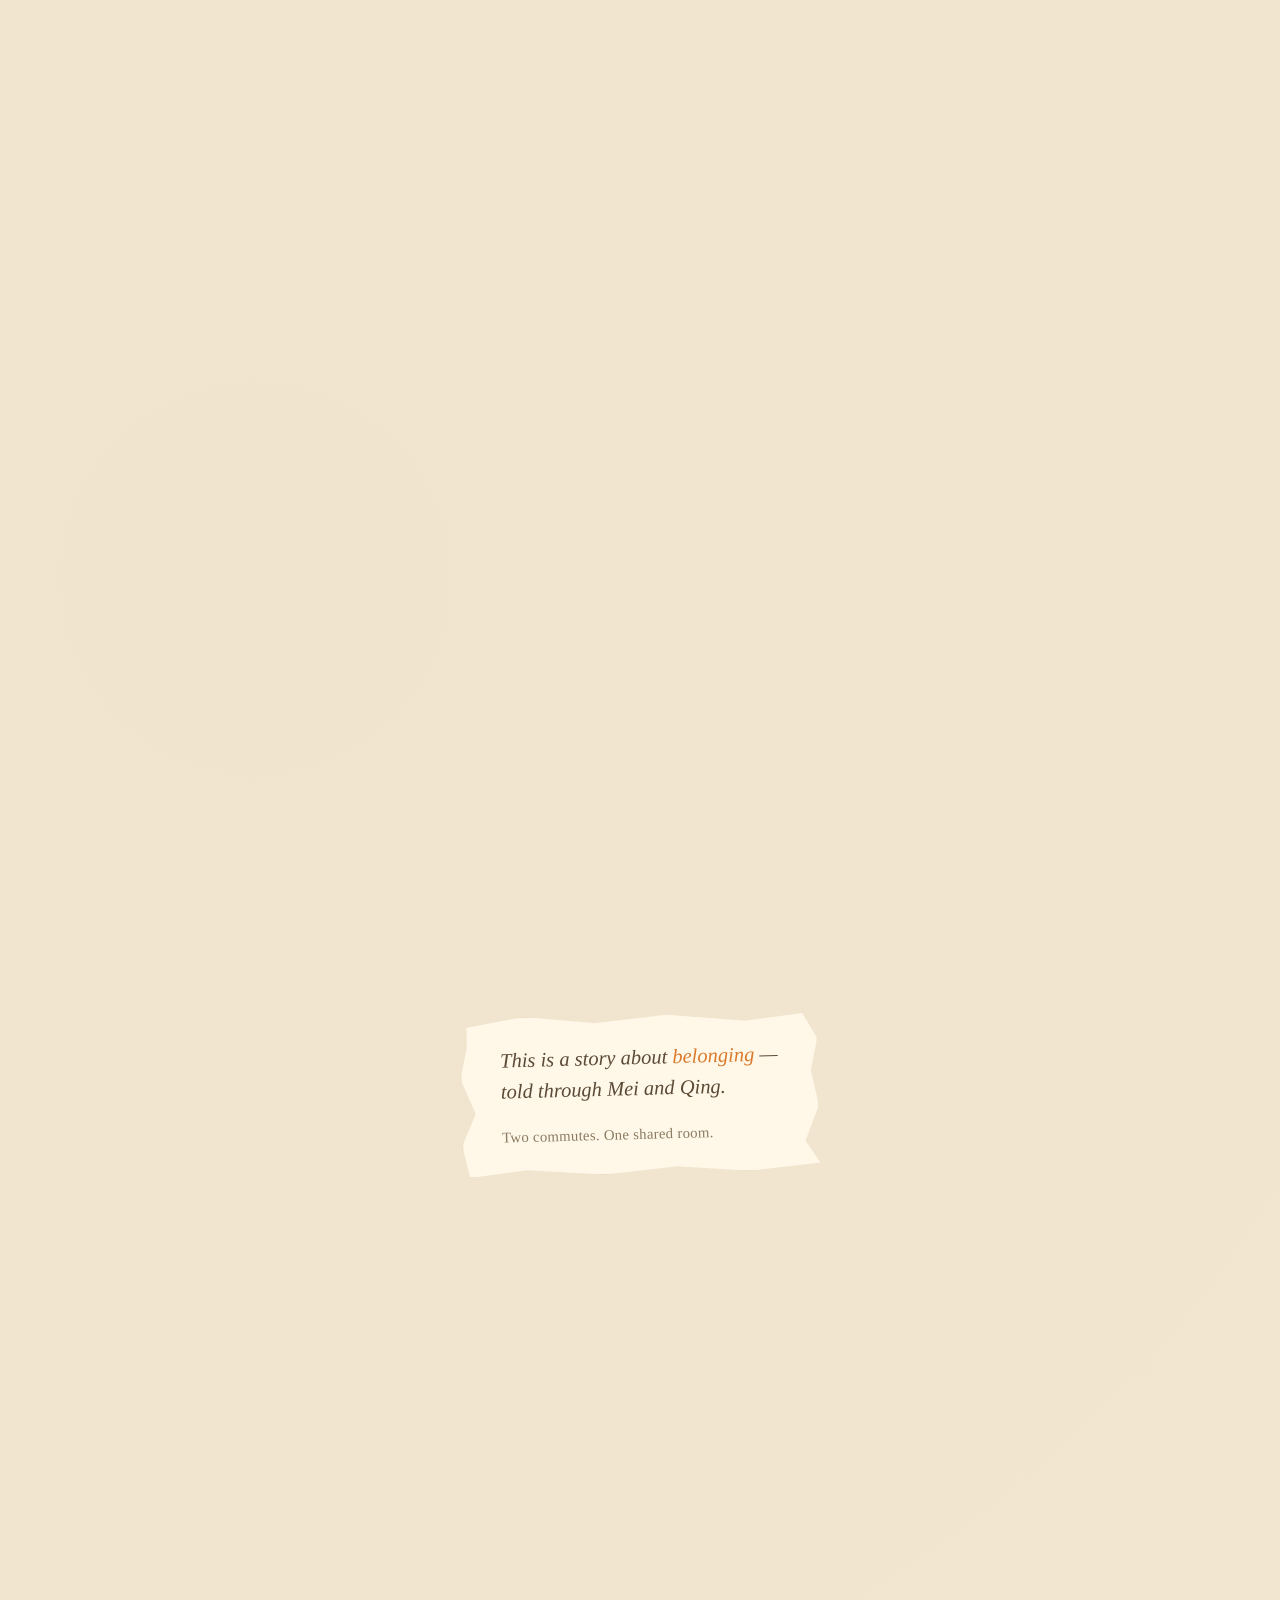
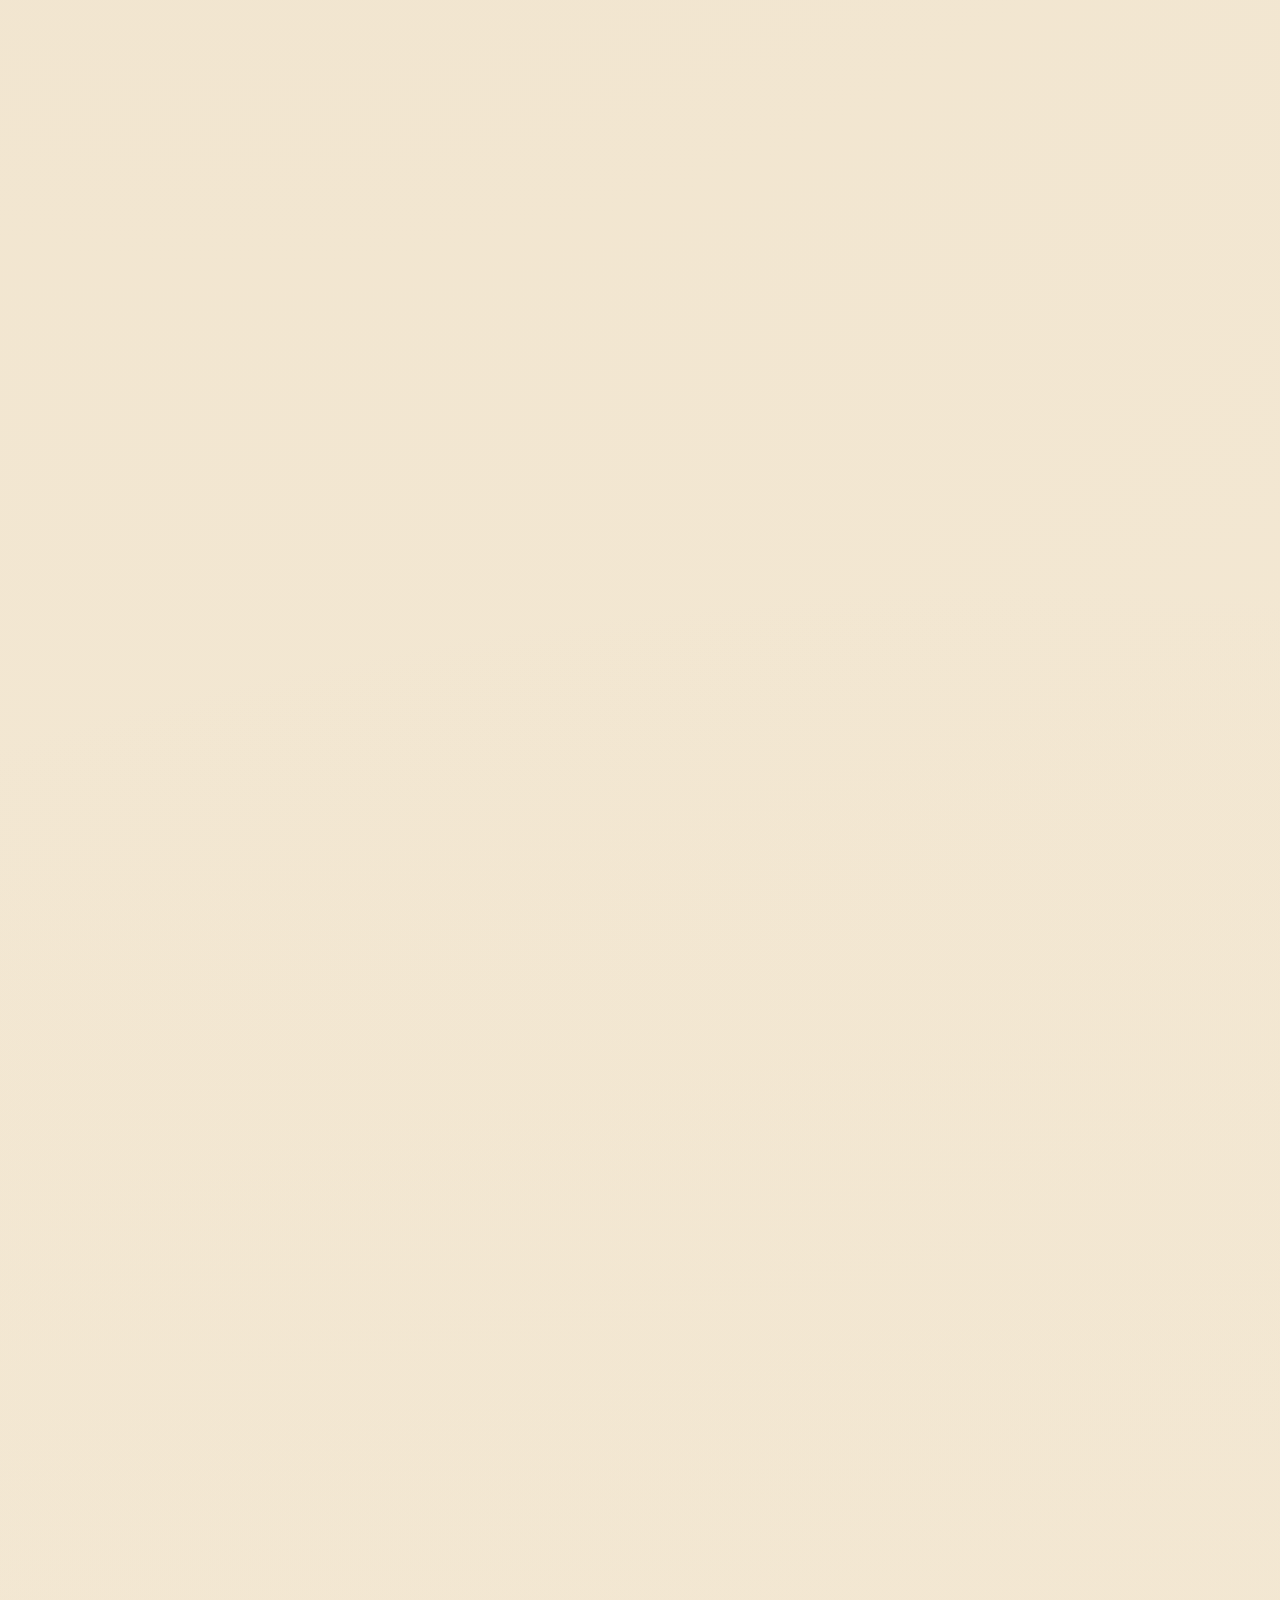
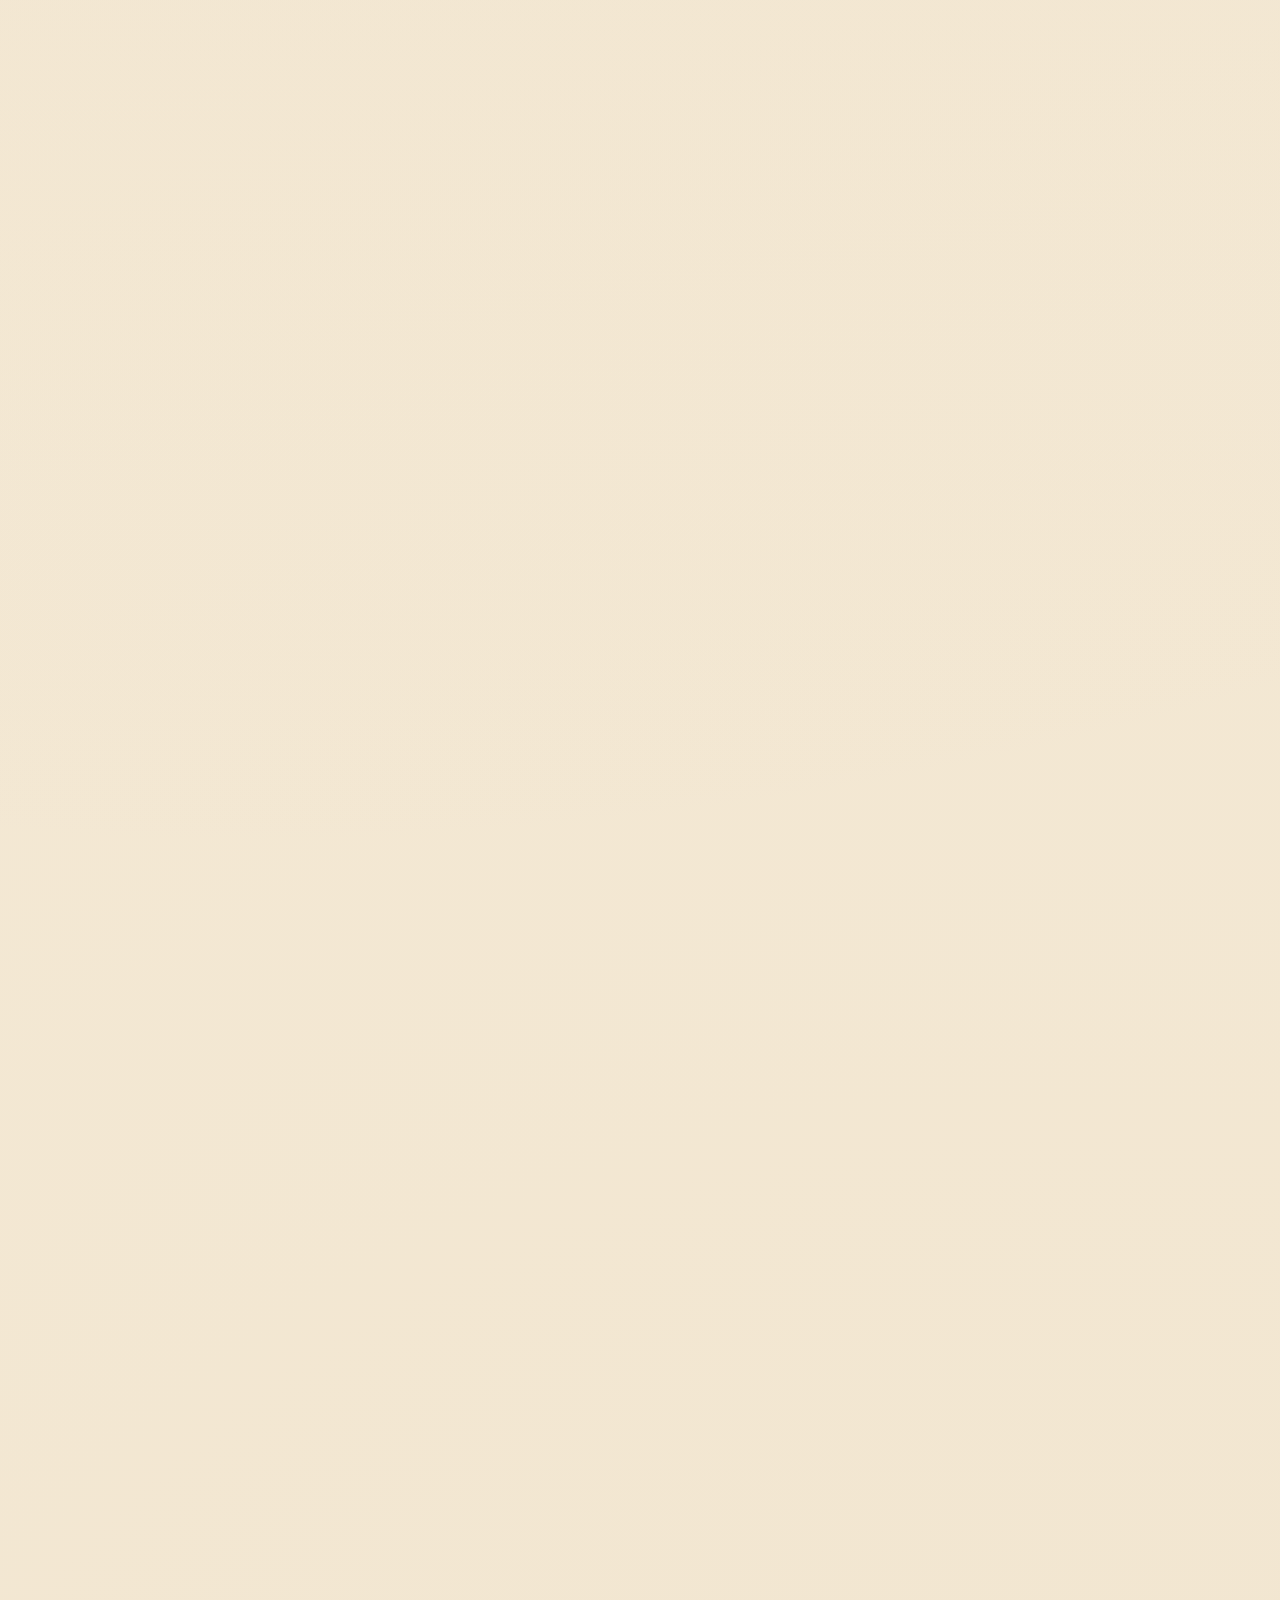
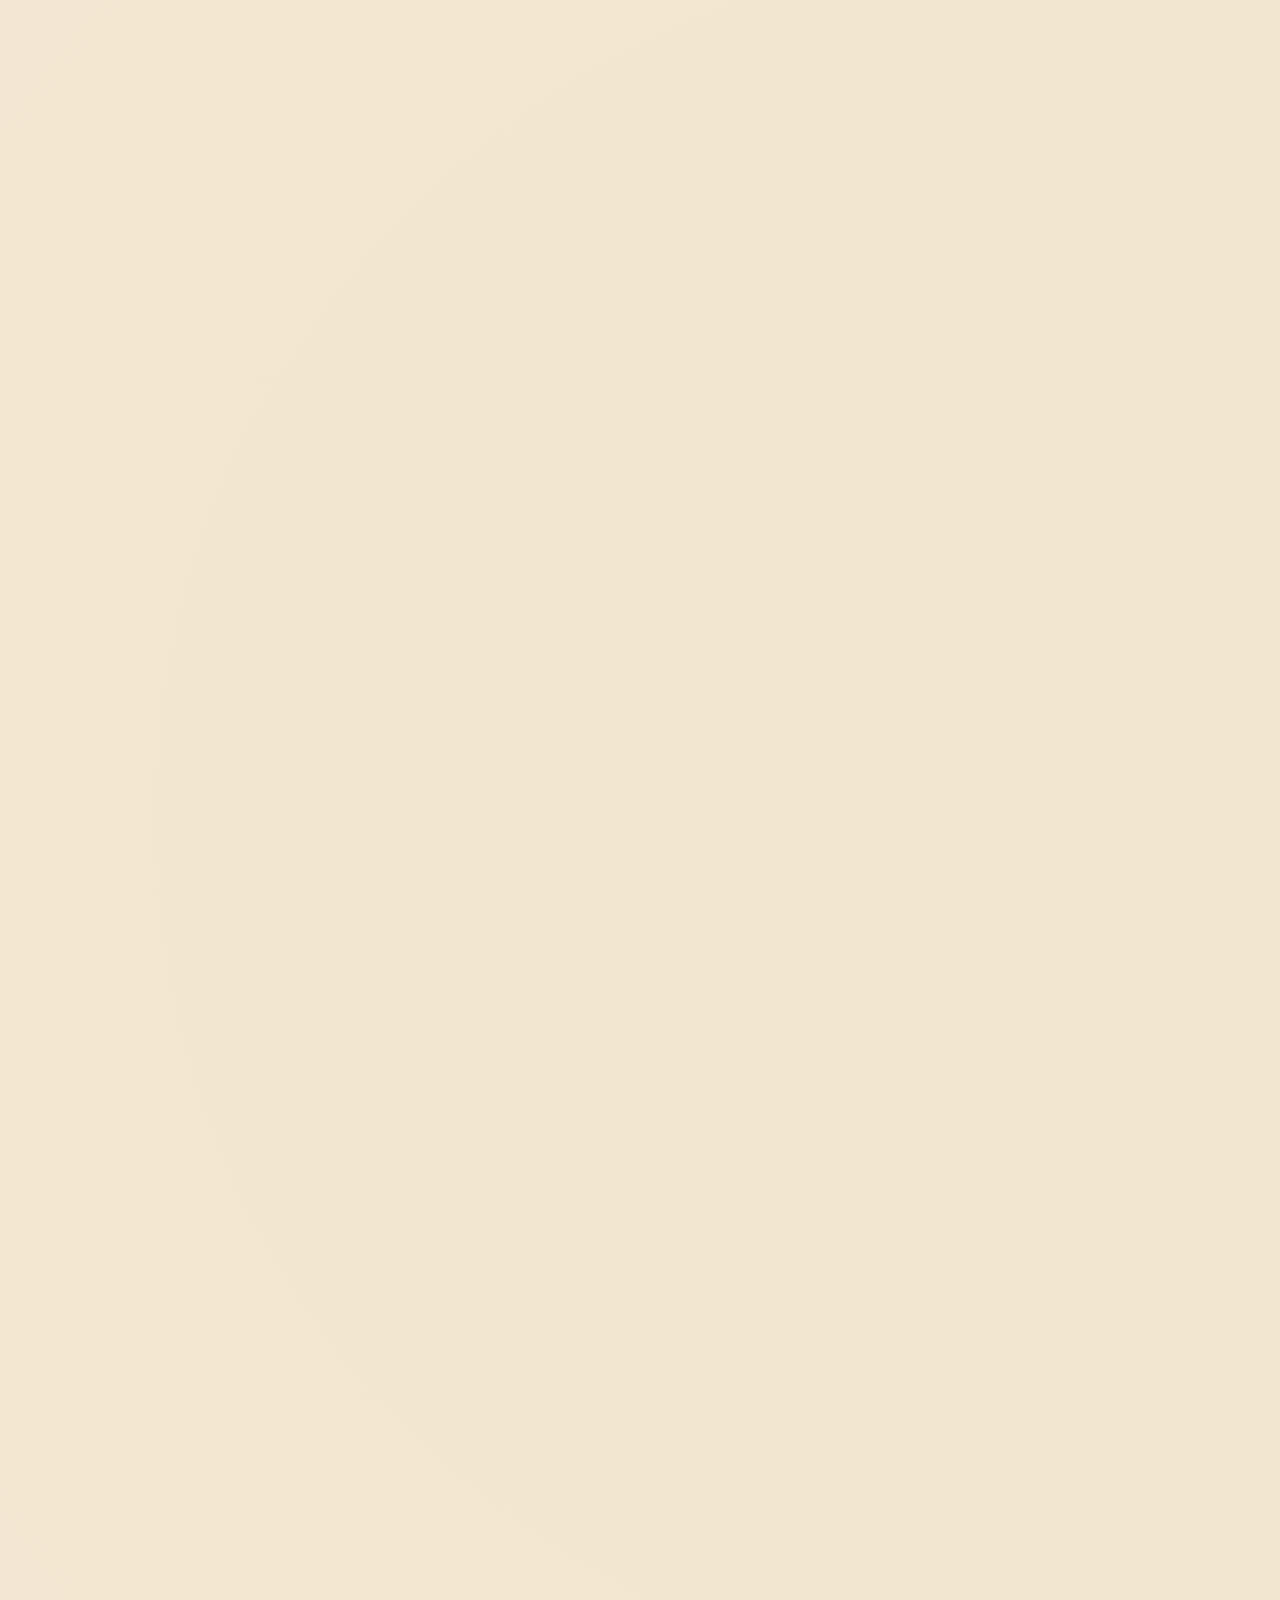
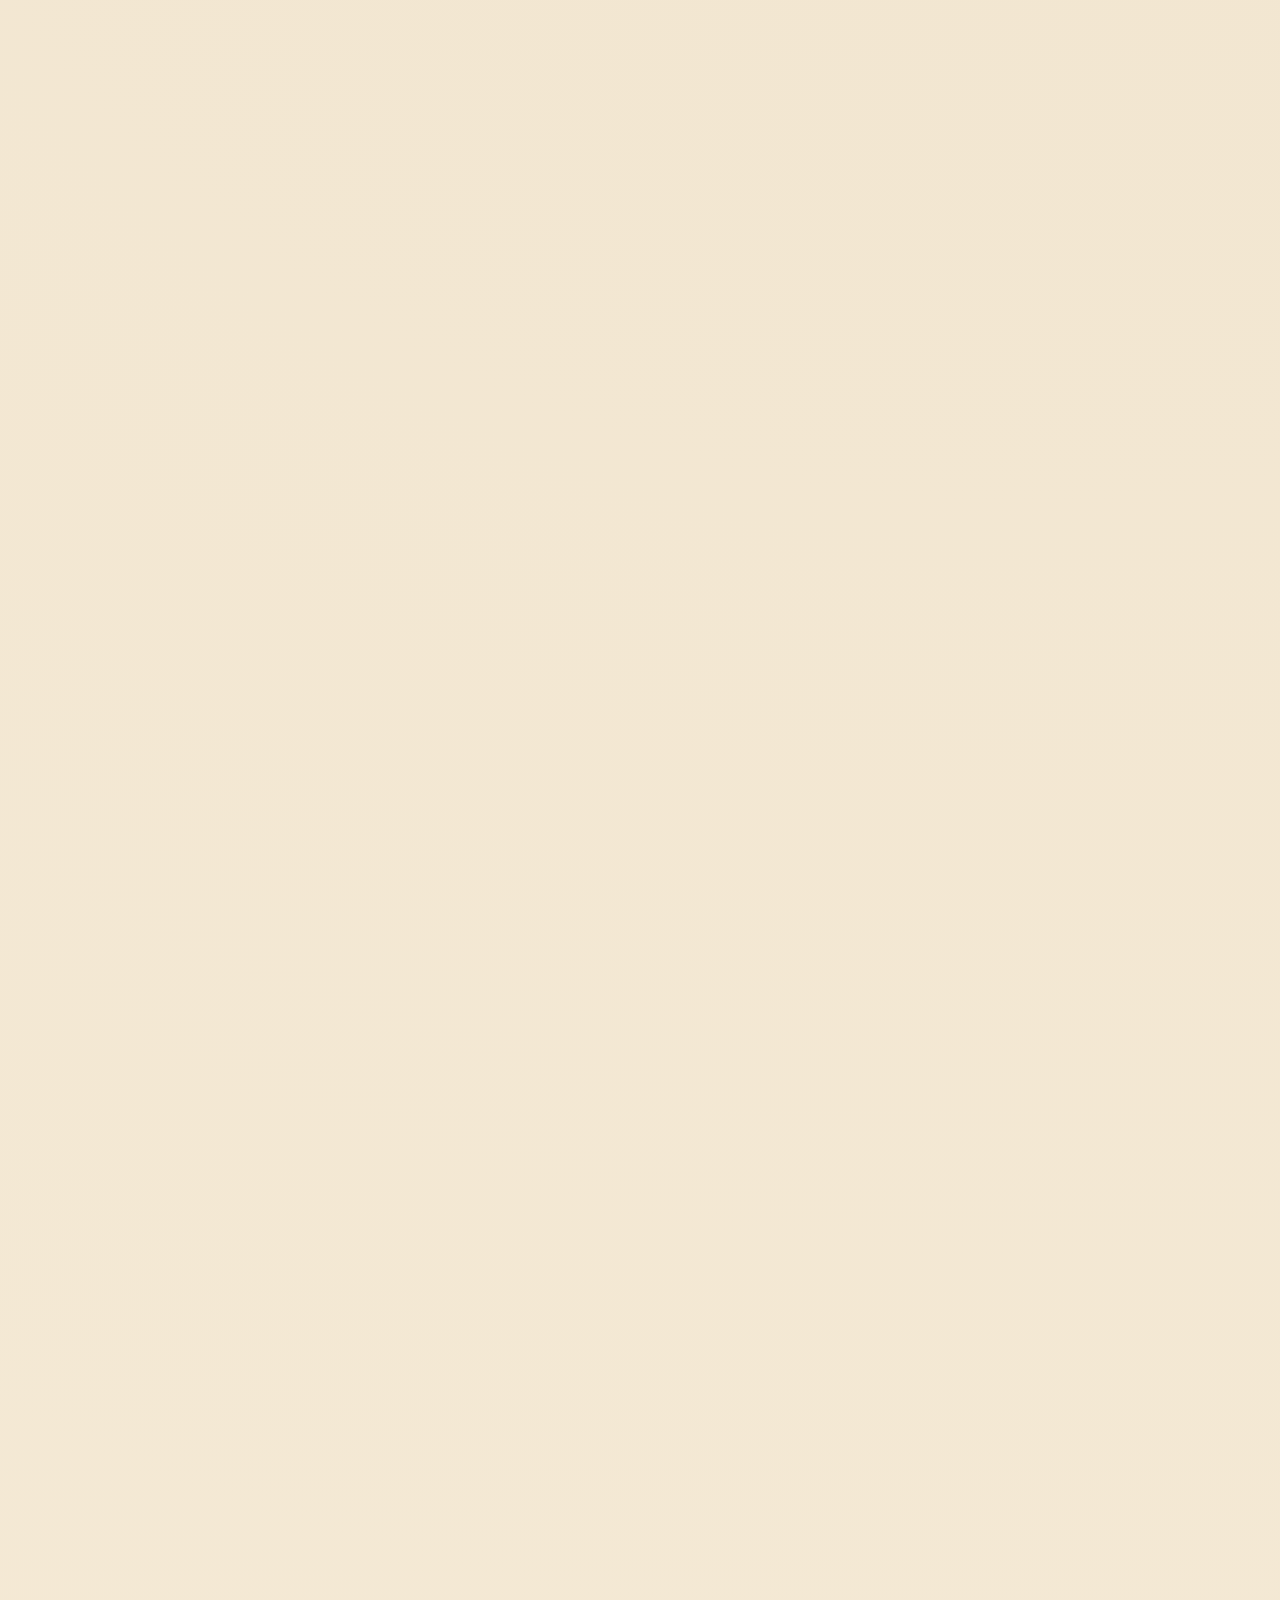
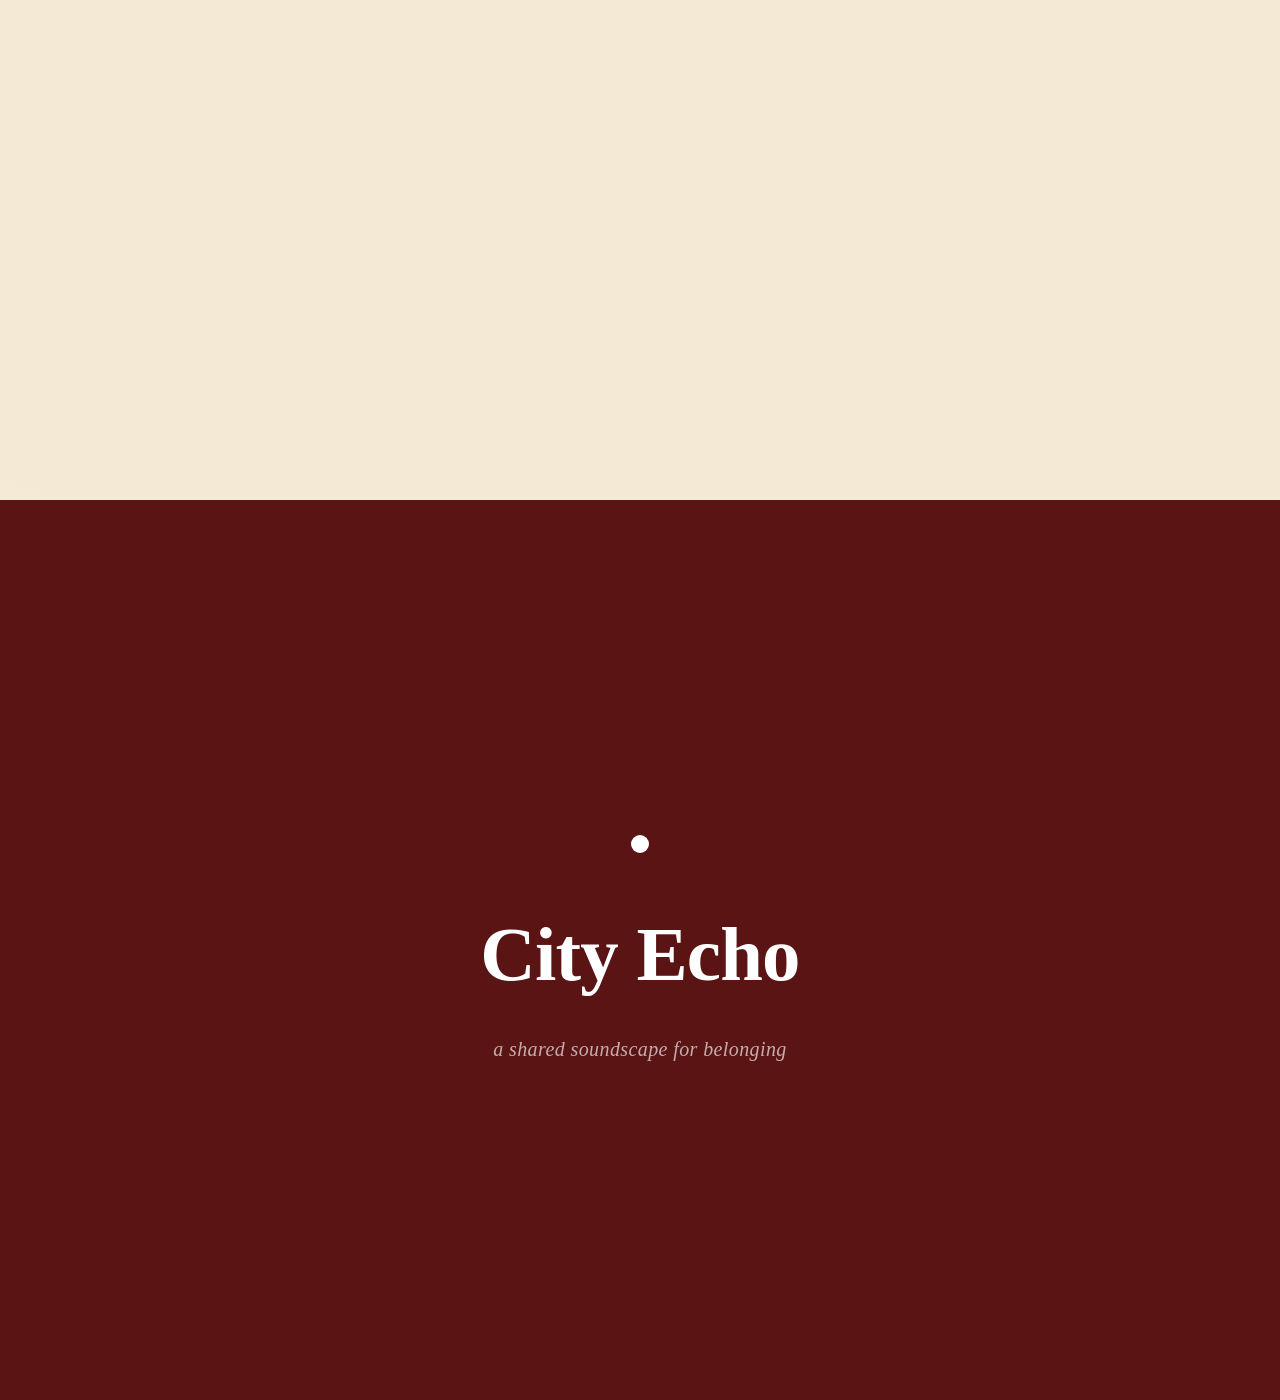
==== commit d6293725: "feat: fullscreen gate + scroll-driven protagonist intro Lock first paint behind a Pudding-style gate" ====
--- a/index.html
+++ b/index.html
@@ -7,22 +7,29 @@
   <link rel="icon" type="image/svg+xml" href="data:image/svg+xml,%3Csvg xmlns='http://www.w3.org/2000/svg' viewBox='0 0 32 32'%3E%3Ccircle cx='16' cy='16' r='12' fill='%235a1414'/%3E%3C/svg%3E" />
   <link rel="stylesheet" href="styles.css" />
 </head>
-<body>
-
-  <!-- ============================================================
-       OPENER — Two-page editorial intro.
-       Page 1: wordmark + one-line deck (what the project is).
-       Page 2: a single enlarged trace-note (who the story is about).
-       Both participate in the y-mandatory scroll-snap chain below.
-       ============================================================ -->
-  <header class="opener">
-    <h1 class="opener-title">City Echo</h1>
-    <p class="opener-deck">An app about how belonging gets pinned across a city — one place, one song, one stranger at a time.</p>
-
-    <!-- Start gate — satisfies browser autoplay policy. A synchronous
-         audio.play() inside the click handler is the only reliable unlock
-         path on Chrome + Safari + iOS. Either button unlocks audio; the
-         sound button plays unmuted, silence leaves it muted for later. -->
+<body class="gate-open">
+
+  <!-- ============================================================
+       GATE OVERLAY — full-screen fixed layer shown on load. Body scroll
+       is locked via body.gate-open until the reader clicks a button.
+       On click, .is-dismissed triggers a slide-up transform and body
+       unlocks; the reader then scrolls through the portrait-focus frames.
+       ============================================================ -->
+  <section class="gate-overlay" data-gate-overlay aria-label="Begin">
+    <div class="gate-overlay__portraits">
+      <figure class="portrait portrait--gate" data-portrait-gate="mei">
+        <img class="portrait__img" src="mei_avatar.png" alt="Mei — a UTS student, ASCII-style portrait" />
+      </figure>
+      <figure class="portrait portrait--gate" data-portrait-gate="qing">
+        <img class="portrait__img" src="qing_avatar.png" alt="Qing — a commuter, ASCII-style portrait" />
+      </figure>
+    </div>
+
+    <h1 class="gate-overlay__title">City Echo</h1>
+    <p class="gate-overlay__deck">An app about how belonging gets pinned across a city<br />place, song, mood, stranger at a time.</p>
+
+    <!-- Start gate — a click here satisfies the browser autoplay policy
+         and simultaneously unlocks body scroll. -->
     <div class="audio-gate" data-audio-gate>
       <button type="button" class="audio-gate__btn audio-gate__btn--sound" data-audio-gate-sound>
         Begin with sound
@@ -31,9 +38,39 @@
         Read in silence
       </button>
     </div>
-
-    <p class="opener-scroll-hint">scroll ↓</p>
-  </header>
+  </section>
+
+  <!-- ============================================================
+       HERO — scroll-driven protagonist introduction.
+       .hero-stage is sticky: two portraits stay pinned while 3 invisible
+       .hero-frame blocks scroll past. Each frame sets a tone via
+       IntersectionObserver: neutral → mei-focus → qing-focus.
+       ============================================================ -->
+  <section class="hero-stage" aria-label="Meet Mei and Qing">
+    <div class="portraits" data-portraits>
+      <figure class="portrait" data-portrait="mei">
+        <img class="portrait__img" src="mei_avatar.png" alt="Mei — a UTS student, ASCII-style portrait" />
+        <figcaption class="portrait__name">Mei</figcaption>
+        <div class="portrait__bubble" aria-hidden="true">
+          A student. UTS Library. Stuck on repeat.
+        </div>
+      </figure>
+      <figure class="portrait" data-portrait="qing">
+        <img class="portrait__img" src="qing_avatar.png" alt="Qing — a commuter, ASCII-style portrait" />
+        <figcaption class="portrait__name">Qing</figcaption>
+        <div class="portrait__bubble" aria-hidden="true">
+          A commuter. Burwood to Wynyard. Tired, unsure.
+        </div>
+      </figure>
+    </div>
+    <p class="hero-scroll-hint">scroll ↓</p>
+  </section>
+
+  <!-- Three invisible scroll-snap frames that drive the portrait focus.
+       Each frame is 100vh; the stage above stays pinned as they pass. -->
+  <div class="hero-frame" data-focus="none"></div>
+  <div class="hero-frame" data-focus="mei"></div>
+  <div class="hero-frame" data-focus="qing"></div>
 
   <section class="opener-card" aria-label="About this story">
     <div class="trace-note">
--- a/styles.css
+++ b/styles.css
@@ -113,58 +113,102 @@
 /* -----------------------------
    Opener (full-viewport hero)
    ----------------------------- */
-/* Sticky wordmark: stays pinned to the top of the viewport as the opener-card
-   scrolls in from below. Content sits in the UPPER third of the viewport so the
-   note has room to rise into the lower half without overlapping the title. */
-.opener {
-  height: 100vh;
+/* -----------------------------
+   GATE OVERLAY — fullscreen lock on first paint. While body.gate-open is
+   set, page scroll is disabled so the reader has to choose sound or silence
+   before proceeding. Click either button → .is-dismissed slides the overlay
+   up and JS removes body.gate-open to unlock the rest of the page.
+   ----------------------------- */
+body.gate-open {
+  overflow: hidden;
+}
+
+.gate-overlay {
+  position: fixed;
+  inset: 0;
+  background: var(--tone-bg);
   display: flex;
   flex-direction: column;
-  justify-content: flex-start;
+  justify-content: center;
   align-items: center;
   text-align: center;
-  padding: 34vh 5vw 0;
-  position: sticky;
-  top: 0;
-  z-index: 1;
-  scroll-snap-align: start;
-  scroll-snap-stop: always;
-}
-
-.eyebrow {
-  font-family: var(--sans);
-  font-size: 13px;
-  letter-spacing: 0.18em;
-  text-transform: uppercase;
-  color: var(--ink-faint);
-  margin: 0 0 32px;
-}
-
-.opener-title {
+  padding: 5vh 5vw;
+  z-index: 200;
+  transition: transform 0.9s cubic-bezier(0.76, 0, 0.24, 1), opacity 0.6s ease 0.3s;
+}
+.gate-overlay.is-dismissed {
+  transform: translateY(-100vh);
+  opacity: 0;
+  pointer-events: none;
+}
+
+.gate-overlay__portraits {
+  display: flex;
+  gap: 0;
+  margin: 0 0 40px;
+}
+.portrait--gate {
+  margin: 0;
+  width: 140px;
+  height: 140px;
+  border: 2px solid transparent;
+}
+.portrait--gate .portrait__img {
+  display: block;
+  width: 100%;
+  height: 100%;
+  object-fit: cover;
+  user-select: none;
+  -webkit-user-drag: none;
+}
+
+.gate-overlay__title {
   font-family: var(--serif);
   font-size: clamp(32px, 3.6vw, 44px);
   font-weight: 600;
   line-height: 1.05;
-  margin: 0 0 20px;
+  margin: 0 0 16px;
   color: var(--ink);
   letter-spacing: -0.01em;
 }
-
-.opener-title em {
-  font-style: italic;
-  color: var(--signal);
-}
-
-.opener-deck {
+.gate-overlay__deck {
   font-family: var(--serif);
   font-size: clamp(15px, 1.3vw, 18px);
   line-height: 1.5;
   color: var(--ink-soft);
   max-width: 520px;
-  margin: 0;
-}
-
-.opener-scroll-hint {
+  margin: 0 0 32px;
+}
+
+/* -----------------------------
+   HERO STAGE — pinned two-portrait scene. The .hero-stage div stays at the
+   centre of the viewport while 3 .hero-frame snap targets scroll past it.
+   Each frame sets [data-focus] and JS flips .is-focus on the matching
+   portrait, so the reader walks through: neutral → Mei → Qing.
+   ----------------------------- */
+.hero-stage {
+  position: sticky;
+  top: 0;
+  height: 100vh;
+  width: 100%;
+  display: flex;
+  flex-direction: column;
+  justify-content: center;
+  align-items: center;
+  text-align: center;
+  z-index: 1;
+  scroll-snap-align: start;
+}
+
+.hero-frame {
+  height: 100vh;
+  scroll-snap-align: start;
+  scroll-snap-stop: always;
+  /* invisible; exists only so IntersectionObserver has a scroll target */
+  pointer-events: none;
+}
+
+.hero-scroll-hint {
   font-family: var(--sans);
   font-size: 12px;
   letter-spacing: 0.3em;
@@ -175,11 +219,108 @@
   animation: bob 2.2s ease-in-out infinite;
   transition: opacity 0.6s ease;
 }
-
-/* Hide the scroll hint once page 2's note has arrived — the cue is done. */
-body.card-in-view .opener-scroll-hint {
-  opacity: 0;
-  pointer-events: none;
+/* Hide the scroll hint once the reader has moved past the neutral frame. */
+body.hero-advanced .hero-scroll-hint {
+  opacity: 0;
+  pointer-events: none;
+}
+
+/* -----------------------------
+   Portrait gallery — two side-by-side character portraits on the hero.
+   Auto-cycle: JS toggles .is-focus between .portrait[data-portrait="mei"]
+   and [data-portrait="qing"] every ~3.5s. The focused portrait gets a
+   signal-colour ring + elevated z-index, and its tooltip bubble fades in.
+   ----------------------------- */
+.portraits {
+  display: flex;
+  gap: 0;                    /* portraits touch — "two commutes, one shared room" */
+  margin: 0 0 28px;
+  position: relative;        /* anchor for bubbles beneath */
+}
+
+.portrait {
+  position: relative;
+  margin: 0;
+  width: 140px;
+  height: 140px;
+  border: 2px solid transparent;
+  transition: border-color 0.5s ease, transform 0.5s ease, box-shadow 0.5s ease, z-index 0s linear 0.25s;
+  z-index: 1;
+}
+
+.portrait__img {
+  display: block;
+  width: 100%;
+  height: 100%;
+  object-fit: cover;
+  user-select: none;
+  -webkit-user-drag: none;
+}
+
+.portrait__name {
+  position: absolute;
+  bottom: 6px;
+  right: 8px;
+  font-family: var(--sans);
+  font-size: 14px;
+  font-weight: 700;
+  letter-spacing: 0.06em;
+  color: var(--ink);
+  background: rgba(252, 246, 232, 0.82);
+  padding: 3px 9px;
+  border-radius: 2px;
+  opacity: 0;
+  transition: opacity 0.4s ease;
+}
+
+/* Focused portrait — signal-colour ring, raised above neighbour, name revealed. */
+.portrait.is-focus {
+  border-color: var(--signal);
+  box-shadow: 0 0 0 4px color-mix(in oklab, var(--signal) 22%, transparent);
+  z-index: 2;
+  transition: border-color 0.5s ease, transform 0.5s ease, box-shadow 0.5s ease, z-index 0s;
+}
+.portrait.is-focus .portrait__name { opacity: 1; }
+
+/* Tooltip bubble — hangs below the focused portrait with a pointer triangle.
+   Both bubbles occupy the same absolute slot; only the focused one is shown. */
+.portrait__bubble {
+  position: absolute;
+  top: calc(100% + 14px);
+  left: 50%;
+  transform: translate(-50%, -4px);
+  width: min(280px, 80vw);
+  padding: 12px 16px;
+  background: rgba(252, 246, 232, 0.92);
+  border: 1px solid rgba(184, 154, 106, 0.45);
+  border-radius: 6px;
+  font-family: var(--serif);
+  font-size: 15px;
+  font-style: italic;
+  line-height: 1.45;
+  text-align: left;
+  color: var(--ink-soft);
+  opacity: 0;
+  pointer-events: none;
+  transition: opacity 0.4s ease, transform 0.4s ease;
+  z-index: 3;
+}
+/* Little triangle tail pointing up at the focused portrait. */
+.portrait__bubble::before {
+  content: '';
+  position: absolute;
+  top: -6px;
+  left: 50%;
+  transform: translateX(-50%) rotate(45deg);
+  width: 10px;
+  height: 10px;
+  background: rgba(252, 246, 232, 0.92);
+  border-top: 1px solid rgba(184, 154, 106, 0.45);
+  border-left: 1px solid rgba(184, 154, 106, 0.45);
+}
+.portrait.is-focus .portrait__bubble {
+  opacity: 1;
+  transform: translate(-50%, 0);
 }
 
 /* -----------------------------
@@ -228,12 +369,6 @@
   border: 1px solid var(--ink-faint);
 }
 .audio-gate__btn--silent:hover { color: var(--ink); border-color: var(--ink-soft); }
-
-/* Hide scroll hint until the gate closes — the buttons are the CTA. */
-.opener:not(.is-gate-closed) .opener-scroll-hint {
-  opacity: 0;
-  pointer-events: none;
-}
 
 /* -----------------------------
    Persistent sound toggle — fixed top-right after the gate closes.
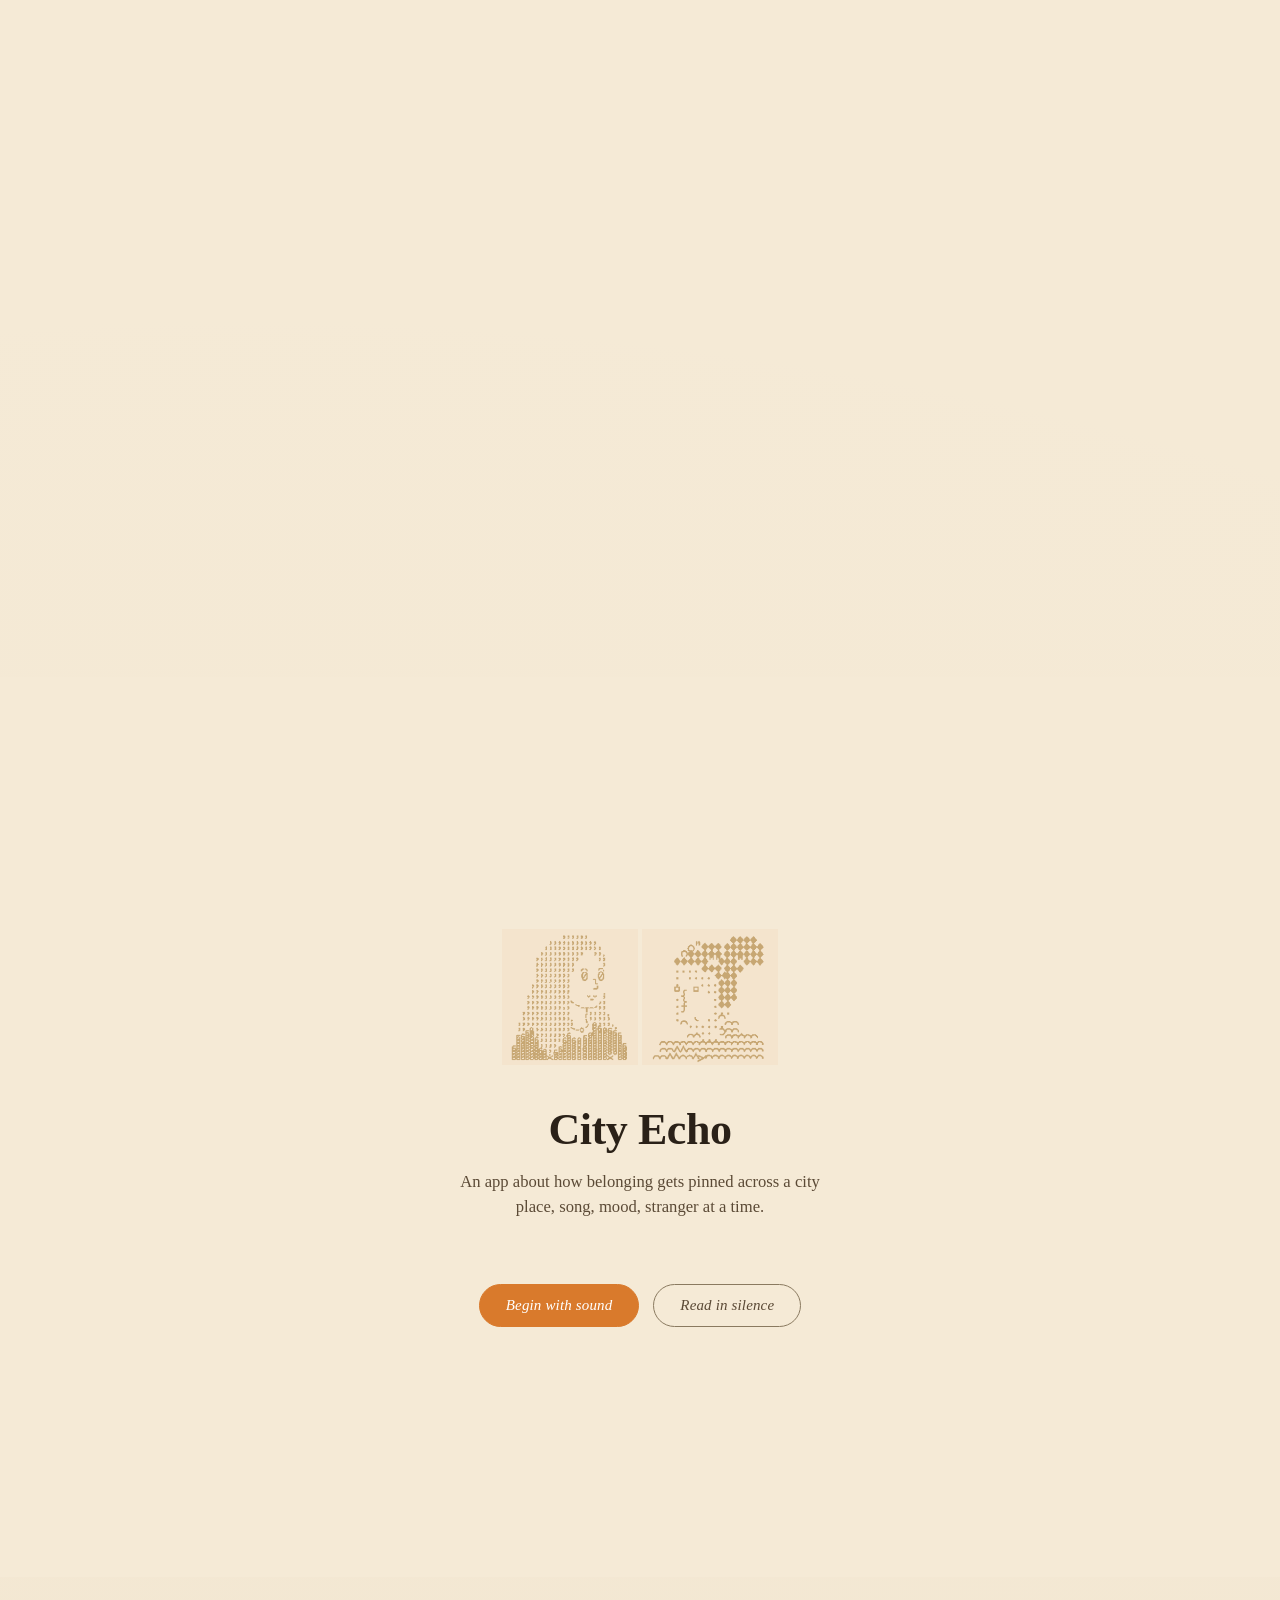
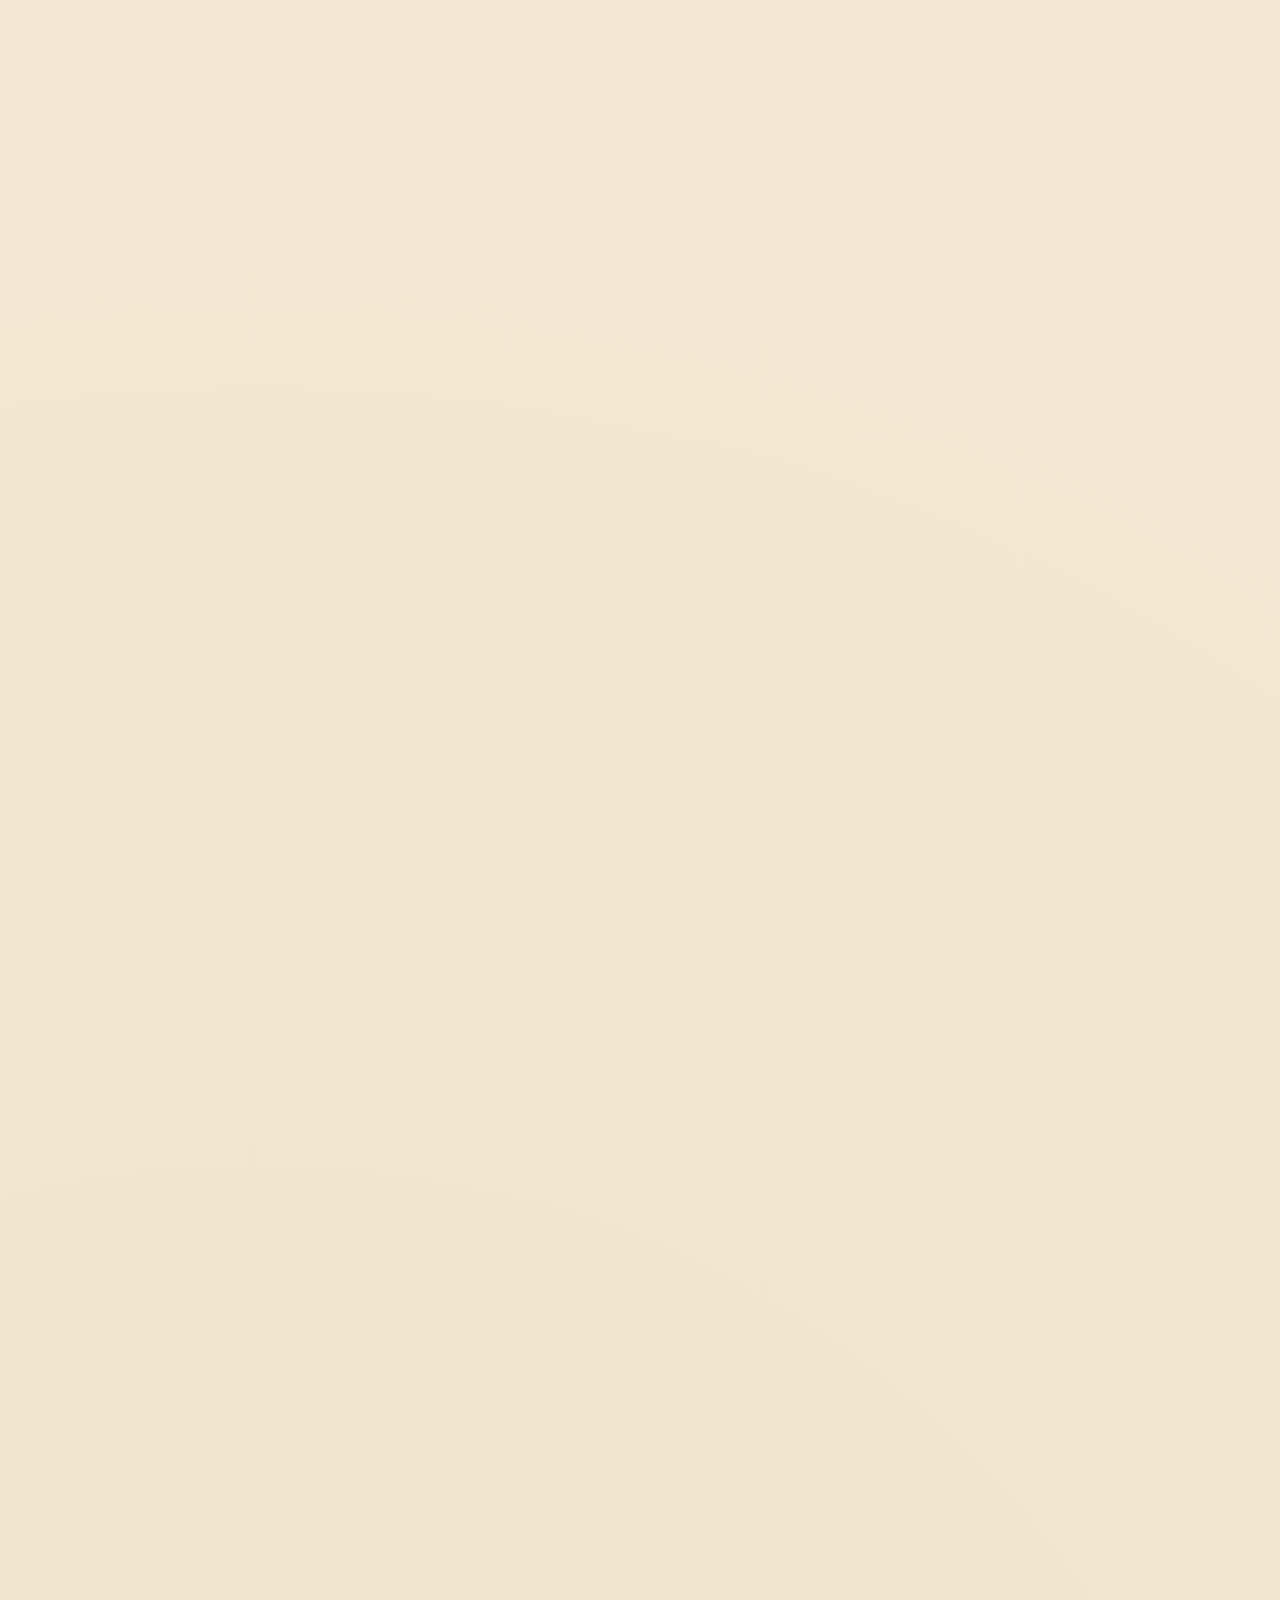
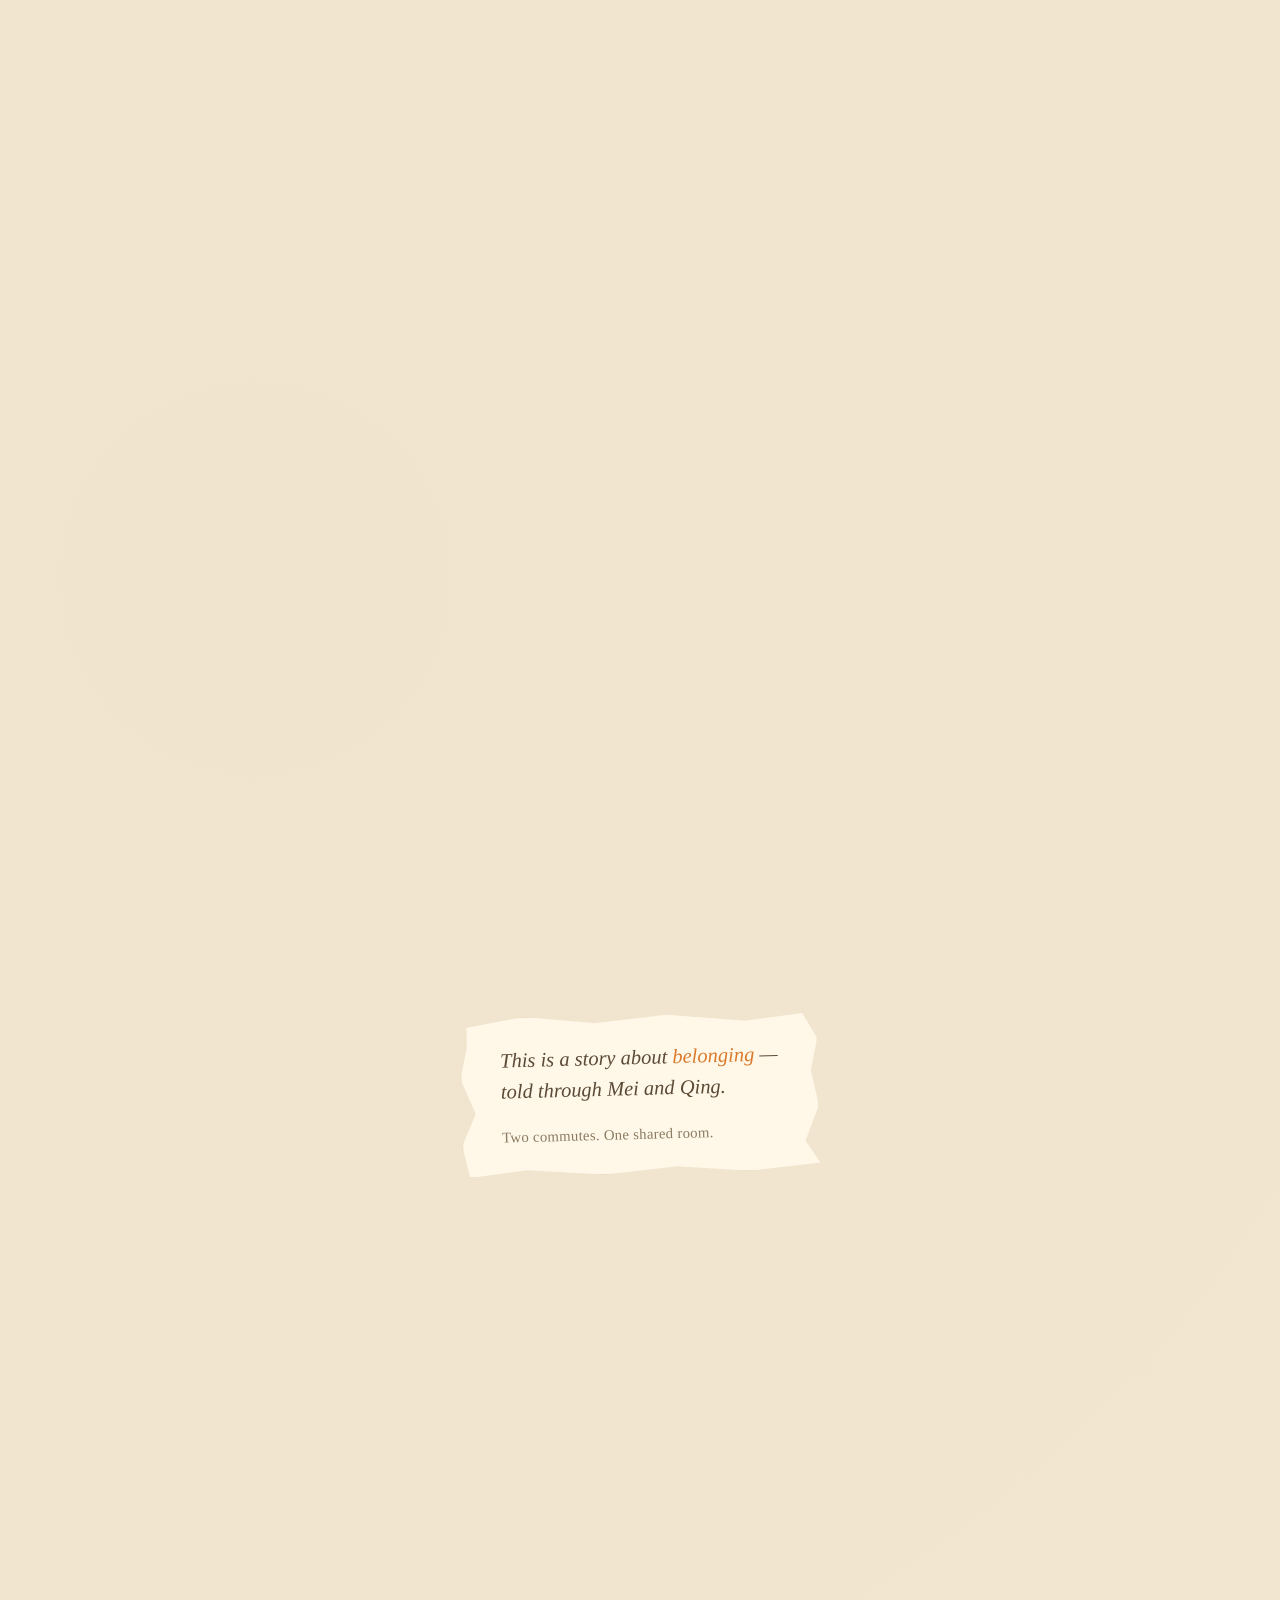
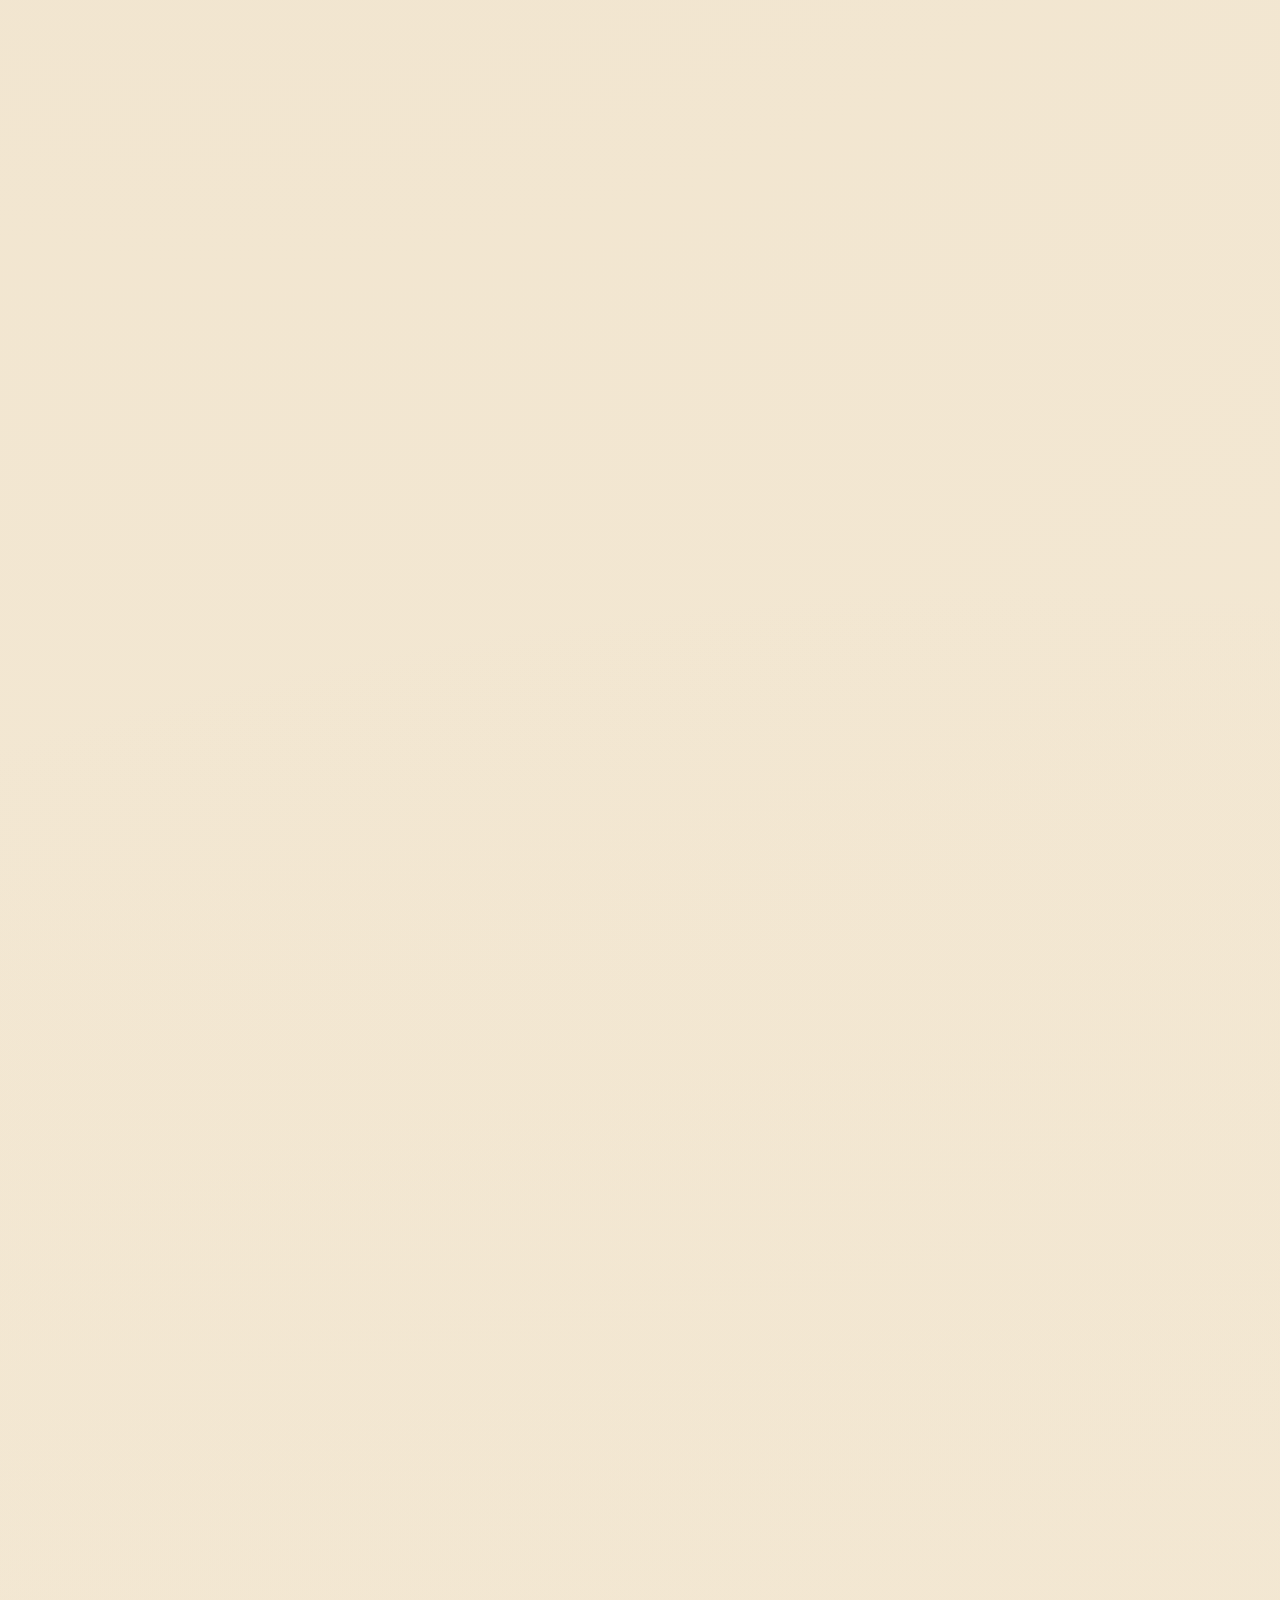
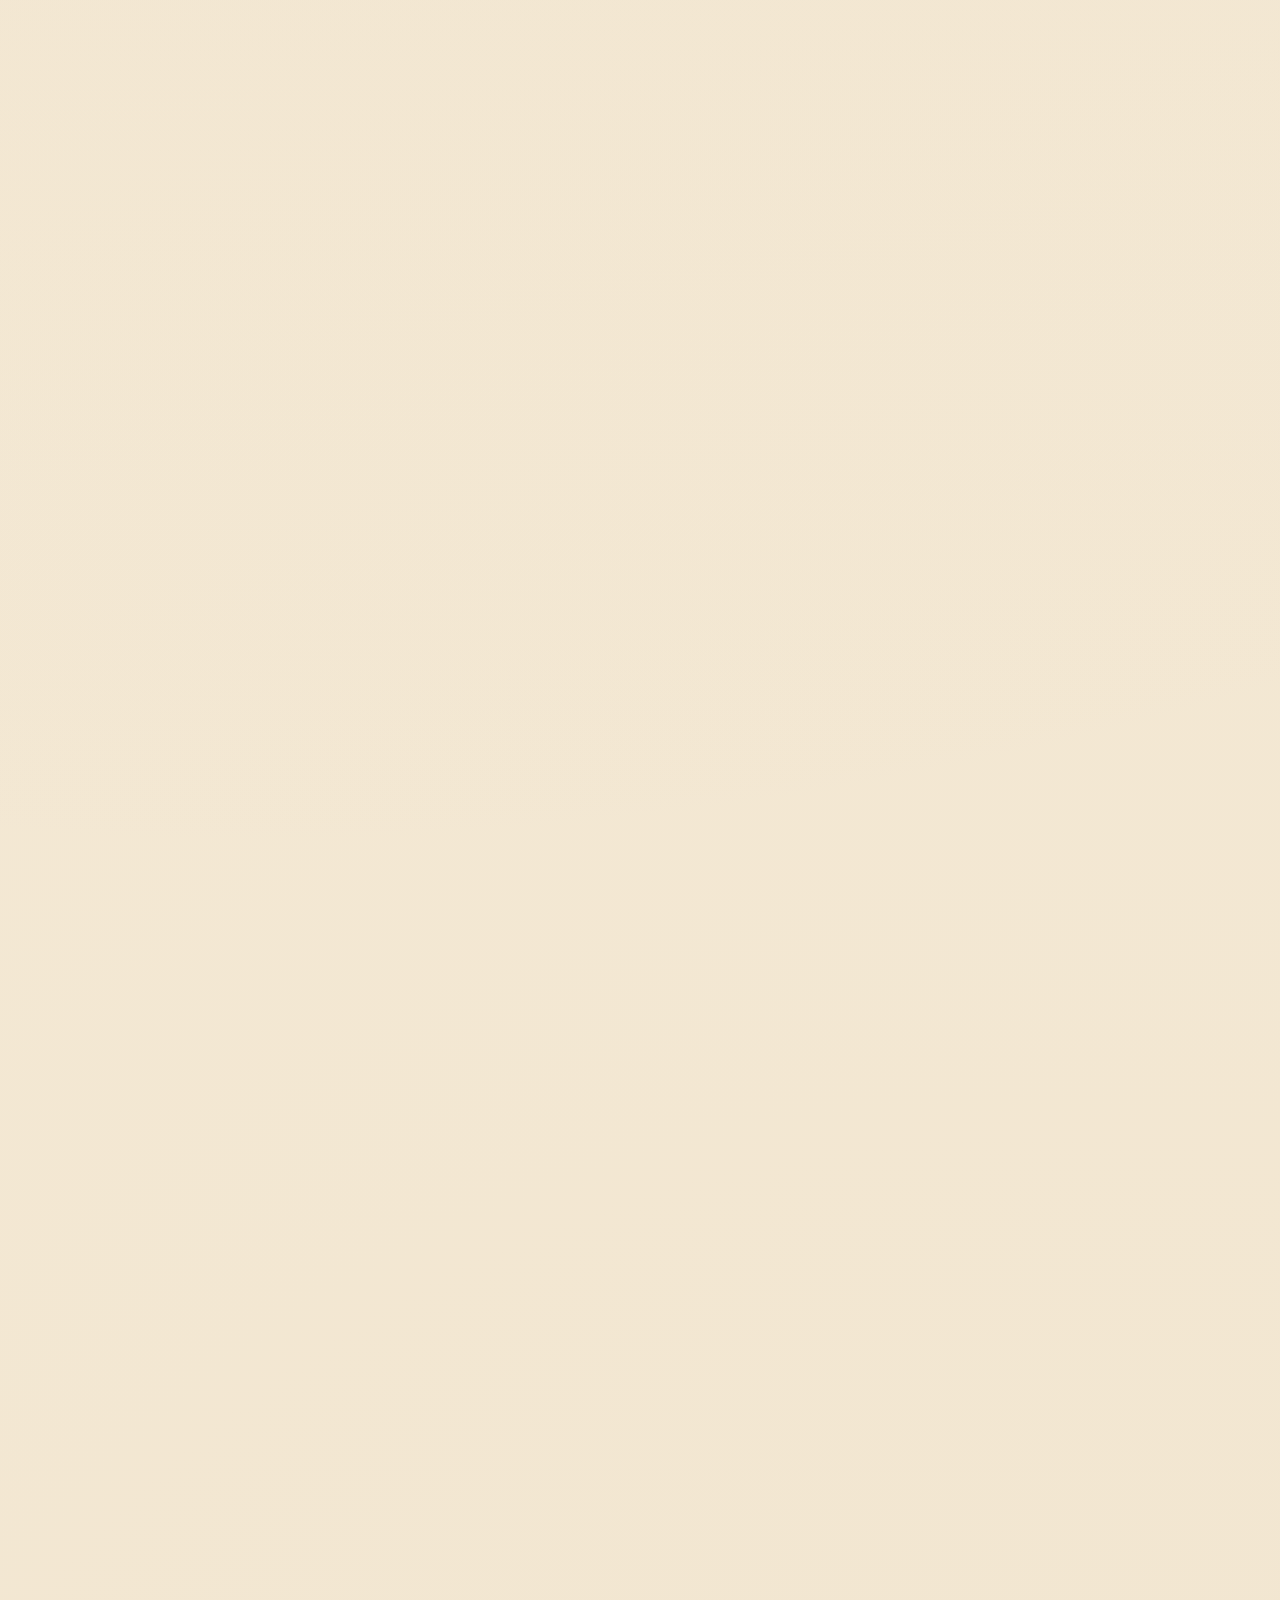
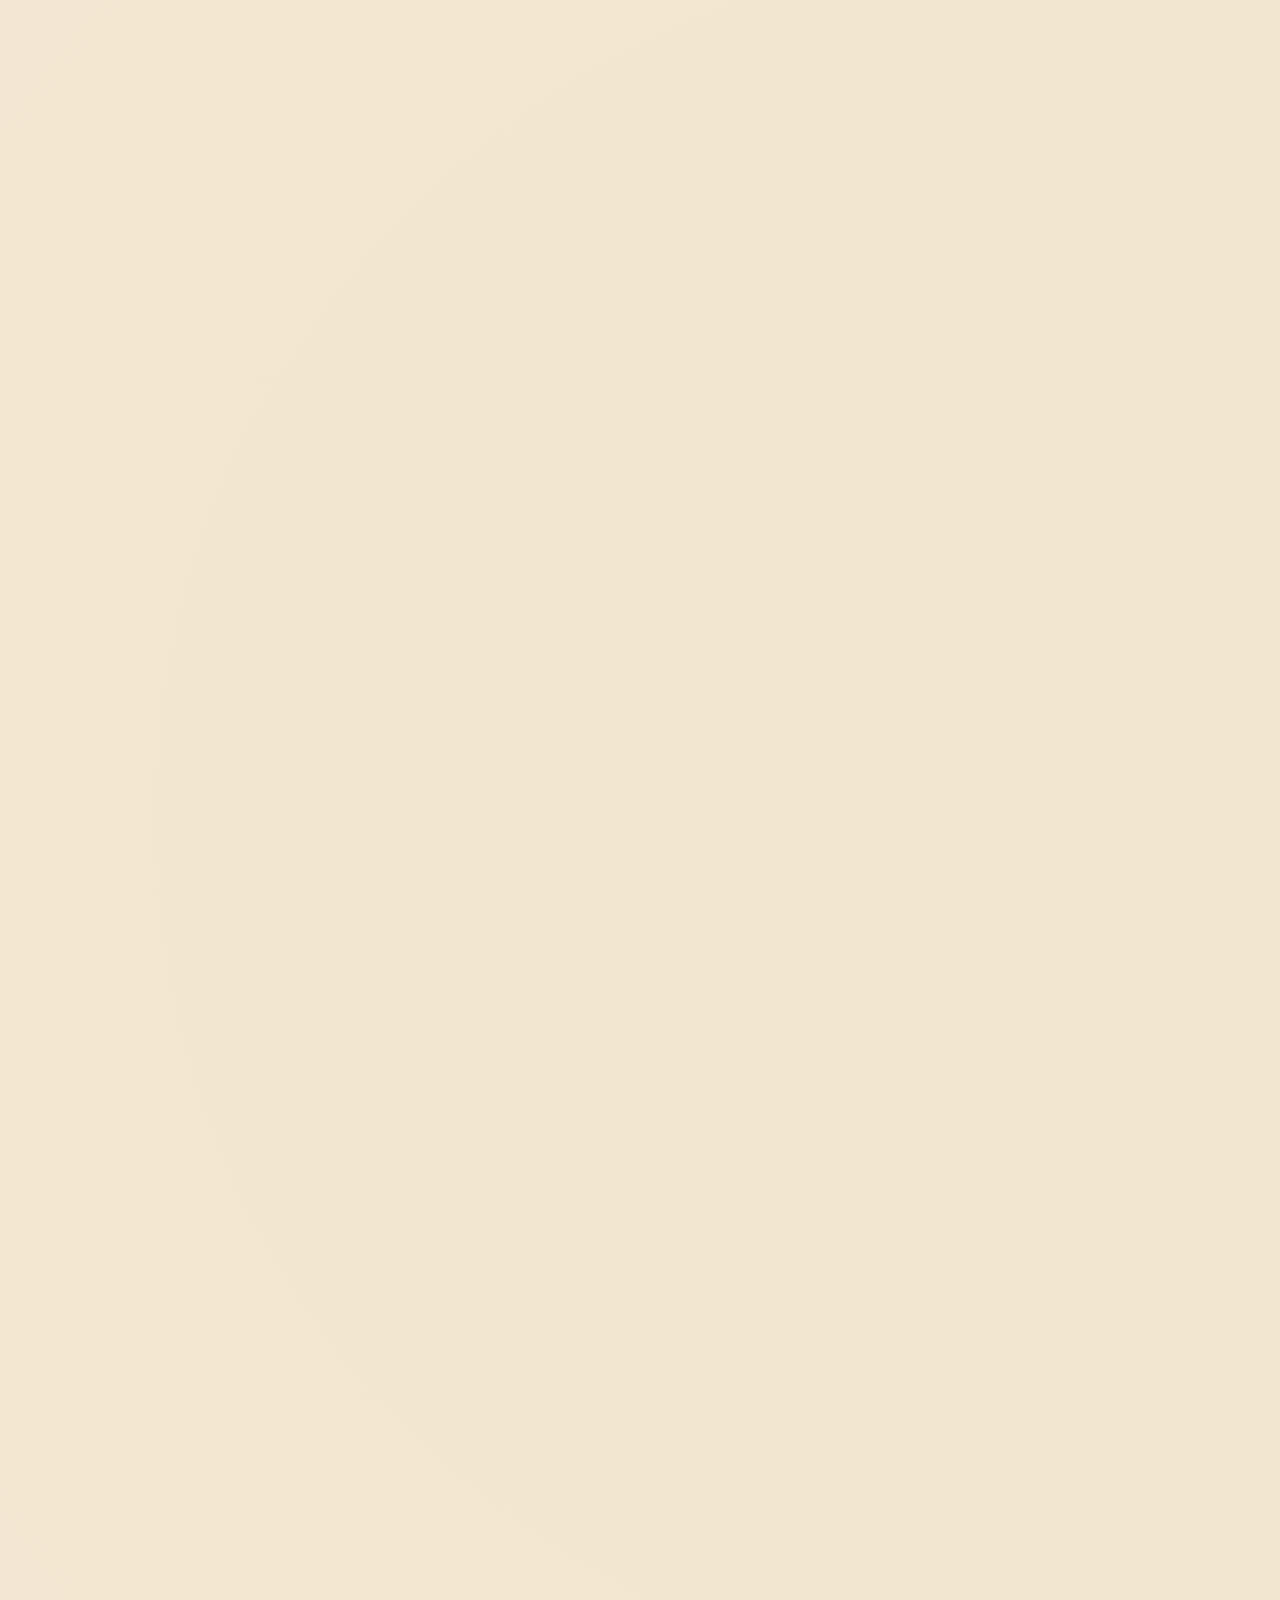
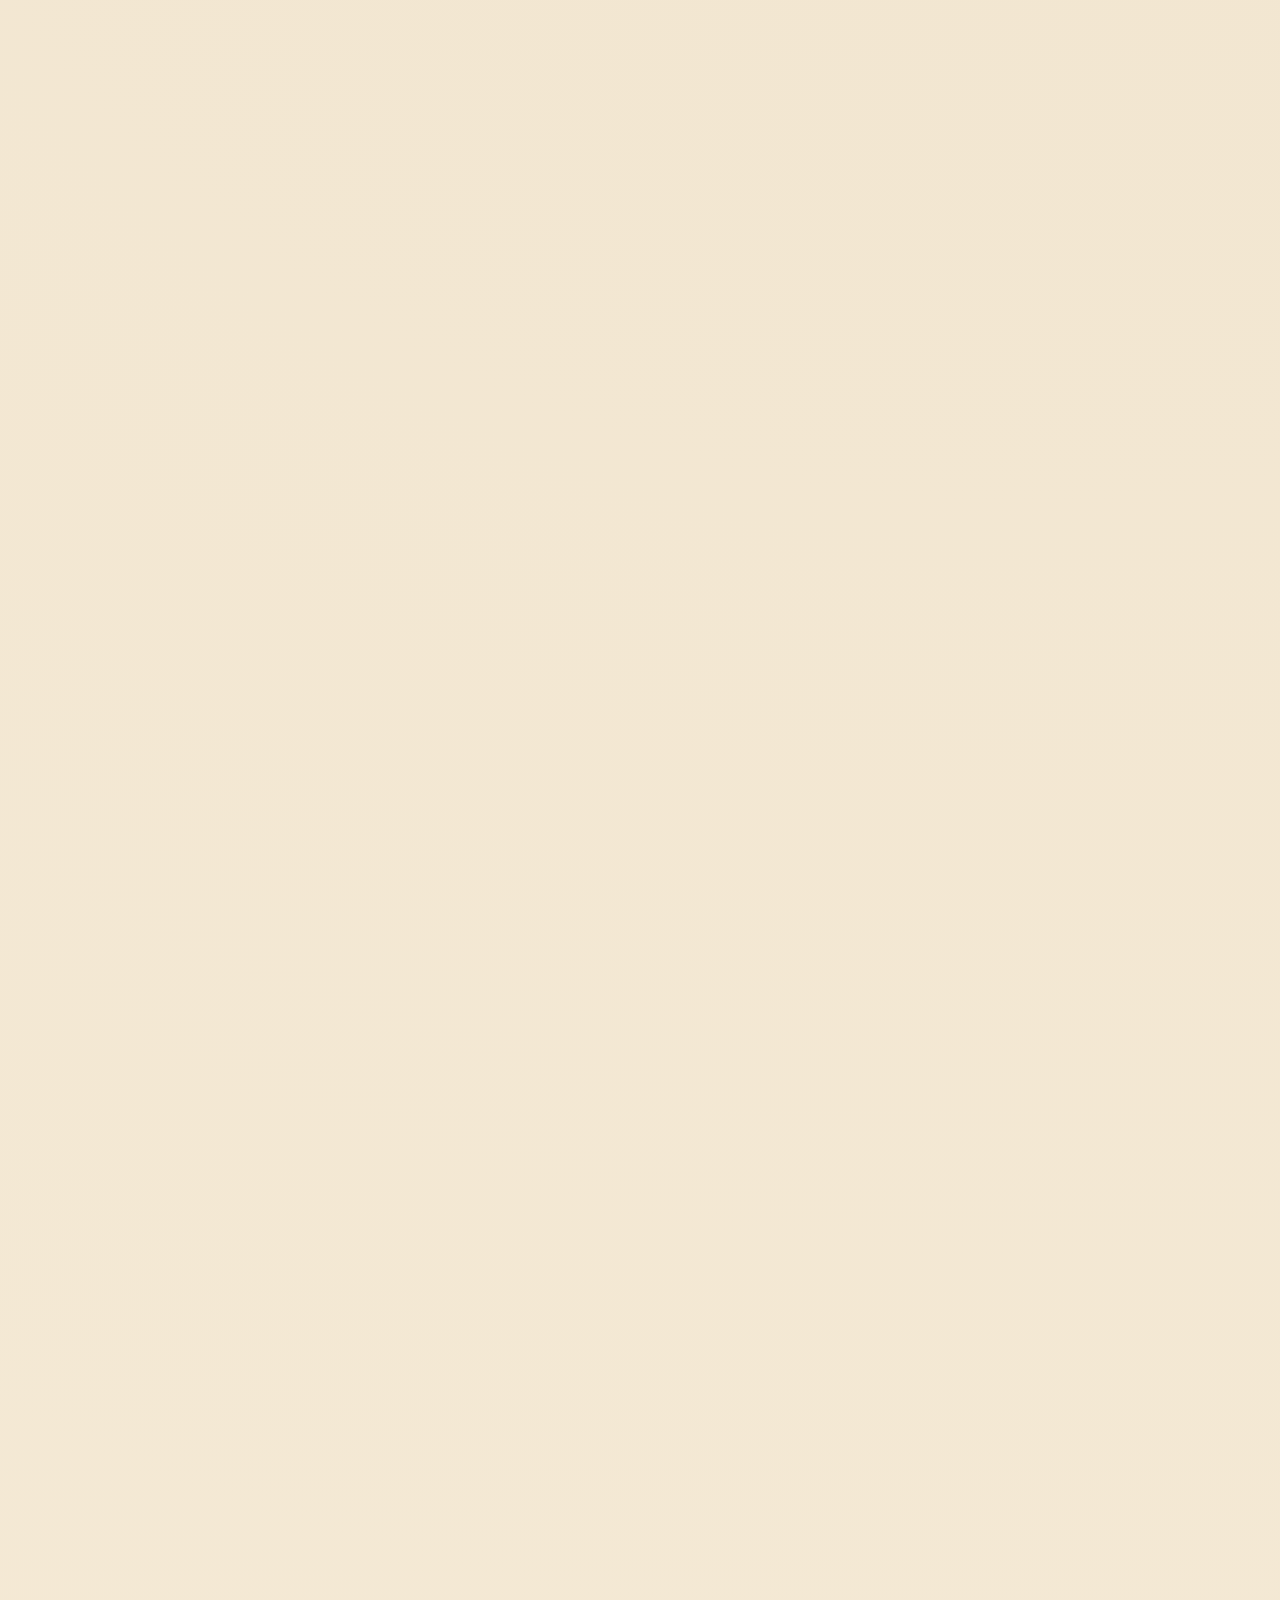
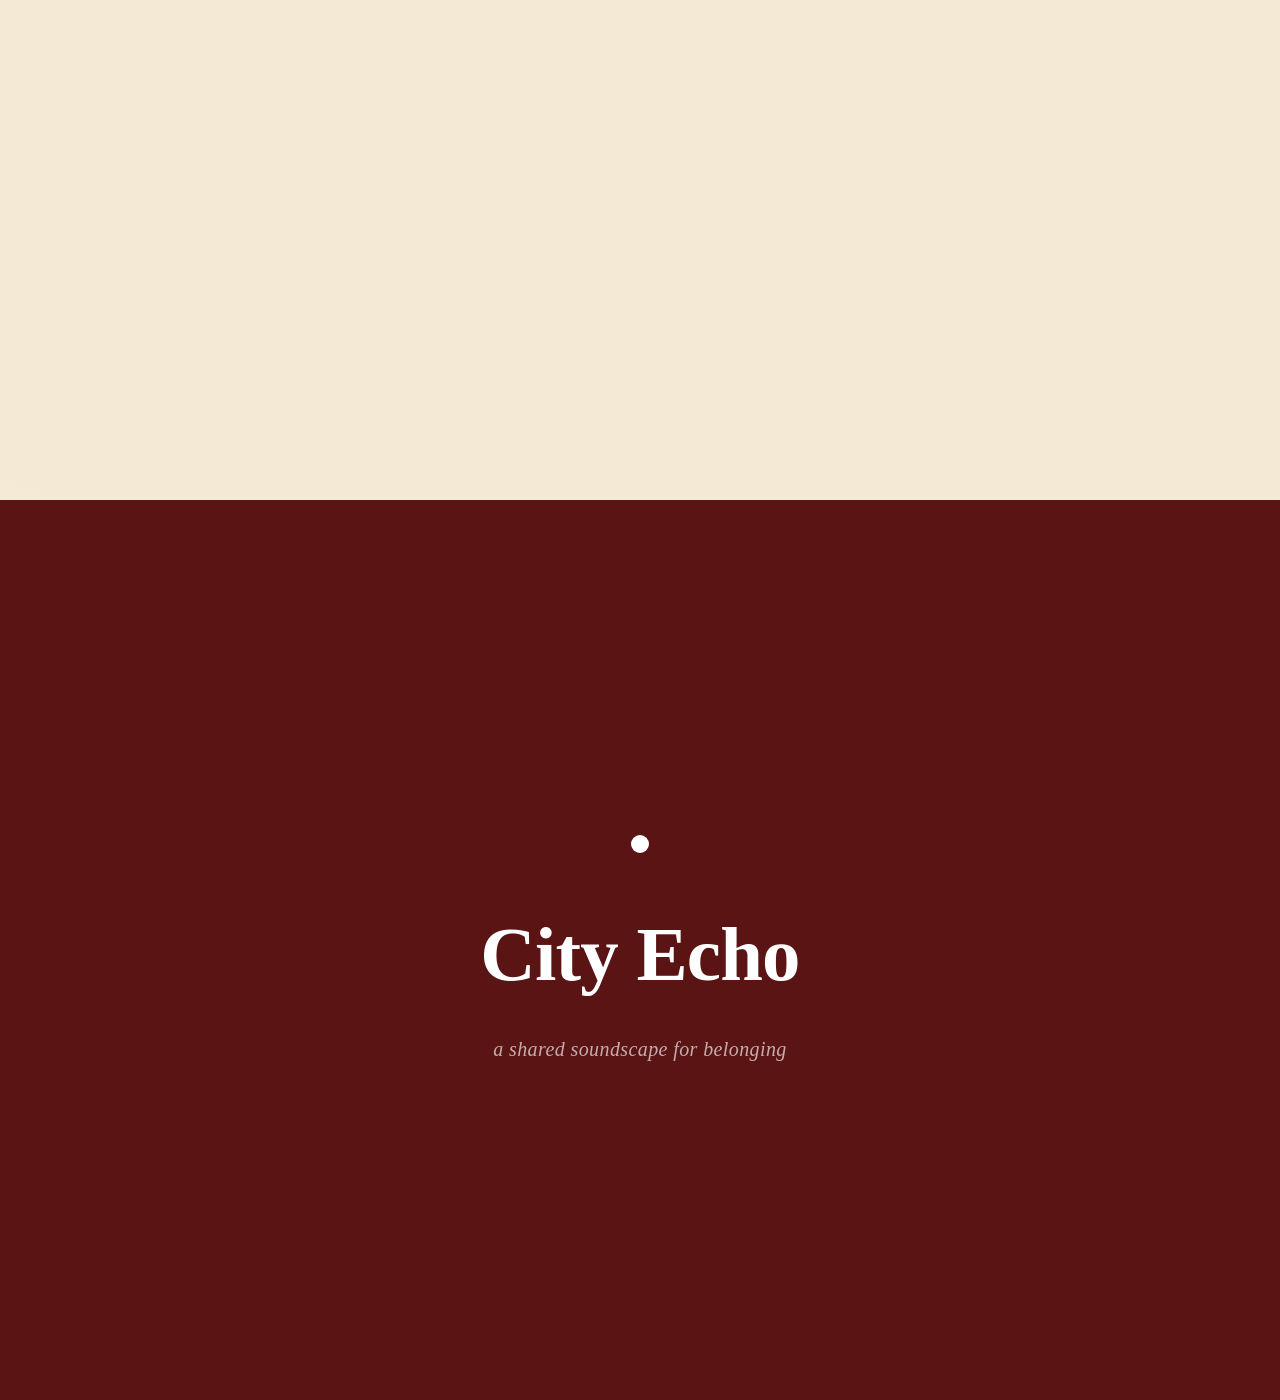
==== commit 97b3864a: "refactor: rename maps to semantic IDs + retune Qing to warm terracotta The three basemap files now c" ====
--- a/index.html
+++ b/index.html
@@ -91,13 +91,13 @@
       <div class="map-frame">
 
         <!-- Three watercolour basemap layers, one per chapter:
-             - cbd (sepia honey)  → Mei chapter
-             - wide (dusty rose)  → Qing chapter
+             - mei    (sepia honey)       → Mei chapter
+             - qing   (peach-terracotta)  → Qing chapter
              - finale (coral)     → Step 8 convergence
              Ken Burns transform applied via JS per step. -->
         <div class="basemap-stage" aria-hidden="true">
-          <img src="map-cbd.png"    alt="" class="basemap-img basemap-img--cbd    is-active" data-map="cbd"    />
-          <img src="map-wide.png"   alt="" class="basemap-img basemap-img--wide"              data-map="wide"   />
+          <img src="map-mei.png"    alt="" class="basemap-img basemap-img--mei    is-active" data-map="mei"    />
+          <img src="map-qing.png"   alt="" class="basemap-img basemap-img--qing"              data-map="qing"   />
           <img src="map-finale.png" alt="" class="basemap-img basemap-img--finale"            data-map="finale" />
 
           <!-- Rail line overlay (drawn on top of basemap, follows the same transform via parent stage) -->
@@ -116,37 +116,37 @@
         </div>
 
         <!-- Pin overlay (5 place-pins). Each pin carries TWO coordinate sets:
-             one for the CBD-zoom map, one for the wide map. JS picks the right
+             one for the mei zoom map, one for the qing wide map. JS picks the right
              one based on the active basemap, and pins ride the same transform
              as the basemap (so Ken Burns pan/zoom keeps pins anchored). -->
         <div class="pin-layer">
           <!-- Mei pins (in both maps) -->
-          <div class="pin pin--uts"     data-pin="uts"     data-cbd-x="44" data-cbd-y="64" data-wide-x="56.5" data-wide-y="58" data-finale-x="56.5" data-finale-y="58">
+          <div class="pin pin--uts"     data-pin="uts"     data-mei-x="44" data-mei-y="64" data-qing-x="56.5" data-qing-y="58" data-finale-x="56.5" data-finale-y="58">
             <span class="pin-dot"></span>
             <span class="pin-pulse"></span>
             <span class="pin-label">UTS Library</span>
           </div>
 
-          <div class="pin pin--spice"   data-pin="spice"   data-cbd-x="43" data-cbd-y="66" data-wide-x="56" data-wide-y="60" data-finale-x="56" data-finale-y="60">
+          <div class="pin pin--spice"   data-pin="spice"   data-mei-x="43" data-mei-y="66" data-qing-x="56" data-qing-y="60" data-finale-x="56" data-finale-y="60">
             <span class="pin-dot"></span>
             <span class="pin-pulse"></span>
             <span class="pin-label">Spice Alley</span>
           </div>
 
-          <div class="pin pin--central" data-pin="central" data-cbd-x="48" data-cbd-y="60" data-wide-x="58" data-wide-y="56" data-finale-x="58" data-finale-y="56">
+          <div class="pin pin--central" data-pin="central" data-mei-x="48" data-mei-y="60" data-qing-x="58" data-qing-y="56" data-finale-x="58" data-finale-y="56">
             <span class="pin-dot"></span>
             <span class="pin-pulse"></span>
             <span class="pin-label">Central</span>
           </div>
 
-          <!-- Qing pins (Burwood is wide/finale only; Wynyard exists in both but at very different positions) -->
-          <div class="pin pin--burwood" data-pin="burwood" data-cbd-x=""    data-cbd-y=""   data-wide-x="17" data-wide-y="46" data-finale-x="17" data-finale-y="46">
+          <!-- Qing pins (Burwood is qing/finale only; Wynyard exists in both but at very different positions) -->
+          <div class="pin pin--burwood" data-pin="burwood" data-mei-x=""    data-mei-y=""   data-qing-x="17" data-qing-y="46" data-finale-x="17" data-finale-y="46">
             <span class="pin-dot"></span>
             <span class="pin-pulse"></span>
             <span class="pin-label">Burwood</span>
           </div>
 
-          <div class="pin pin--wynyard" data-pin="wynyard" data-cbd-x="50" data-cbd-y="50" data-wide-x="70" data-wide-y="38" data-finale-x="70" data-finale-y="38">
+          <div class="pin pin--wynyard" data-pin="wynyard" data-mei-x="50" data-mei-y="50" data-qing-x="70" data-qing-y="38" data-finale-x="70" data-finale-y="38">
             <span class="pin-dot"></span>
             <span class="pin-pulse"></span>
             <span class="pin-label">Wynyard</span>
@@ -156,13 +156,13 @@
         <!-- Trace tags (torn-paper snippets). Like pins, they carry two
              coordinate sets and ride the basemap transform. -->
         <div class="trace-layer">
-          <div class="trace trace--mei"  data-trace="mei"  data-cbd-x="32" data-cbd-y="55" data-wide-x="49" data-wide-y="50" data-finale-x="49" data-finale-y="50">
+          <div class="trace trace--mei"  data-trace="mei"  data-mei-x="32" data-mei-y="55" data-qing-x="49" data-qing-y="50" data-finale-x="49" data-finale-y="50">
             "first thing that's helped me<br/>write in Mandarin all week"
           </div>
-          <div class="trace trace--qing" data-trace="qing" data-cbd-x="56" data-cbd-y="42" data-wide-x="60" data-wide-y="42" data-finale-x="60" data-finale-y="42">
+          <div class="trace trace--qing" data-trace="qing" data-mei-x="56" data-mei-y="42" data-qing-x="60" data-qing-y="42" data-finale-x="60" data-finale-y="42">
             "Mandarin is my first language<br/>but this song held me anyway"
           </div>
-          <div class="trace trace--mei trace--badge" data-trace="mei-playlist" data-cbd-x="48" data-cbd-y="68" data-wide-x="58" data-wide-y="60" data-finale-x="58" data-finale-y="60">
+          <div class="trace trace--mei trace--badge" data-trace="mei-playlist" data-mei-x="48" data-mei-y="68" data-qing-x="58" data-qing-y="60" data-finale-x="58" data-finale-y="60">
             ☰ 48 tracks
           </div>
         </div>
@@ -175,27 +175,27 @@
              deliberately left empty so the map reads "where belonging sediments". -->
         <div class="echo-layer">
 
-          <!-- Central Station pool (4 notes, cen-1..4). cbd/wide coords near
+          <!-- Central Station pool (4 notes, cen-1..4). mei/qing coords near
                Central; finale coords fan to the right column, outside the
                centred finale story-card rectangle. -->
-          <div class="echo-note" data-echo="cen-1" data-cbd-x="47" data-cbd-y="54" data-wide-x="55" data-wide-y="52" data-finale-x="82" data-finale-y="40">"missed the last train and this played"</div>
-          <div class="echo-note" data-echo="cen-2" data-cbd-x="46" data-cbd-y="63" data-wide-x="55" data-wide-y="60" data-finale-x="85" data-finale-y="55">"Platform 18. goodbye song."</div>
-          <div class="echo-note" data-echo="cen-3" data-cbd-x="53" data-cbd-y="64" data-wide-x="62" data-wide-y="59" data-finale-x="80" data-finale-y="70">"six years of this commute, still this song"</div>
-          <div class="echo-note" data-echo="cen-4" data-cbd-x="52" data-cbd-y="53" data-wide-x="61" data-wide-y="52" data-finale-x="88" data-finale-y="25">"delayed 40 min. thank god for this track."</div>
-
-          <!-- UTS Library pool (4 notes, uts-1..4). cbd/wide coords near UTS;
+          <div class="echo-note" data-echo="cen-1" data-mei-x="47" data-mei-y="54" data-qing-x="55" data-qing-y="52" data-finale-x="82" data-finale-y="40">"missed the last train and this played"</div>
+          <div class="echo-note" data-echo="cen-2" data-mei-x="46" data-mei-y="63" data-qing-x="55" data-qing-y="60" data-finale-x="85" data-finale-y="55">"Platform 18. goodbye song."</div>
+          <div class="echo-note" data-echo="cen-3" data-mei-x="53" data-mei-y="64" data-qing-x="62" data-qing-y="59" data-finale-x="80" data-finale-y="70">"six years of this commute, still this song"</div>
+          <div class="echo-note" data-echo="cen-4" data-mei-x="52" data-mei-y="53" data-qing-x="61" data-qing-y="52" data-finale-x="88" data-finale-y="25">"delayed 40 min. thank god for this track."</div>
+
+          <!-- UTS Library pool (4 notes, uts-1..4). mei/qing coords near UTS;
                finale coords fan to top and bottom bands of the fanout layout.
                Steps 2 and 3 each reveal a different pair so scrolling through
                Mei's chapter never repeats the same two voices. -->
-          <div class="echo-note" data-echo="uts-1" data-cbd-x="41" data-cbd-y="68" data-wide-x="54" data-wide-y="61" data-finale-x="18" data-finale-y="22">"studied for finals here three semesters in a row"</div>
-          <div class="echo-note" data-echo="uts-2" data-cbd-x="47" data-cbd-y="62" data-wide-x="58" data-wide-y="57" data-finale-x="38" data-finale-y="18">"level 5, window seat. my corner."</div>
-          <div class="echo-note" data-echo="uts-3" data-cbd-x="42" data-cbd-y="60" data-wide-x="55" data-wide-y="56" data-finale-x="22" data-finale-y="85">"got my first HD here. couldn't even text anyone."</div>
-          <div class="echo-note" data-echo="uts-4" data-cbd-x="49" data-cbd-y="67" data-wide-x="58" data-wide-y="60" data-finale-x="42" data-finale-y="82">"4pm sunlight on desk 7. my favourite."</div>
-
-          <!-- Burwood pool (2 notes, bur-1..2). cbd empty (off-map); wide
+          <div class="echo-note" data-echo="uts-1" data-mei-x="41" data-mei-y="68" data-qing-x="54" data-qing-y="61" data-finale-x="18" data-finale-y="22">"studied for finals here three semesters in a row"</div>
+          <div class="echo-note" data-echo="uts-2" data-mei-x="47" data-mei-y="62" data-qing-x="58" data-qing-y="57" data-finale-x="38" data-finale-y="18">"level 5, window seat. my corner."</div>
+          <div class="echo-note" data-echo="uts-3" data-mei-x="42" data-mei-y="60" data-qing-x="55" data-qing-y="56" data-finale-x="22" data-finale-y="85">"got my first HD here. couldn't even text anyone."</div>
+          <div class="echo-note" data-echo="uts-4" data-mei-x="49" data-mei-y="67" data-qing-x="58" data-qing-y="60" data-finale-x="42" data-finale-y="82">"4pm sunlight on desk 7. my favourite."</div>
+
+          <!-- Burwood pool (2 notes, bur-1..2). mei empty (off-map); qing
                coords near Burwood; finale coords on the left column. -->
-          <div class="echo-note" data-echo="bur-1" data-cbd-x="" data-cbd-y="" data-wide-x="14" data-wide-y="48" data-finale-x="12" data-finale-y="45">"Westfield food court, 3pm, this on repeat"</div>
-          <div class="echo-note" data-echo="bur-2" data-cbd-x="" data-cbd-y="" data-wide-x="20" data-wide-y="44" data-finale-x="15" data-finale-y="62">"Mum's voice note played over this song"</div>
+          <div class="echo-note" data-echo="bur-1" data-mei-x="" data-mei-y="" data-qing-x="14" data-qing-y="48" data-finale-x="12" data-finale-y="45">"Westfield food court, 3pm, this on repeat"</div>
+          <div class="echo-note" data-echo="bur-2" data-mei-x="" data-mei-y="" data-qing-x="20" data-qing-y="44" data-finale-x="15" data-finale-y="62">"Mum's voice note played over this song"</div>
 
         </div>
 
--- a/styles.css
+++ b/styles.css
@@ -3,7 +3,7 @@
    Stylesheet
    Visual language continuity with storyboard1/2:
    - paper cream background (#f5ead6)
-   - tone-aware signal color (--signal): amber for Mei, deep rose-red for Qing,
+   - tone-aware signal color (--signal): amber for Mei, terracotta for Qing,
      brick-red for finale — keeps pin/rail/counter/now-playing accent in the
      same hue family as the page background tone
    - editorial serif headings (Source Serif / Tiempos fallback)
@@ -38,7 +38,7 @@
 }
 
 /* Three-step warm chromatic arc — story builds heat as it progresses.
-   Mei (cream) → Qing (rose) → Finale (coral). Each tone matches its basemap. */
+   Mei (cream) → Qing (peach-terracotta) → Finale (coral). Each tone matches its basemap. */
 
 /* Mei = warm honey-cream (UTS Library, weekday afternoon, amber warmth)
    signal = amber — kept identical to storyboard PNG asset visual language */
@@ -50,14 +50,16 @@
   --signal-glow: rgba(217, 122, 44, 0.45);
 }
 
-/* Qing = dusty rose (between two cultures — warm-but-lonely magic hour)
-   signal = deep rose-red, same hue family as the rose-tinted basemap */
+/* Qing = warm peach-terracotta (between two cultures — magic hour on the
+   commute home). Hue ~18°, sitting between Mei's amber (~30°) and
+   Finale's brick-red (~8°) so the three-chapter colour arc stays in the
+   orange-red family throughout — never crosses into cool magenta-pink. */
 body[data-tone="qing"] {
-  --tone-bg:     #f3d6d2;
-  --tone-accent: rgba(193, 122, 122, 0.08);
-  --signal:      #b54a55;
-  --signal-warm: #c87078;
-  --signal-glow: rgba(181, 74, 85, 0.40);
+  --tone-bg:     #f5d2bd;
+  --tone-accent: rgba(200, 96, 64, 0.08);
+  --signal:      #c86040;
+  --signal-warm: #dd8a68;
+  --signal-glow: rgba(200, 96, 64, 0.40);
 }
 
 /* Finale = deep coral (two stories converge — heat doubled, warmth peaked)
@@ -554,7 +556,7 @@
   pointer-events: none;
   opacity: 0;
   /* color drives stroke="currentColor" on #rail-line — keeps the rail in
-     the current chapter's signal hue (deep rose-red in Qing, brick-red in finale) */
+     the current chapter's signal hue (terracotta in Qing, brick-red in finale) */
   color: var(--signal);
   transition: opacity 0.8s ease, color 1.2s ease;
 }
@@ -722,7 +724,7 @@
 
 /* Protagonist traces — Mei's and Qing's own contributions.
    Tone-aware: colour tracks the chapter's --signal, so the trace warms
-   from amber (Mei chapter) through rose (Qing chapter) to brick-red
+   from amber (Mei chapter) through terracotta (Qing chapter) to brick-red
    (finale) as the reader scrolls. Reads as the emotional through-line,
    distinct from the cream ambient notes beneath. */
 .trace--mei,
@@ -914,7 +916,7 @@
    map rather than blending into it. The hint of tone is enough to signal
    chapter; readability comes first. */
 body[data-tone="mei"]    .story-card__inner { background: rgba(252, 246, 232, 0.72); border-color: rgba(217, 122, 44,  0.18); }
-body[data-tone="qing"]   .story-card__inner { background: rgba(252, 240, 238, 0.72); border-color: rgba(193, 122, 122, 0.22); }
+body[data-tone="qing"]   .story-card__inner { background: rgba(252, 236, 225, 0.72); border-color: rgba(200, 96,  64,  0.22); }
 body[data-tone="finale"] .story-card__inner { background: rgba(252, 224, 212, 0.74); border-color: rgba(180, 75, 50,   0.32); }
 
 /* Typography — kept identical to the prior .step-* rules so the visual
@@ -975,7 +977,7 @@
 /* -----------------------------
    Outro — final beat. Full-bleed deep crimson reveal: white "City Echo"
    wordmark and a single pulsing red dot. The chromatic arc lands here:
-   cream → rose → coral → CRIMSON. The dot is the heartbeat of the city
+   cream → terracotta → coral → CRIMSON. The dot is the heartbeat of the city
    that's been listening the whole time.
    ----------------------------- */
 .outro {
@@ -1108,7 +1110,7 @@
 }
 
 /* Tone-aware now-playing surface — same hue logic as .story-card__inner */
-body[data-tone="qing"]   .now-playing { background: rgba(252, 240, 238, 0.78); border-color: rgba(193, 122, 122, 0.40); }
+body[data-tone="qing"]   .now-playing { background: rgba(252, 236, 225, 0.78); border-color: rgba(200, 96,  64,  0.40); }
 body[data-tone="finale"] .now-playing { background: rgba(252, 224, 212, 0.80); border-color: rgba(180, 75, 50,   0.45); }
 
 .np-icon {
